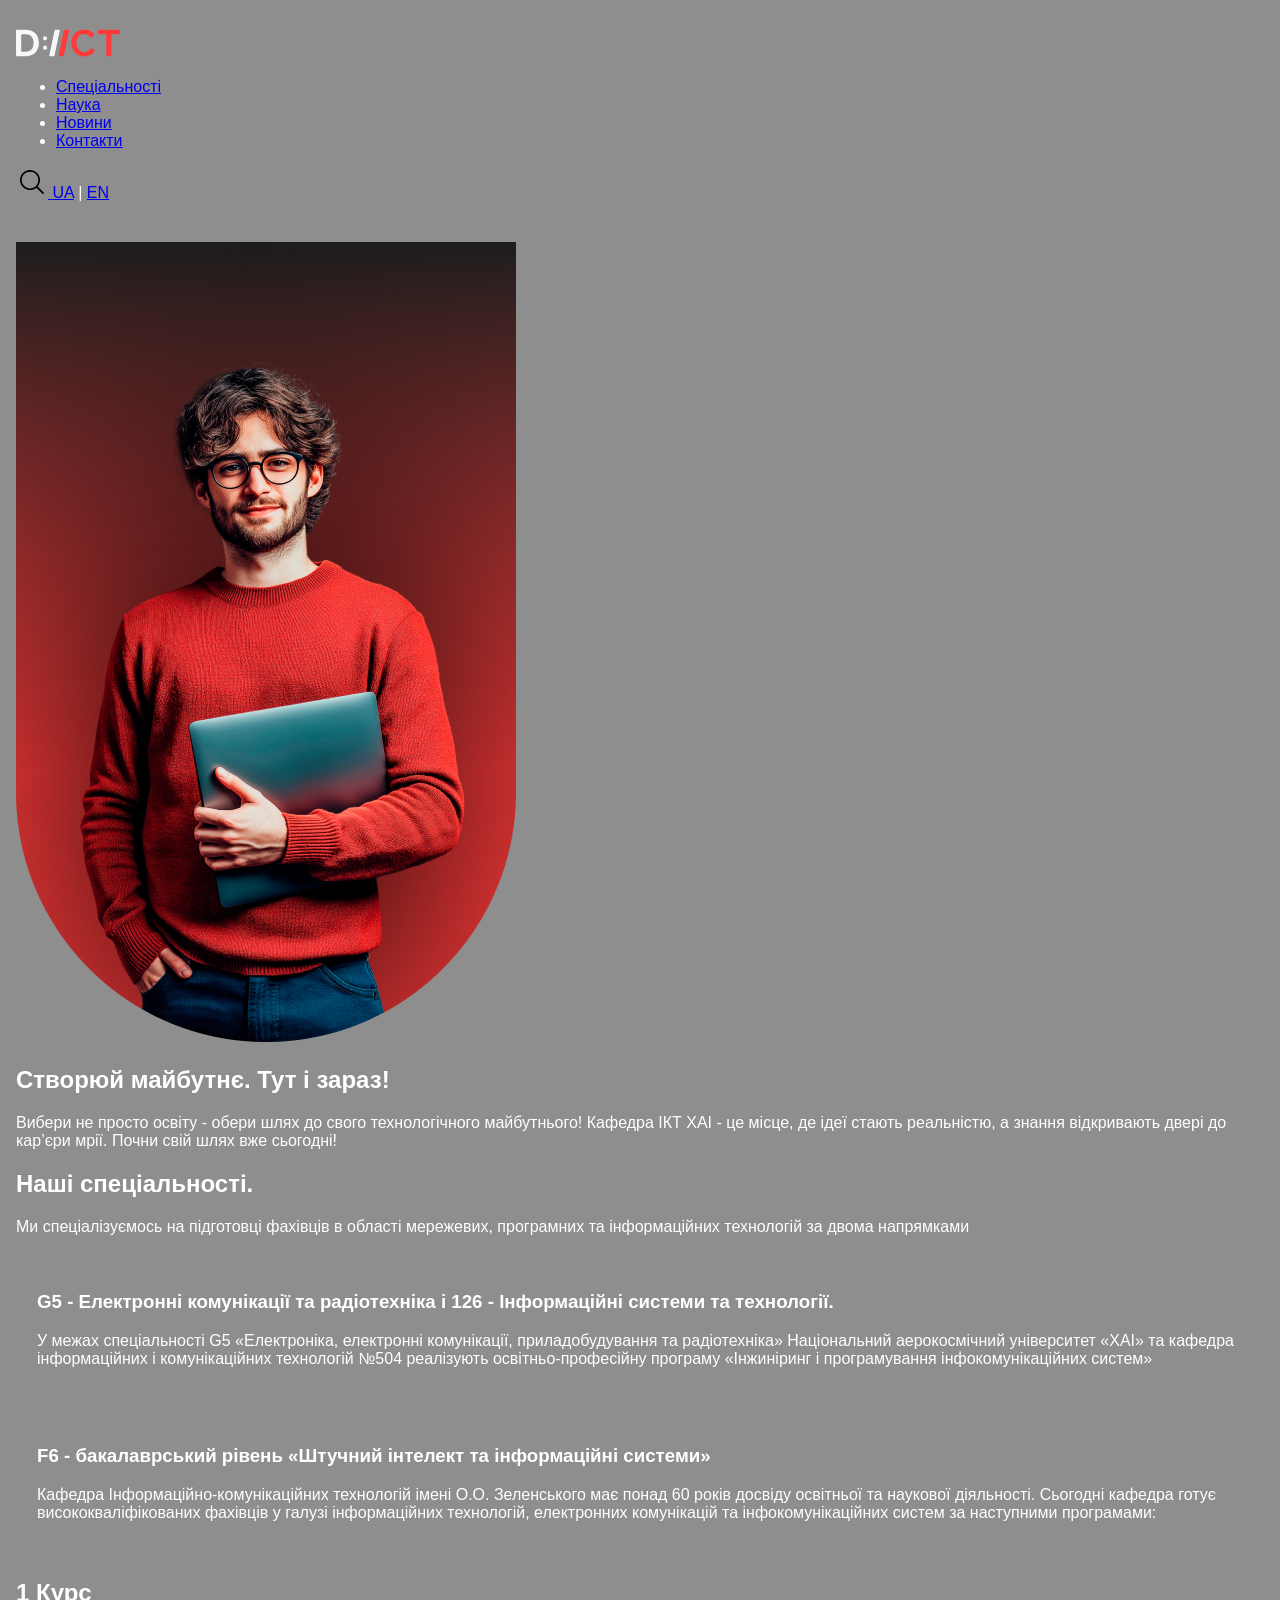
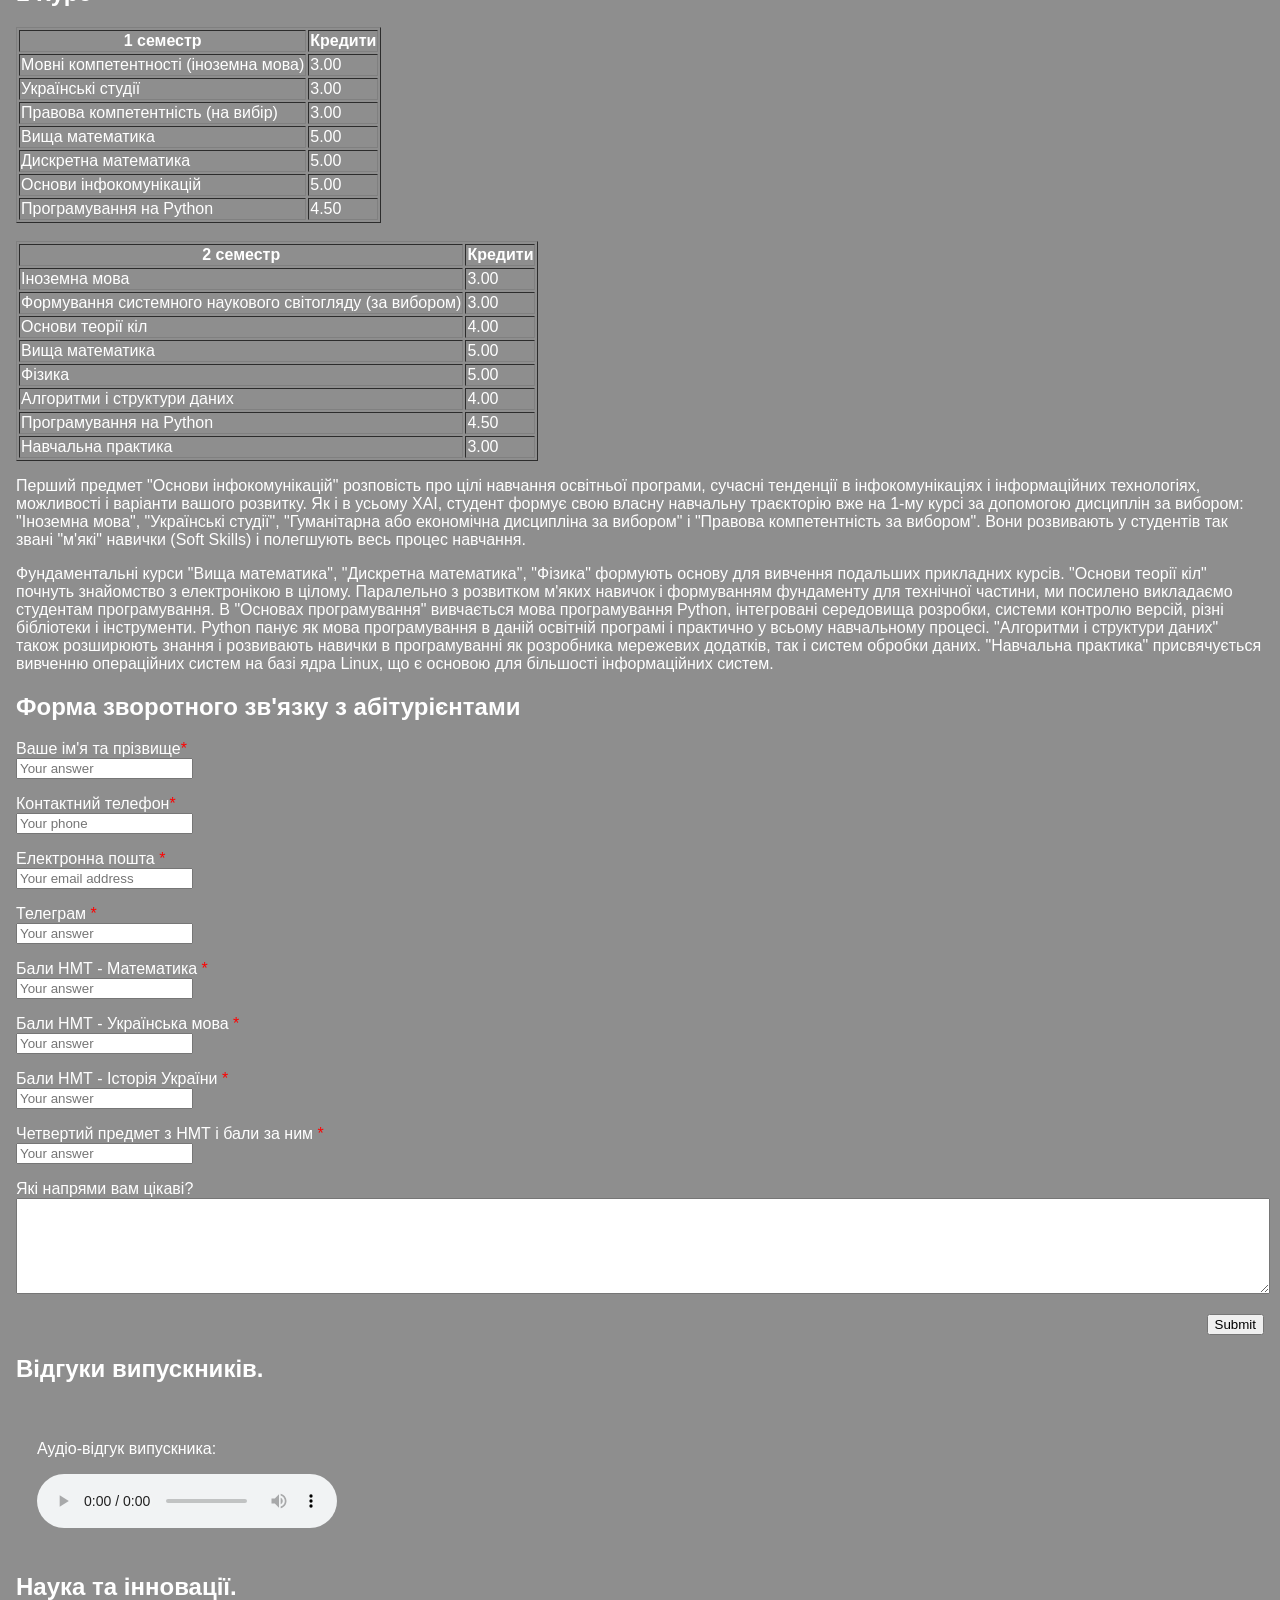
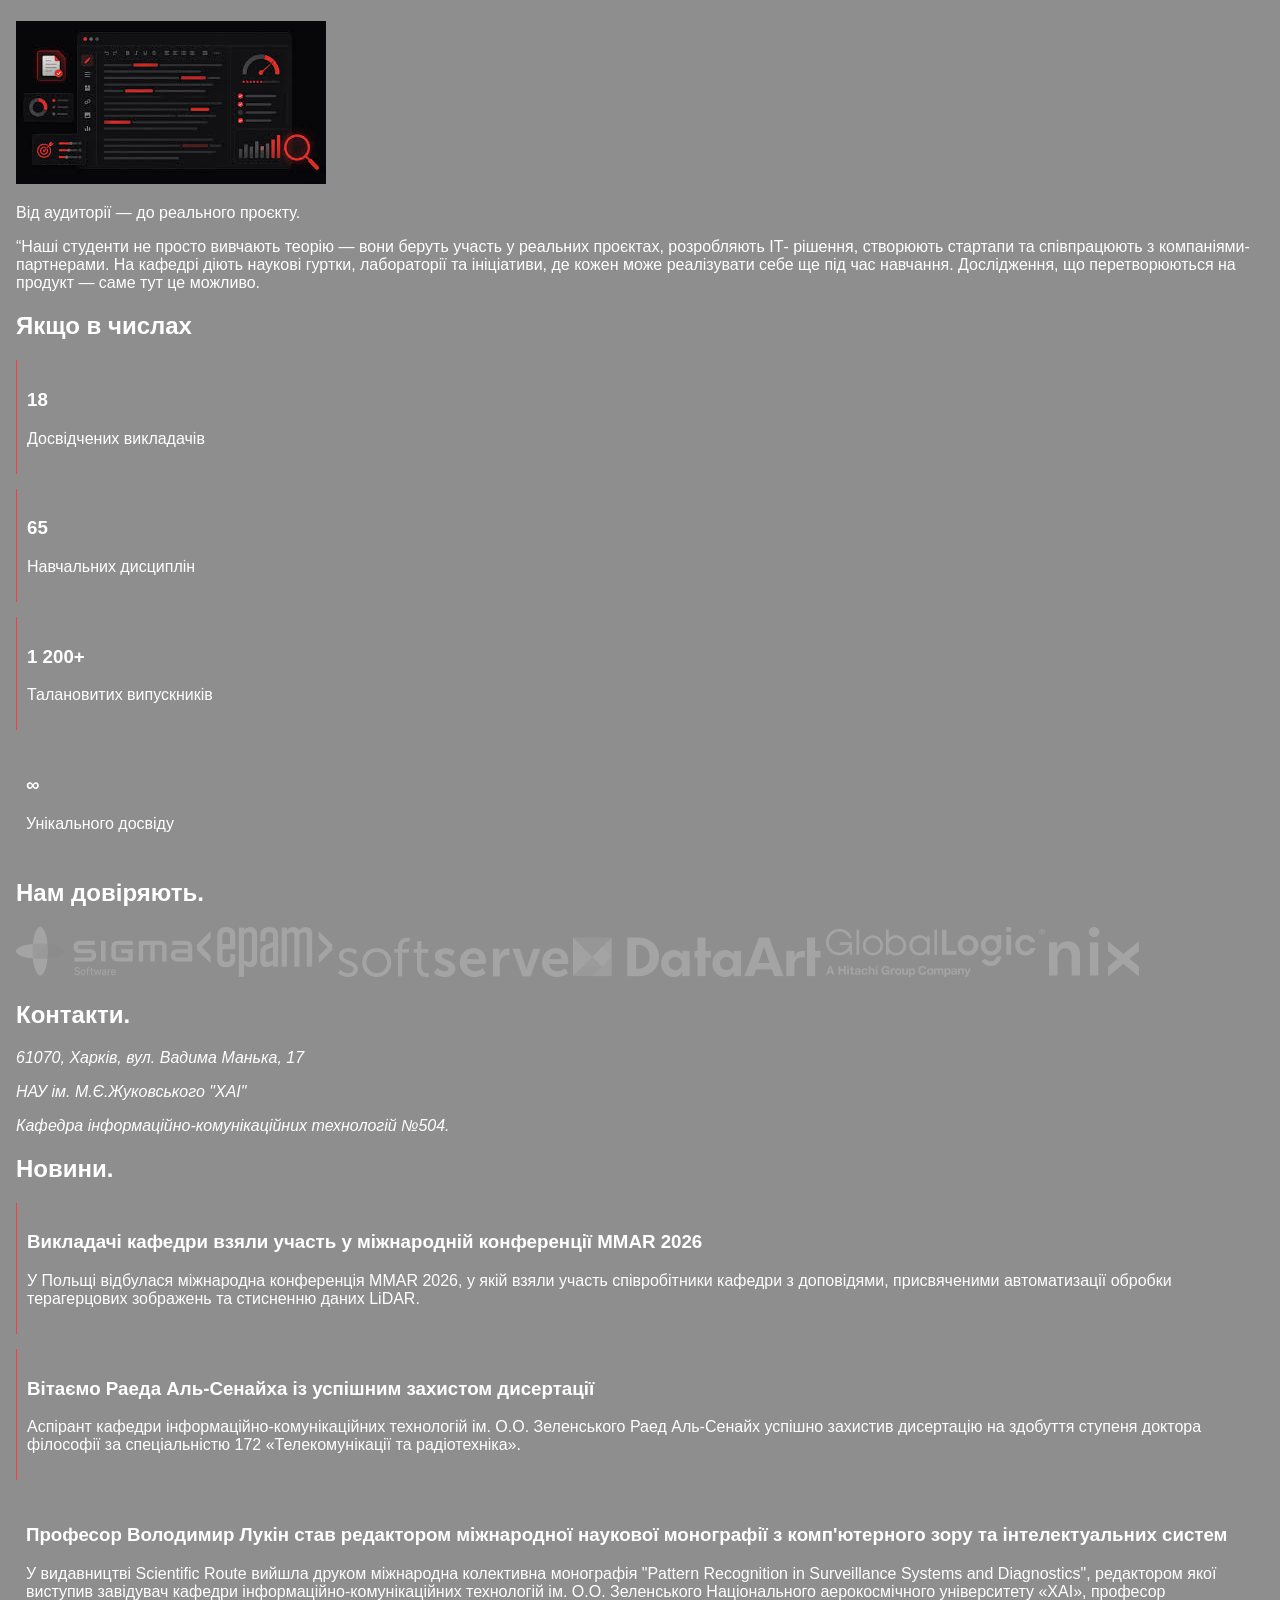
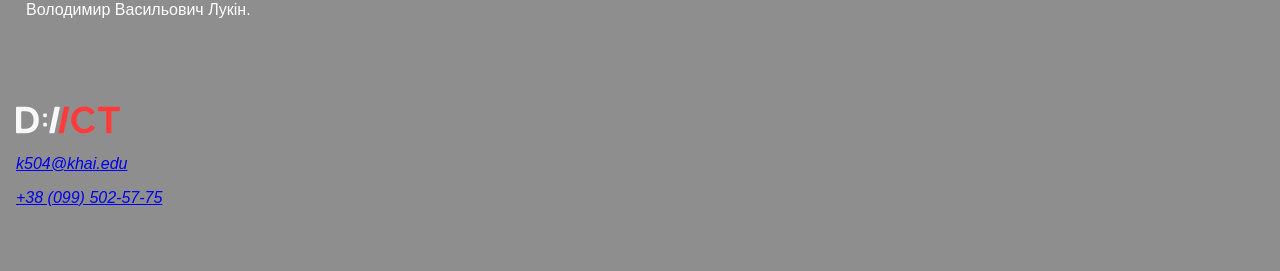
==== Project/index.html @ 95f37b29 "prac5" ====
<!doctype html>
<html lang="uk">
<head>
    <meta charset="UTF-8">
    <meta name="viewport"
          content="width=device-width, user-scalable=no, initial-scale=1.0, maximum-scale=1.0, minimum-scale=1.0">
    <meta http-equiv="X-UA-Compatible" content="ie=edge">
    <title>Homepage | Department of Information and Communication Technologies</title>
    <link rel="stylesheet" href="css/style.css">
</head>
<body>
<header>
    <a href="#">
        <img src="images/logo.svg" alt="Логотип кафедри">
    </a>
    <nav>
        <ul>
            <li><a href="#specialties">Спеціальності</a></li>
            <li><a href="#science">Наука</a></li>
            <li><a href="#news">Новини</a></li>
            <li><a href="#contact">Контакти</a></li>
        </ul>
    </nav>
    <a href="#">
        <img src="images/magnifier.svg" alt="Пошук" width="32">
    </a>
    <span>
        <a href="?lang=ua">UA</a> | <a href="?lang=en">EN</a>
    </span>
</header>
<main>
    <section id="Banner">
        <img src="images/Man.png" alt="Banner">
        <h1>Створюй майбутнє. Тут і зараз!</h1>
        <p>Вибери не просто освіту - обери шлях до свого технологічного майбутнього! Кафедра ІКТ ХАІ - це місце, де ідеї стають реальністю, а знання відкривають двері до кар’єри мрії. Почни свій шлях вже сьогодні!</p>
    </section>

    <section id="specialties">
        <h2>Наші спеціальності.</h2>
        <p>Ми спеціалізуємось на підготовці фахівців в області мережевих, програмних та інформаційних технологій за двома напрямками</p>
        <article>
            <div class="text_specialties">
                <h3>G5 - Електронні комунікації та радіотехніка і 126 - Інформаційні системи та технології.</h3>
                <p>У межах спеціальності G5 «Електроніка, електронні комунікації, приладобудування та радіотехніка» Національний аерокосмічний університет «ХАІ» та кафедра інформаційних і комунікаційних технологій №504 реалізують освітньо-професійну програму «Інжиніринг і програмування інфокомунікаційних систем»</p>
            </div>
        </article>
        <article>
            <div class="text_specialties">
                <h3>F6 - бакалаврський рівень  «Штучний інтелект та інформаційні системи»</h3>
                <p>Кафедра Інформаційно-комунікаційних технологій імені О.О. Зеленського має понад 60 років досвіду освітньої та наукової діяльності. Сьогодні кафедра готує висококваліфікованих фахівців у галузі інформаційних технологій, електронних комунікацій та інфокомунікаційних систем за наступними програмами:</p>
            </div>
        </article>
    </section>

    <section id="curriculum">
        <h2>1 Курс</h2>

        <table border="1">
            <thead>
            <tr>
                <th>1 семестр</th>
                <th>Кредити</th>
            </tr>
            </thead>
            <tbody>
            <tr>
                <td>Мовні компетентності (іноземна мова)</td>
                <td>3.00</td>
            </tr>
            <tr>
                <td>Українські студії</td>
                <td>3.00</td>
            </tr>
            <tr>
                <td>Правова компетентність (на вибір)</td>
                <td>3.00</td>
            </tr>
            <tr>
                <td>Вища математика</td>
                <td>5.00</td>
            </tr>
            <tr>
                <td>Дискретна математика</td>
                <td>5.00</td>
            </tr>
            <tr>
                <td>Основи інфокомунікацій</td>
                <td>5.00</td>
            </tr>
            <tr>
                <td>Програмування на Python</td>
                <td>4.50</td>
            </tr>
            </tbody>
        </table>

        <br>

        <table border="1">
            <thead>
            <tr>
                <th>2 семестр</th>
                <th>Кредити</th>
            </tr>
            </thead>
            <tbody>
            <tr>
                <td>Іноземна мова</td>
                <td>3.00</td>
            </tr>
            <tr>
                <td>Формування системного наукового світогляду (за вибором)</td>
                <td>3.00</td>
            </tr>
            <tr>
                <td>Основи теорії кіл</td>
                <td>4.00</td>
            </tr>
            <tr>
                <td>Вища математика</td>
                <td>5.00</td>
            </tr>
            <tr>
                <td>Фізика</td>
                <td>5.00</td>
            </tr>
            <tr>
                <td>Алгоритми і структури даних</td>
                <td>4.00</td>
            </tr>
            <tr>
                <td>Програмування на Python</td>
                <td>4.50</td>
            </tr>
            <tr>
                <td>Навчальна практика</td>
                <td>3.00</td>
            </tr>
            </tbody>
        </table>

        <article>
            <p>Перший предмет "Основи інфокомунікацій" розповість про цілі навчання освітньої програми, сучасні тенденції в інфокомунікаціях і інформаційних технологіях, можливості і варіанти вашого розвитку. Як і в усьому ХАІ, студент формує свою власну навчальну траєкторію вже на 1-му курсі за допомогою дисциплін за вибором: "Іноземна мова", "Українські студії", "Гуманітарна або економічна дисципліна за вибором" і "Правова компетентність за вибором". Вони розвивають у студентів так звані "м'які" навички (Soft Skills) і полегшують весь процес навчання.</p>
            <p>Фундаментальні курси "Вища математика", "Дискретна математика", "Фізика" формують основу для вивчення подальших прикладних курсів. "Основи теорії кіл" почнуть знайомство з електронікою в цілому. Паралельно з розвитком м'яких навичок і формуванням фундаменту для технічної частини, ми посилено викладаємо студентам програмування. В "Основах програмування" вивчається мова програмування Python, інтегровані середовища розробки, системи контролю версій, різні бібліотеки і інструменти. Python панує як мова програмування в даній освітній програмі і практично у всьому навчальному процесі. "Алгоритми і структури даних" також розширюють знання і розвивають навички в програмуванні як розробника мережевих додатків, так і систем обробки даних. "Навчальна практика" присвячується вивченню операційних систем на базі ядра Linux, що є основою для більшості інформаційних систем.</p>
        </article>
    </section>

    <section>
        <h2>Форма зворотного зв'язку з абітурієнтами</h2>
        <form action="#" method="post">
            <p>
                <label for="fullname">Ваше ім'я та прізвище<span style="color: red;">*</span><br></label>
                <input type="text" id="fullname" name="fullname" placeholder="Your answer" required>
            </p>
            <p>
                <label for="phone">Контактний телефон<span style="color: red;">*</span><br></label>
                <input type="tel" id="phone" name="phone" placeholder="Your phone" required>
            </p>
            <p>
                <label for="email">Електронна пошта <span style="color: red;">*</span></label><br>
                <input type="email" id="email" name="email" placeholder="Your email address" required>
            </p>

            <p>
                <label for="telegram">Телеграм <span style="color: red;">*</span></label><br>
                <input type="text" id="telegram" name="telegram" placeholder="Your answer" required>
            </p>

            <p>
                <label for="nmt-math">Бали НМТ - Математика <span style="color: red;">*</span></label><br>
                <input type="text" id="nmt-math" name="nmt_math" placeholder="Your answer" required>
            </p>

            <p>
                <label for="nmt-ua">Бали НМТ - Українська мова <span style="color: red;">*</span></label><br>
                <input type="text" id="nmt-ua" name="nmt_ua" placeholder="Your answer" required>
            </p>

            <p>
                <label for="nmt-history">Бали НМТ - Історія України <span style="color: red;">*</span></label><br>
                <input type="text" id="nmt-history" name="nmt_history" placeholder="Your answer" required>
            </p>

            <p>
                <label for="nmt-fourth">Четвертий предмет з НМТ і бали за ним <span style="color: red;">*</span></label><br>
                <input type="text" id="nmt-fourth" name="nmt_fourth" placeholder="Your answer" required>
            </p>

            <p>
                <label for="directions">Які напрями вам цікаві?</label><br>
                <textarea id="directions" name="directions" rows="6" style="width: 100%;"></textarea>
            </p>

            <p style="text-align: right;">
                <button type="submit">Submit</button>
            </p>
        </form>
    </section>

    <section id="reviews">
        <h2>Відгуки випускників.</h2>
        <article>
            <div class="text_reviews">
                <p>Аудіо-відгук випускника:</p>
                <audio controls>
                    <source src="audio/mpeg.m4a" type="audio/mpeg">
                    Ваш браузер не підтримує аудіоелемент.
                </audio>
            </div>
        </article>
    </section>

    <section id="science">
        <h2>Наука та інновації.</h2>
        <img src="images/images.png" alt="Science">
        <article>
            <div class="text_science">
                <p>Від аудиторії — до реального проєкту.</p>
                <p>“Наші студенти не просто вивчають теорію — вони беруть участь у реальних проєктах, розробляють ІТ- рішення, створюють стартапи та співпрацюють з компаніями- партнерами. На кафедрі діють наукові гуртки, лабораторії та ініціативи, де кожен може реалізувати себе ще під час навчання. Дослідження, що перетворюються на продукт — саме тут це можливо.</p>
            </div>
        </article>
    </section>

    <section id="numbers">
        <h2>Якщо в числах</h2>
        <article>
            <div class="text_numbers">
                <h3>18</h3>
                <p>Досвідчених викладачів</p>
            </div>
        </article>
        <article>
            <div class="text_numbers">
                <h3>65</h3>
                <p>Навчальних дисциплін</p>
            </div>
        </article>
        <article>
            <div class="text_numbers">
                <h3>1 200+</h3>
                <p>Талановитих випускників</p>
            </div>
        </article>
        <article>
            <div class="text_numbers">
                <h3>∞</h3>
                <p>Унікального досвіду</p>
            </div>
        </article>
    </section>

    <section>
        <h2>Нам довіряють.</h2>
        <img src="images/logohai1.png" alt="Logo" title="Logo Sigma">
        <img src="images/logohai2.png" alt="Logo" title="Logo Epam">
        <img src="images/logohai3.png" alt="Logo" title="Logo Softserve">
        <img src="images/logohai4.png" alt="Logo" title="Logo DataArt">
        <img src="images/logohai5.png" alt="Logo" title="Logo GlobalLogic">
        <img src="images/logohai6.png" alt="Logo" title="Logo Nix">
    </section>

    <section id="contact">
        <h2>Контакти.</h2>
        <address>
            <div class="text_contact">
                <p>61070, Харків, вул. Вадима Манька, 17</p>
                <p>НАУ ім. М.Є.Жуковського "ХАІ"</p>
                <p>Кафедра інформаційно-комунікаційних технологій №504.</p>
            </div>
        </address>
    </section>

    <section id="news">
        <h2>Новини.</h2>
        <article>
            <div class="text_news">
                <h3>Викладачі кафедри взяли участь у міжнародній конференції MMAR 2026</h3>
                <p>У Польщі відбулася міжнародна конференція MMAR 2026, у якій взяли участь співробітники кафедри з доповідями, присвяченими автоматизації обробки терагерцових зображень та стисненню даних LiDAR.</p>
            </div>
        </article>

        <article>
            <div class="text_news">
                <h3>Вітаємо Раеда Аль-Сенайха із успішним захистом дисертації</h3>
                <p>Аспірант кафедри інформаційно-комунікаційних технологій ім. О.О. Зеленського Раед Аль-Сенайх успішно захистив дисертацію на здобуття ступеня доктора філософії за спеціальністю 172 «Телекомунікації та радіотехніка».</p>
            </div>
        </article>

        <article>
            <div class="text_news">
                <h3>Професор Володимир Лукін став редактором міжнародної наукової монографії з комп'ютерного зору та інтелектуальних систем</h3>
                <p>У видавництві Scientific Route вийшла друком міжнародна колективна монографія "Pattern Recognition in Surveillance Systems and Diagnostics", редактором якої виступив завідувач кафедри інформаційно-комунікаційних технологій ім. О.О. Зеленського Національного аерокосмічного університету «ХАІ», професор Володимир Васильович Лукін.</p>
            </div>
        </article>
    </section>
</main>
<footer>
    <address>
        <a href="#">
            <img src="images/logo.svg" alt="Логотип кафедри">
        </a>
        <p><a href="mailto:k504@khai.edu">k504@khai.edu</a></p>
        <p><a href="tel:+380995025775">+38 (099) 502-57-75</a></p>
    </address>
</footer>
</body>
</html>
---- Project/css/style.css ----
body {
    font-family: Arial, sans-serif;
    background-color: #8E8E8E;
    color: #FFF;
    max-width: 80em;
    margin-right: auto;
    margin-left: auto;
    padding: 0 16px;
}

header {
    padding: 20px 0;
}

footer {
    padding: 40px 0;
}

section {
    margin-top: 20px;
    margin-bottom: 20px;
}

.text_specialties,
.text_reviews {
    border: 1px solid #8E8E8E;
    padding: 20px;
    border-radius: 20px;
}


.text_numbers {
    padding: 10px;
}

#numbers article:not(:last-child) {
    margin-bottom: 15px;
}

#numbers article:not(:last-child) .text_numbers {
    border-left: 1px solid #FF3A3A;
}


.text_news {
    padding: 10px;
}

#news article:not(:last-child) {
    margin-bottom: 15px;
}

#news article:not(:last-child) .text_news {
    border-left: 1px solid #FF3A3A;
}
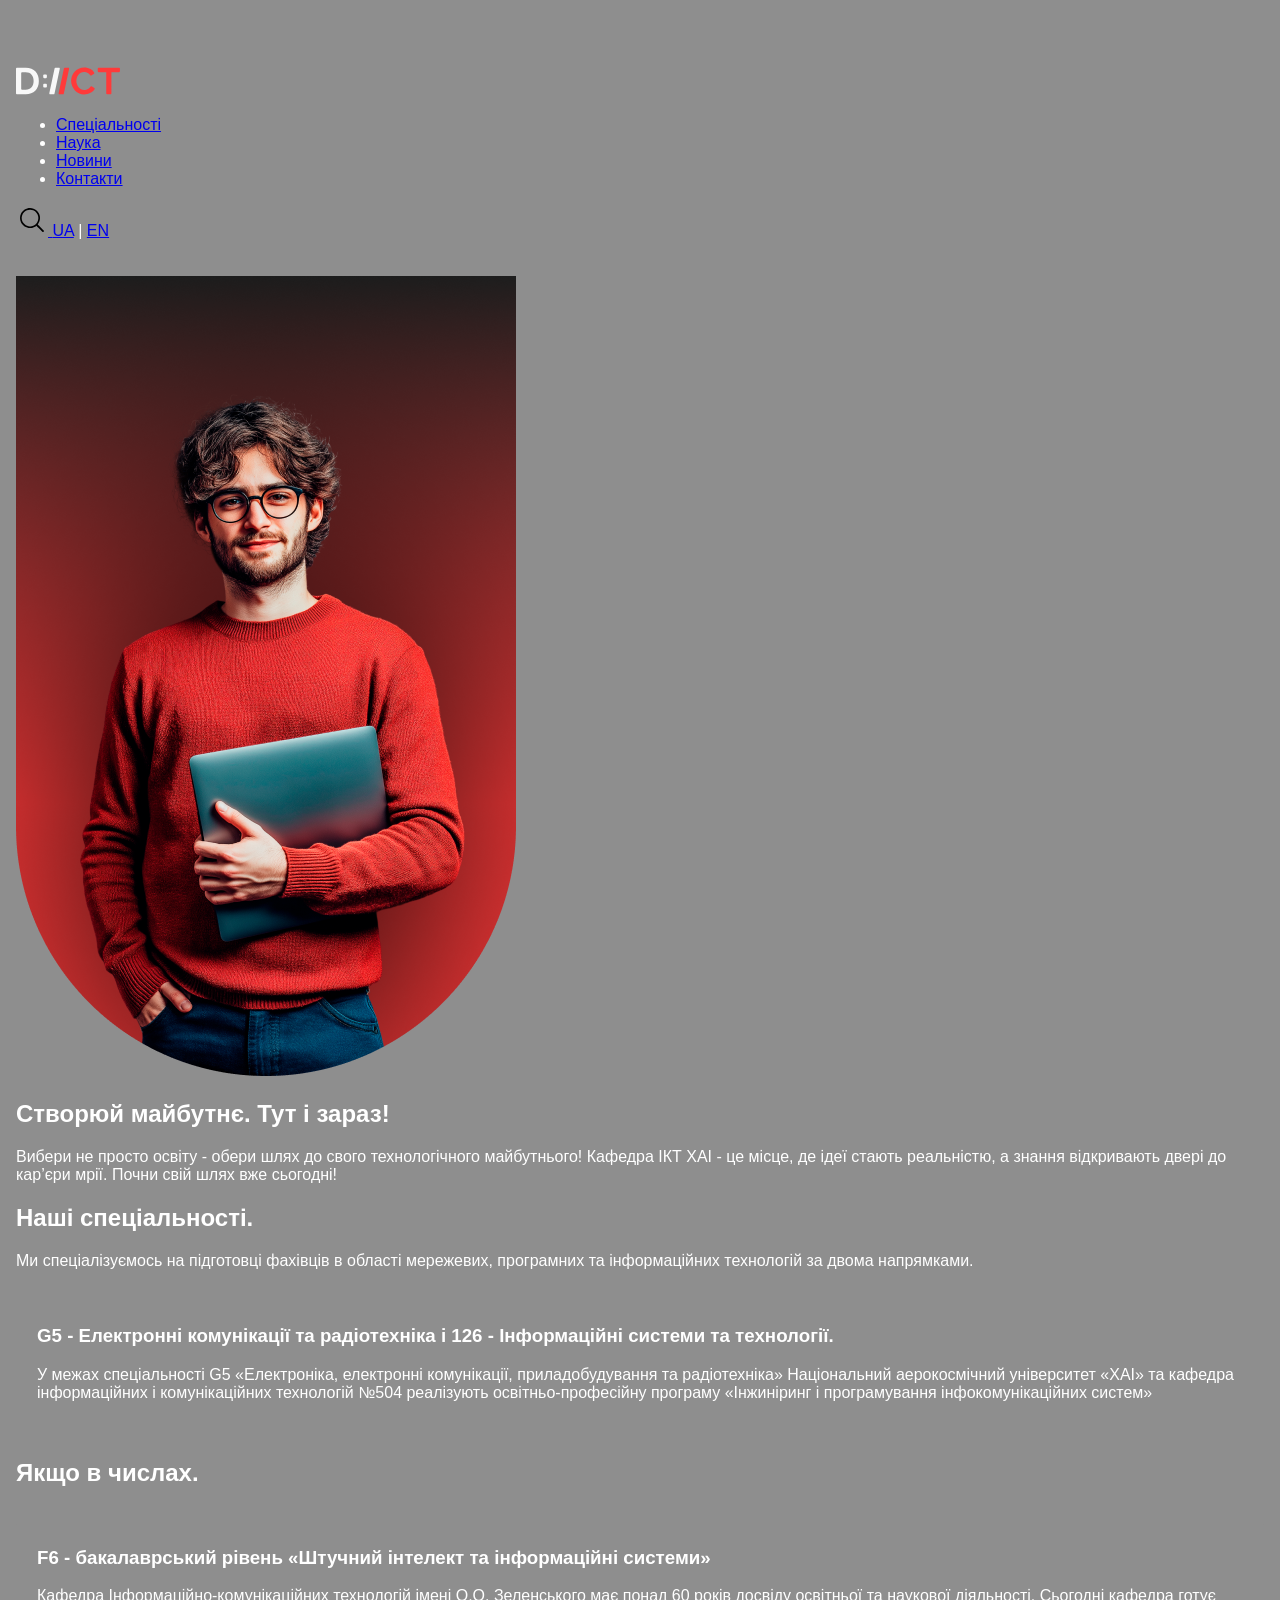
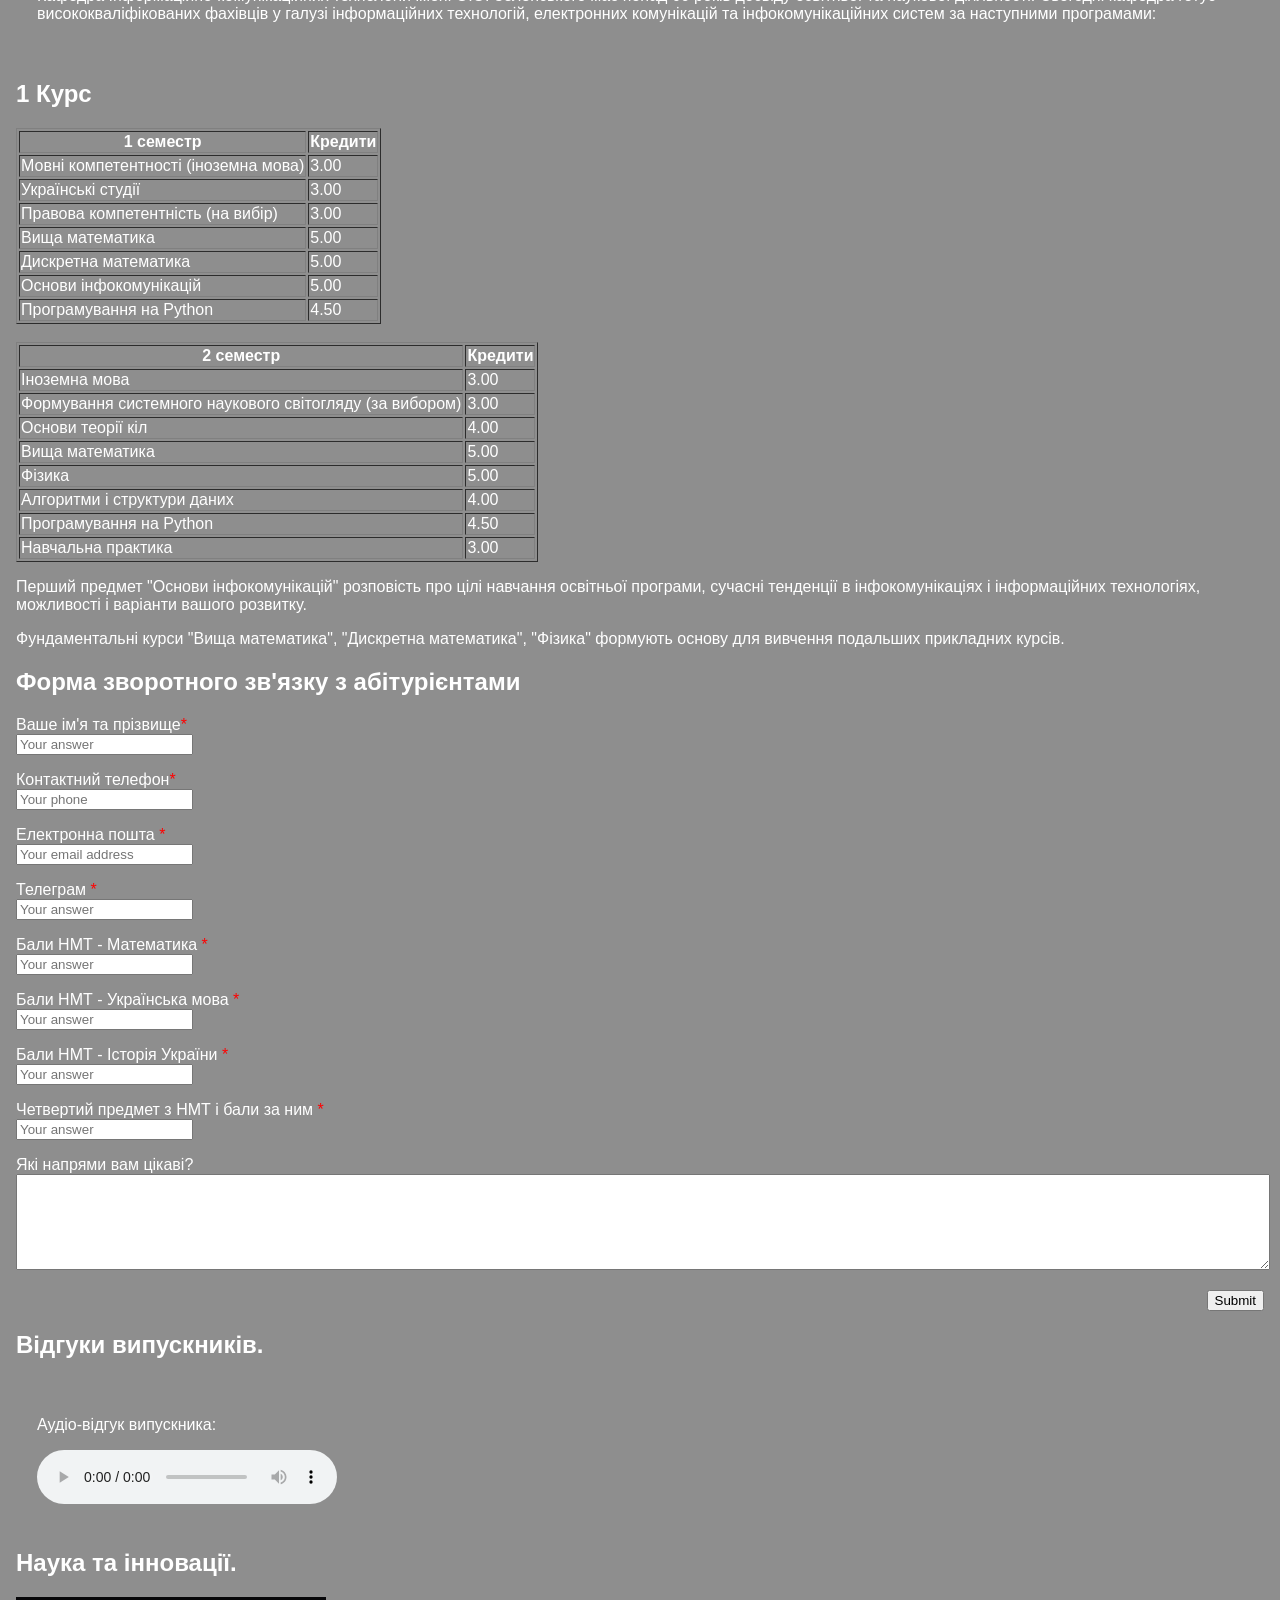
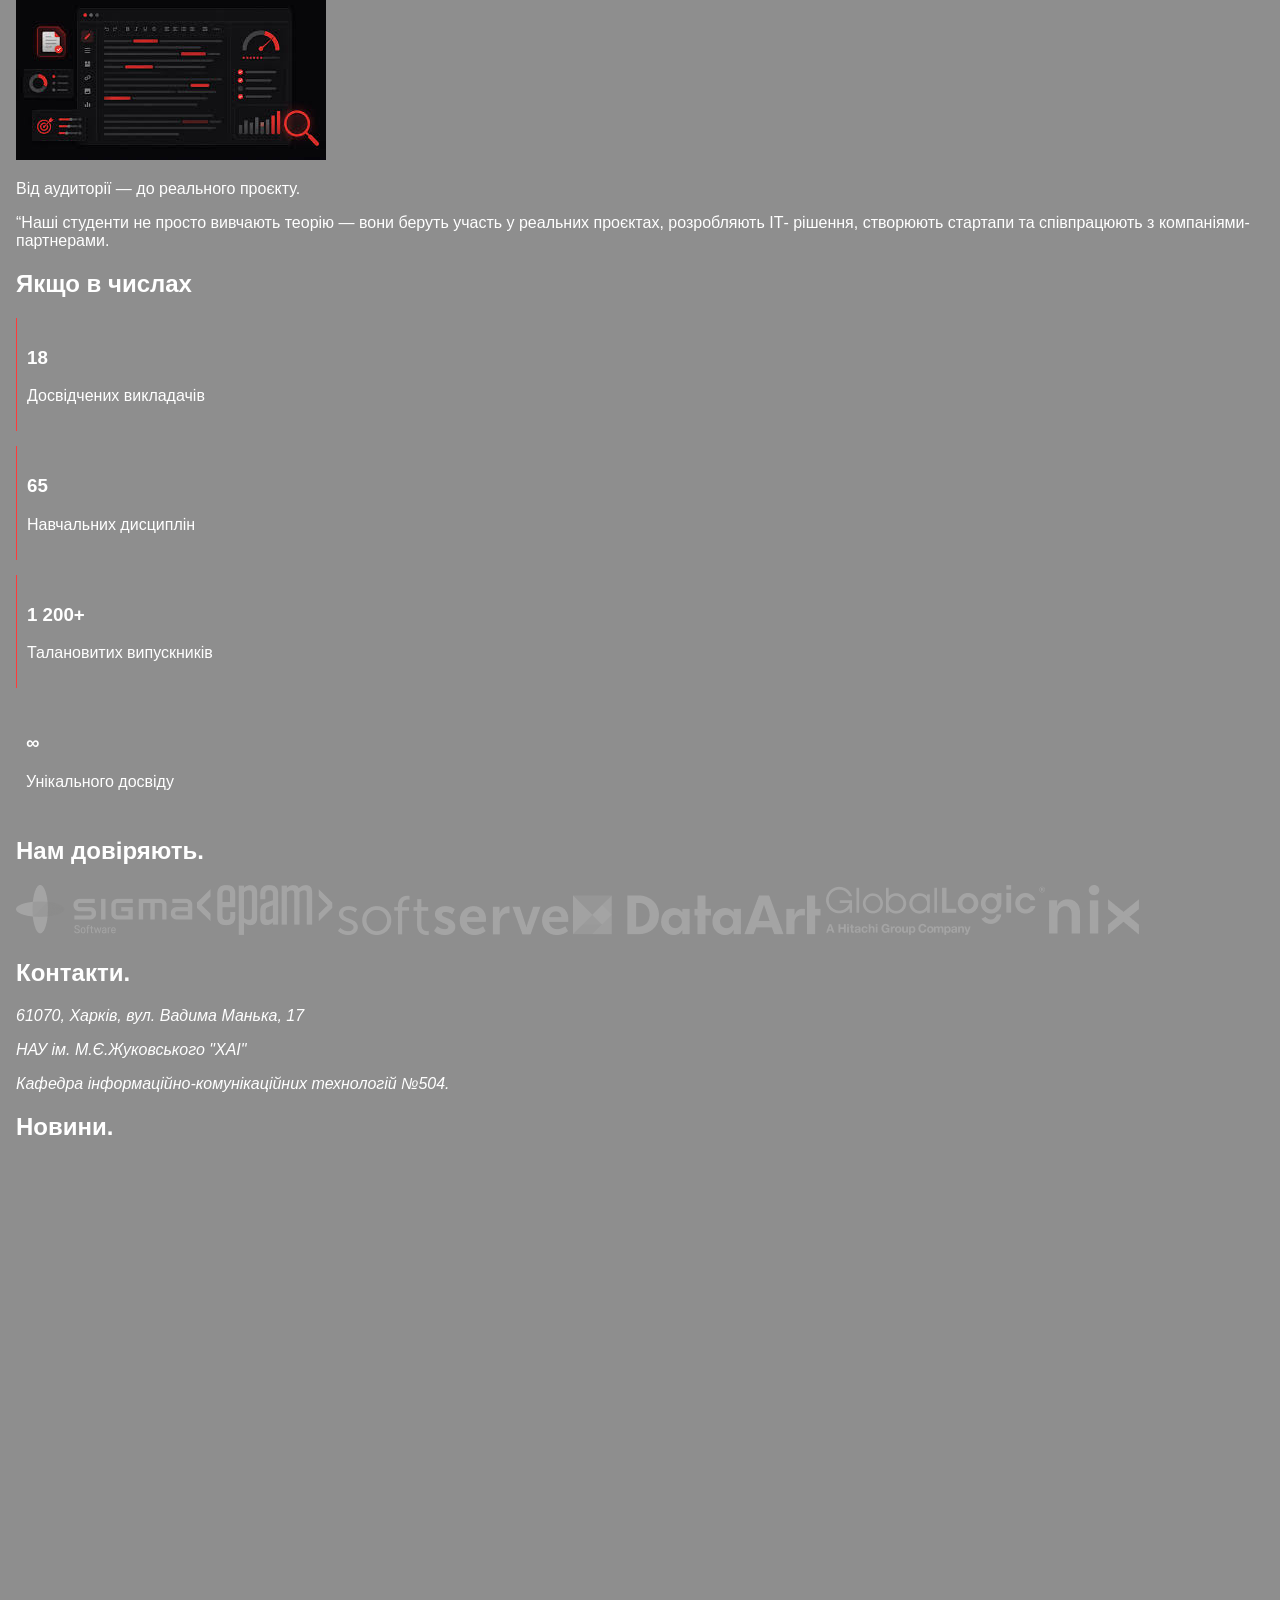
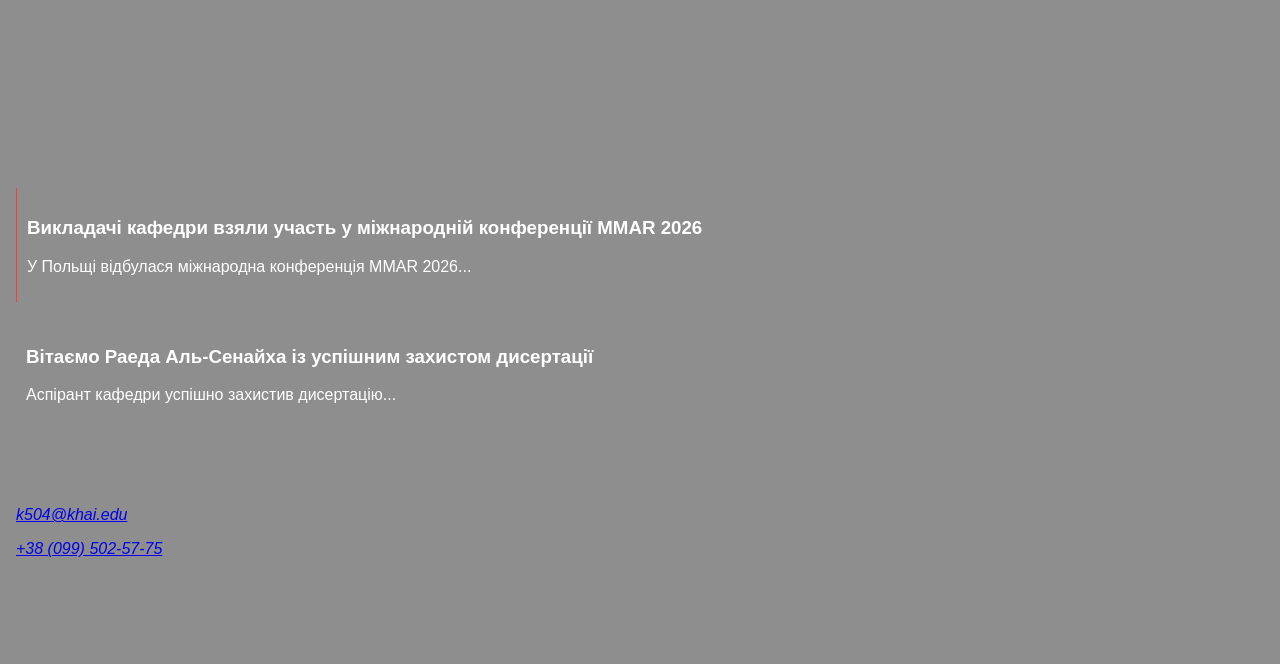
==== commit 9f2c203f: "prac6" ====
--- a/Project/index.html
+++ b/Project/index.html
@@ -6,9 +6,10 @@
           content="width=device-width, user-scalable=no, initial-scale=1.0, maximum-scale=1.0, minimum-scale=1.0">
     <meta http-equiv="X-UA-Compatible" content="ie=edge">
     <title>Homepage | Department of Information and Communication Technologies</title>
-    <link rel="stylesheet" href="css/style.css">
+    <link rel="stylesheet" href="css/main.css">
 </head>
 <body>
+
 <header>
     <a href="#">
         <img src="images/logo.svg" alt="Логотип кафедри">
@@ -28,6 +29,7 @@
         <a href="?lang=ua">UA</a> | <a href="?lang=en">EN</a>
     </span>
 </header>
+
 <main>
     <section id="Banner">
         <img src="images/Man.png" alt="Banner">
@@ -37,7 +39,7 @@
 
     <section id="specialties">
         <h2>Наші спеціальності.</h2>
-        <p>Ми спеціалізуємось на підготовці фахівців в області мережевих, програмних та інформаційних технологій за двома напрямками</p>
+        <p>Ми спеціалізуємось на підготовці фахівців в області мережевих, програмних та інформаційних технологій за двома напрямками.</p>
         <article>
             <div class="text_specialties">
                 <h3>G5 - Електронні комунікації та радіотехніка і 126 - Інформаційні системи та технології.</h3>
@@ -45,8 +47,9 @@
             </div>
         </article>
         <article>
+            <h2>Якщо в числах.</h2>
             <div class="text_specialties">
-                <h3>F6 - бакалаврський рівень  «Штучний інтелект та інформаційні системи»</h3>
+                <h3>F6 - бакалаврський рівень «Штучний інтелект та інформаційні системи»</h3>
                 <p>Кафедра Інформаційно-комунікаційних технологій імені О.О. Зеленського має понад 60 років досвіду освітньої та наукової діяльності. Сьогодні кафедра готує висококваліфікованих фахівців у галузі інформаційних технологій, електронних комунікацій та інфокомунікаційних систем за наступними програмами:</p>
             </div>
         </article>
@@ -140,8 +143,8 @@
         </table>
 
         <article>
-            <p>Перший предмет "Основи інфокомунікацій" розповість про цілі навчання освітньої програми, сучасні тенденції в інфокомунікаціях і інформаційних технологіях, можливості і варіанти вашого розвитку. Як і в усьому ХАІ, студент формує свою власну навчальну траєкторію вже на 1-му курсі за допомогою дисциплін за вибором: "Іноземна мова", "Українські студії", "Гуманітарна або економічна дисципліна за вибором" і "Правова компетентність за вибором". Вони розвивають у студентів так звані "м'які" навички (Soft Skills) і полегшують весь процес навчання.</p>
-            <p>Фундаментальні курси "Вища математика", "Дискретна математика", "Фізика" формують основу для вивчення подальших прикладних курсів. "Основи теорії кіл" почнуть знайомство з електронікою в цілому. Паралельно з розвитком м'яких навичок і формуванням фундаменту для технічної частини, ми посилено викладаємо студентам програмування. В "Основах програмування" вивчається мова програмування Python, інтегровані середовища розробки, системи контролю версій, різні бібліотеки і інструменти. Python панує як мова програмування в даній освітній програмі і практично у всьому навчальному процесі. "Алгоритми і структури даних" також розширюють знання і розвивають навички в програмуванні як розробника мережевих додатків, так і систем обробки даних. "Навчальна практика" присвячується вивченню операційних систем на базі ядра Linux, що є основою для більшості інформаційних систем.</p>
+            <p>Перший предмет "Основи інфокомунікацій" розповість про цілі навчання освітньої програми, сучасні тенденції в інфокомунікаціях і інформаційних технологіях, можливості і варіанти вашого розвитку.</p>
+            <p>Фундаментальні курси "Вища математика", "Дискретна математика", "Фізика" формують основу для вивчення подальших прикладних курсів.</p>
         </article>
     </section>
 
@@ -160,37 +163,30 @@
                 <label for="email">Електронна пошта <span style="color: red;">*</span></label><br>
                 <input type="email" id="email" name="email" placeholder="Your email address" required>
             </p>
-
             <p>
                 <label for="telegram">Телеграм <span style="color: red;">*</span></label><br>
                 <input type="text" id="telegram" name="telegram" placeholder="Your answer" required>
             </p>
-
             <p>
                 <label for="nmt-math">Бали НМТ - Математика <span style="color: red;">*</span></label><br>
                 <input type="text" id="nmt-math" name="nmt_math" placeholder="Your answer" required>
             </p>
-
             <p>
                 <label for="nmt-ua">Бали НМТ - Українська мова <span style="color: red;">*</span></label><br>
                 <input type="text" id="nmt-ua" name="nmt_ua" placeholder="Your answer" required>
             </p>
-
             <p>
                 <label for="nmt-history">Бали НМТ - Історія України <span style="color: red;">*</span></label><br>
                 <input type="text" id="nmt-history" name="nmt_history" placeholder="Your answer" required>
             </p>
-
             <p>
                 <label for="nmt-fourth">Четвертий предмет з НМТ і бали за ним <span style="color: red;">*</span></label><br>
                 <input type="text" id="nmt-fourth" name="nmt_fourth" placeholder="Your answer" required>
             </p>
-
             <p>
                 <label for="directions">Які напрями вам цікаві?</label><br>
                 <textarea id="directions" name="directions" rows="6" style="width: 100%;"></textarea>
             </p>
-
             <p style="text-align: right;">
                 <button type="submit">Submit</button>
             </p>
@@ -216,7 +212,7 @@
         <article>
             <div class="text_science">
                 <p>Від аудиторії — до реального проєкту.</p>
-                <p>“Наші студенти не просто вивчають теорію — вони беруть участь у реальних проєктах, розробляють ІТ- рішення, створюють стартапи та співпрацюють з компаніями- партнерами. На кафедрі діють наукові гуртки, лабораторії та ініціативи, де кожен може реалізувати себе ще під час навчання. Дослідження, що перетворюються на продукт — саме тут це можливо.</p>
+                <p>“Наші студенти не просто вивчають теорію — вони беруть участь у реальних проєктах, розробляють ІТ- рішення, створюють стартапи та співпрацюють з компаніями- партнерами.</p>
             </div>
         </article>
     </section>
@@ -272,33 +268,27 @@
 
     <section id="news">
         <h2>Новини.</h2>
+        <video autoplay loop muted width="100%">
+            <source src="video/news-preview.mp4" type="video/mp4">
+            Ваш браузер не підтримує відеоелемент.
+        </video>
         <article>
             <div class="text_news">
                 <h3>Викладачі кафедри взяли участь у міжнародній конференції MMAR 2026</h3>
-                <p>У Польщі відбулася міжнародна конференція MMAR 2026, у якій взяли участь співробітники кафедри з доповідями, присвяченими автоматизації обробки терагерцових зображень та стисненню даних LiDAR.</p>
-            </div>
-        </article>
-
+                <p>У Польщі відбулася міжнародна конференція MMAR 2026...</p>
+            </div>
+        </article>
         <article>
             <div class="text_news">
                 <h3>Вітаємо Раеда Аль-Сенайха із успішним захистом дисертації</h3>
-                <p>Аспірант кафедри інформаційно-комунікаційних технологій ім. О.О. Зеленського Раед Аль-Сенайх успішно захистив дисертацію на здобуття ступеня доктора філософії за спеціальністю 172 «Телекомунікації та радіотехніка».</p>
-            </div>
-        </article>
-
-        <article>
-            <div class="text_news">
-                <h3>Професор Володимир Лукін став редактором міжнародної наукової монографії з комп'ютерного зору та інтелектуальних систем</h3>
-                <p>У видавництві Scientific Route вийшла друком міжнародна колективна монографія "Pattern Recognition in Surveillance Systems and Diagnostics", редактором якої виступив завідувач кафедри інформаційно-комунікаційних технологій ім. О.О. Зеленського Національного аерокосмічного університету «ХАІ», професор Володимир Васильович Лукін.</p>
+                <p>Аспірант кафедри успішно захистив дисертацію...</p>
             </div>
         </article>
     </section>
 </main>
+
 <footer>
     <address>
-        <a href="#">
-            <img src="images/logo.svg" alt="Логотип кафедри">
-        </a>
         <p><a href="mailto:k504@khai.edu">k504@khai.edu</a></p>
         <p><a href="tel:+380995025775">+38 (099) 502-57-75</a></p>
     </address>
--- a/Project/css/main.css
+++ b/Project/css/main.css
@@ -0,0 +1,57 @@
+body {
+  font-family: Arial, sans-serif;
+  background-color: #8E8E8E;
+  color: #FFF;
+  max-width: 80em;
+  margin: 50px auto;
+  padding: 0 16px;
+}
+
+section {
+  margin-top: 20px;
+  margin-bottom: 20px;
+}
+
+header {
+  padding: 16px 0;
+}
+
+footer {
+  padding: 40px 0;
+}
+
+.text_reviews {
+  border: 1px solid #8E8E8E;
+  padding: 20px;
+  border-radius: 20px;
+}
+
+.text_specialties {
+  border: 1px solid #8E8E8E;
+  padding: 20px;
+  border-radius: 20px;
+}
+
+#numbers article:not(:last-child) {
+  margin-bottom: 15px;
+}
+#numbers article:not(:last-child) .text_numbers {
+  border-left: 1px solid #FF3A3A;
+}
+
+.text_numbers {
+  padding: 10px;
+}
+
+#news article:not(:last-child) {
+  margin-bottom: 15px;
+}
+#news article:not(:last-child) .text_news {
+  border-left: 1px solid #FF3A3A;
+}
+
+.text_news {
+  padding: 10px;
+}
+
+/*# sourceMappingURL=style.css.map */
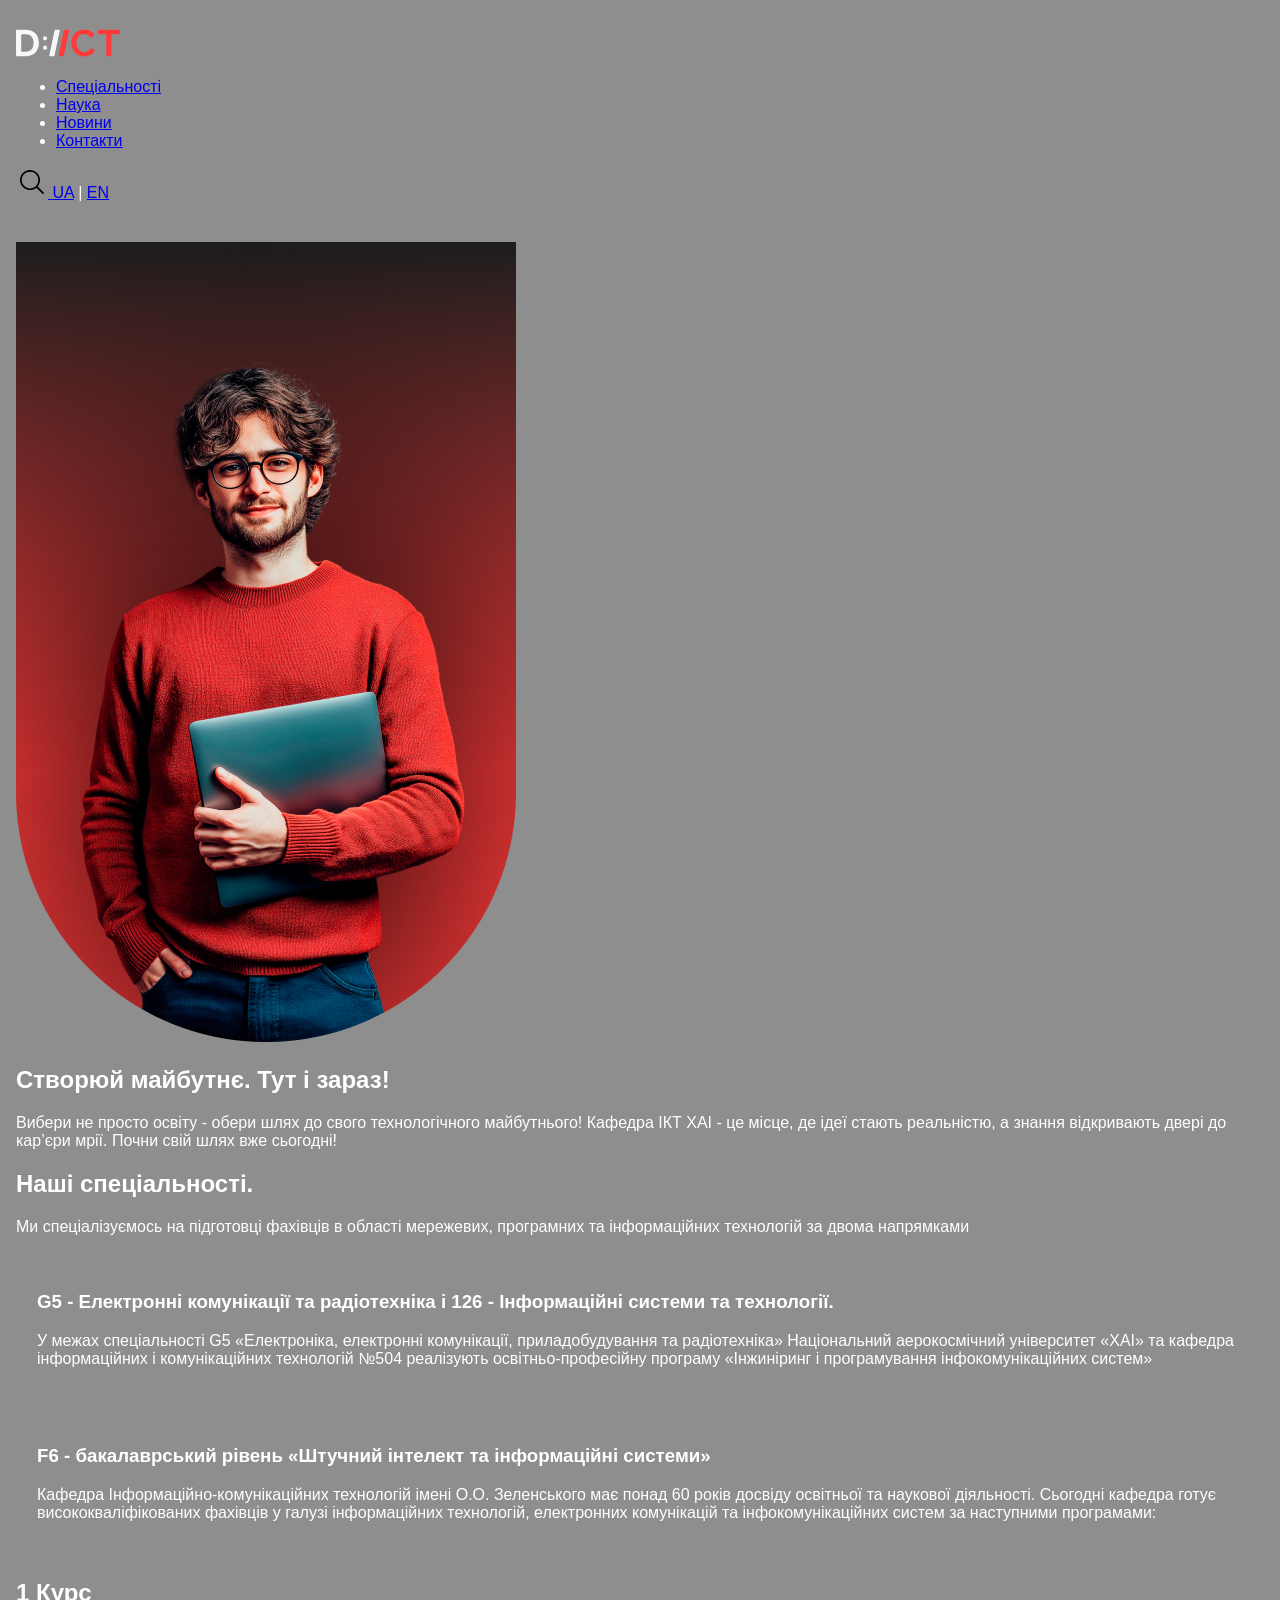
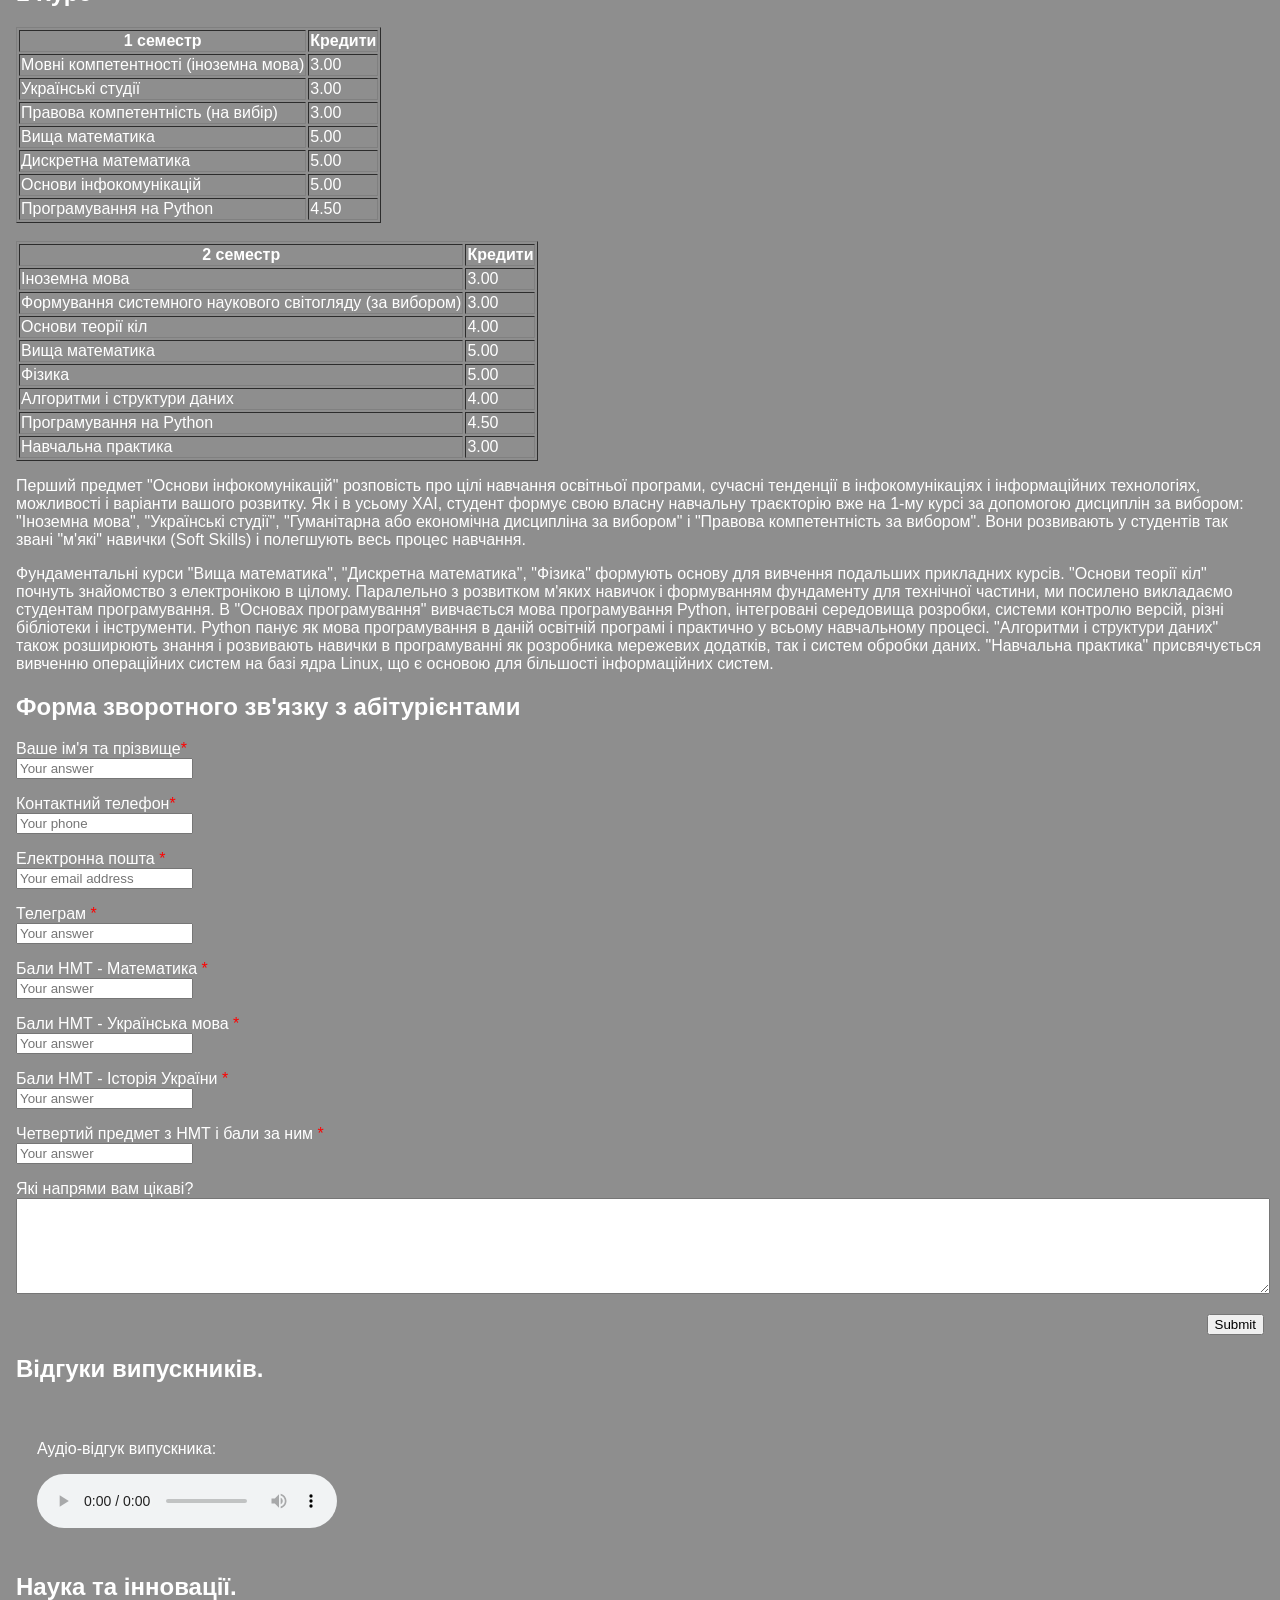
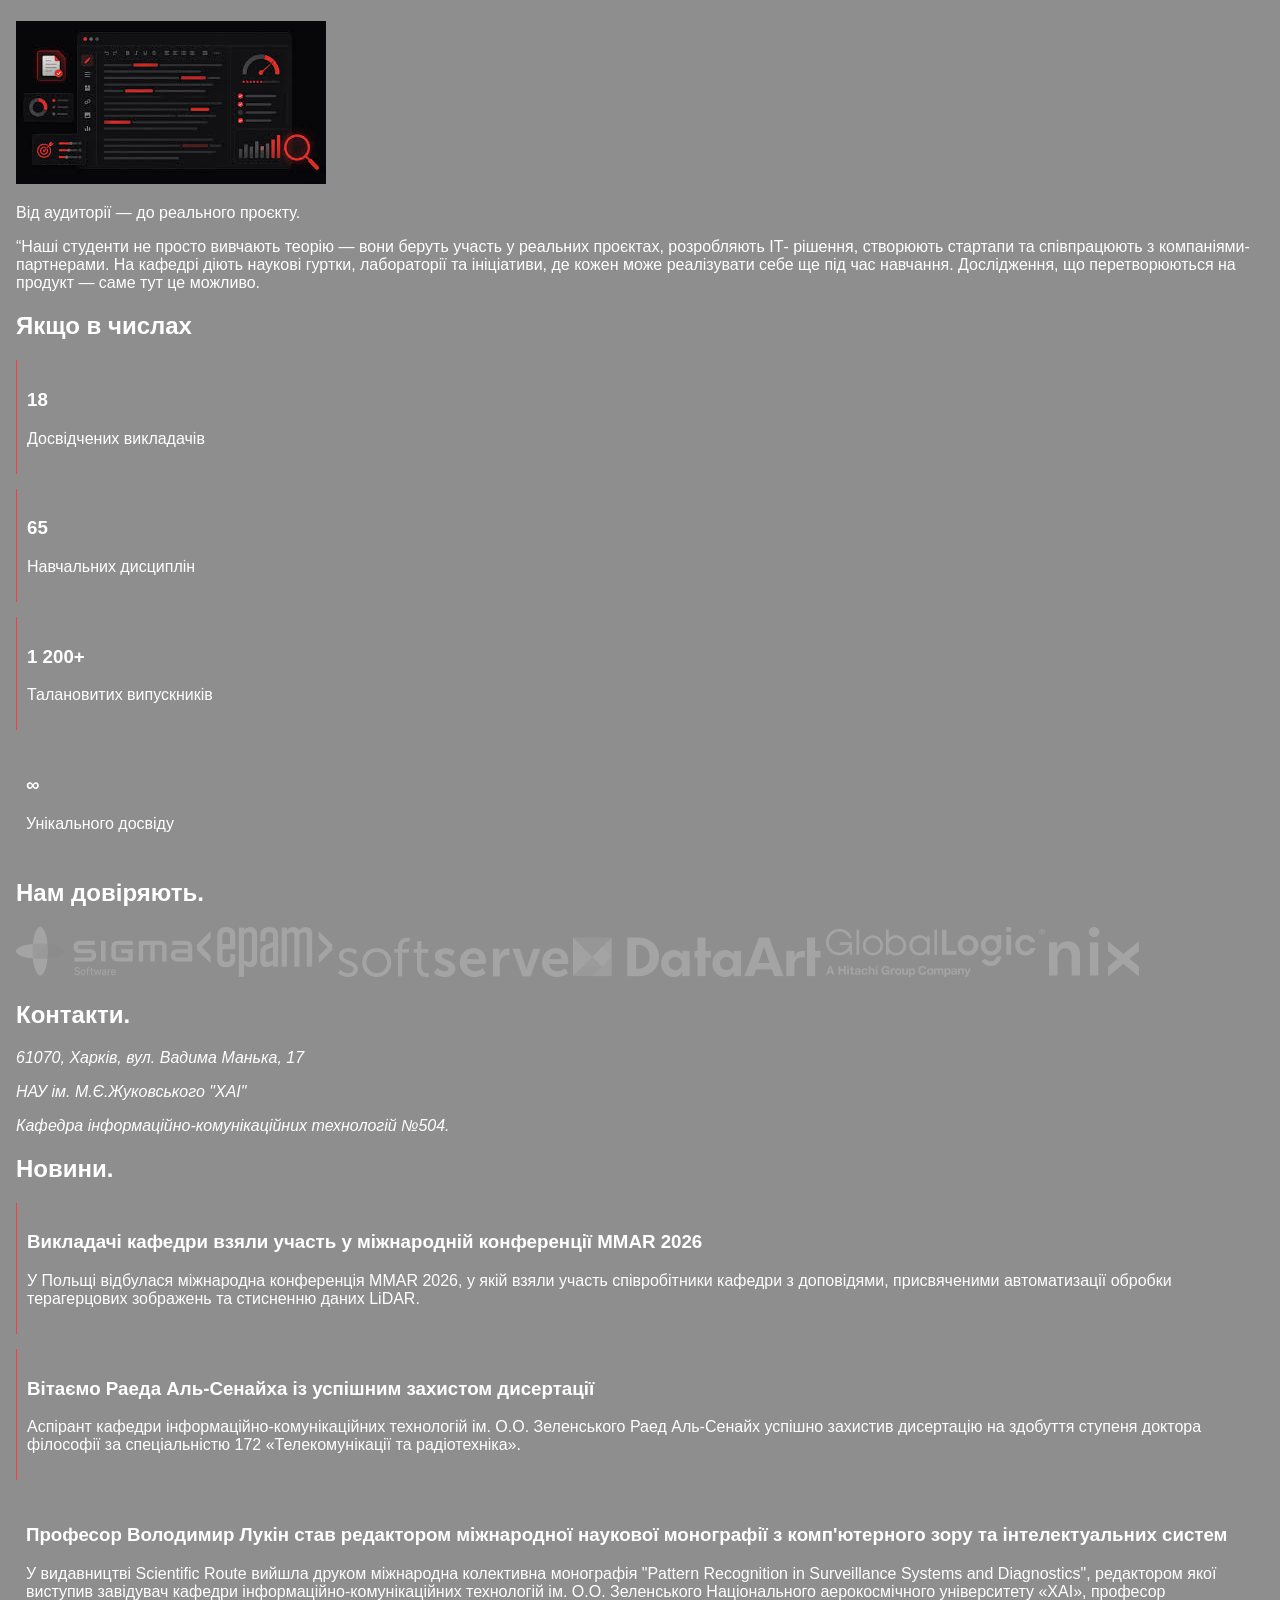
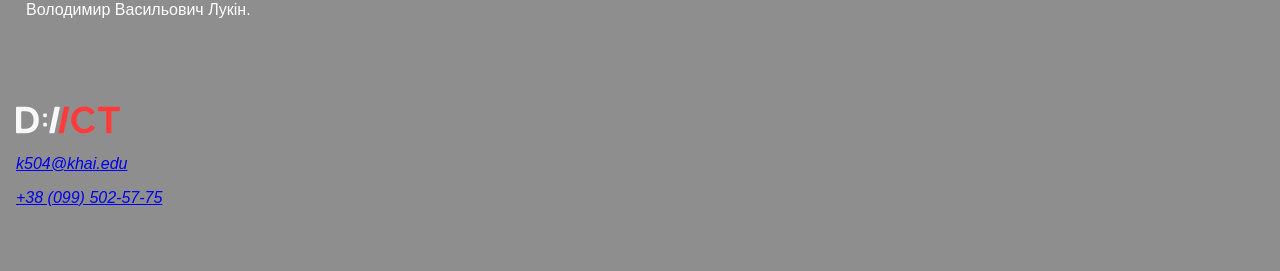
==== commit aa760a87: "Merge pull request #4 from ypliubarskyi-rgb/feature/pr5 prac5" ====
--- a/Project/index.html
+++ b/Project/index.html
@@ -6,10 +6,9 @@
           content="width=device-width, user-scalable=no, initial-scale=1.0, maximum-scale=1.0, minimum-scale=1.0">
     <meta http-equiv="X-UA-Compatible" content="ie=edge">
     <title>Homepage | Department of Information and Communication Technologies</title>
-    <link rel="stylesheet" href="css/main.css">
+    <link rel="stylesheet" href="css/style.css">
 </head>
 <body>
-
 <header>
     <a href="#">
         <img src="images/logo.svg" alt="Логотип кафедри">
@@ -29,7 +28,6 @@
         <a href="?lang=ua">UA</a> | <a href="?lang=en">EN</a>
     </span>
 </header>
-
 <main>
     <section id="Banner">
         <img src="images/Man.png" alt="Banner">
@@ -39,7 +37,7 @@
 
     <section id="specialties">
         <h2>Наші спеціальності.</h2>
-        <p>Ми спеціалізуємось на підготовці фахівців в області мережевих, програмних та інформаційних технологій за двома напрямками.</p>
+        <p>Ми спеціалізуємось на підготовці фахівців в області мережевих, програмних та інформаційних технологій за двома напрямками</p>
         <article>
             <div class="text_specialties">
                 <h3>G5 - Електронні комунікації та радіотехніка і 126 - Інформаційні системи та технології.</h3>
@@ -47,9 +45,8 @@
             </div>
         </article>
         <article>
-            <h2>Якщо в числах.</h2>
             <div class="text_specialties">
-                <h3>F6 - бакалаврський рівень «Штучний інтелект та інформаційні системи»</h3>
+                <h3>F6 - бакалаврський рівень  «Штучний інтелект та інформаційні системи»</h3>
                 <p>Кафедра Інформаційно-комунікаційних технологій імені О.О. Зеленського має понад 60 років досвіду освітньої та наукової діяльності. Сьогодні кафедра готує висококваліфікованих фахівців у галузі інформаційних технологій, електронних комунікацій та інфокомунікаційних систем за наступними програмами:</p>
             </div>
         </article>
@@ -143,8 +140,8 @@
         </table>
 
         <article>
-            <p>Перший предмет "Основи інфокомунікацій" розповість про цілі навчання освітньої програми, сучасні тенденції в інфокомунікаціях і інформаційних технологіях, можливості і варіанти вашого розвитку.</p>
-            <p>Фундаментальні курси "Вища математика", "Дискретна математика", "Фізика" формують основу для вивчення подальших прикладних курсів.</p>
+            <p>Перший предмет "Основи інфокомунікацій" розповість про цілі навчання освітньої програми, сучасні тенденції в інфокомунікаціях і інформаційних технологіях, можливості і варіанти вашого розвитку. Як і в усьому ХАІ, студент формує свою власну навчальну траєкторію вже на 1-му курсі за допомогою дисциплін за вибором: "Іноземна мова", "Українські студії", "Гуманітарна або економічна дисципліна за вибором" і "Правова компетентність за вибором". Вони розвивають у студентів так звані "м'які" навички (Soft Skills) і полегшують весь процес навчання.</p>
+            <p>Фундаментальні курси "Вища математика", "Дискретна математика", "Фізика" формують основу для вивчення подальших прикладних курсів. "Основи теорії кіл" почнуть знайомство з електронікою в цілому. Паралельно з розвитком м'яких навичок і формуванням фундаменту для технічної частини, ми посилено викладаємо студентам програмування. В "Основах програмування" вивчається мова програмування Python, інтегровані середовища розробки, системи контролю версій, різні бібліотеки і інструменти. Python панує як мова програмування в даній освітній програмі і практично у всьому навчальному процесі. "Алгоритми і структури даних" також розширюють знання і розвивають навички в програмуванні як розробника мережевих додатків, так і систем обробки даних. "Навчальна практика" присвячується вивченню операційних систем на базі ядра Linux, що є основою для більшості інформаційних систем.</p>
         </article>
     </section>
 
@@ -163,30 +160,37 @@
                 <label for="email">Електронна пошта <span style="color: red;">*</span></label><br>
                 <input type="email" id="email" name="email" placeholder="Your email address" required>
             </p>
+
             <p>
                 <label for="telegram">Телеграм <span style="color: red;">*</span></label><br>
                 <input type="text" id="telegram" name="telegram" placeholder="Your answer" required>
             </p>
+
             <p>
                 <label for="nmt-math">Бали НМТ - Математика <span style="color: red;">*</span></label><br>
                 <input type="text" id="nmt-math" name="nmt_math" placeholder="Your answer" required>
             </p>
+
             <p>
                 <label for="nmt-ua">Бали НМТ - Українська мова <span style="color: red;">*</span></label><br>
                 <input type="text" id="nmt-ua" name="nmt_ua" placeholder="Your answer" required>
             </p>
+
             <p>
                 <label for="nmt-history">Бали НМТ - Історія України <span style="color: red;">*</span></label><br>
                 <input type="text" id="nmt-history" name="nmt_history" placeholder="Your answer" required>
             </p>
+
             <p>
                 <label for="nmt-fourth">Четвертий предмет з НМТ і бали за ним <span style="color: red;">*</span></label><br>
                 <input type="text" id="nmt-fourth" name="nmt_fourth" placeholder="Your answer" required>
             </p>
+
             <p>
                 <label for="directions">Які напрями вам цікаві?</label><br>
                 <textarea id="directions" name="directions" rows="6" style="width: 100%;"></textarea>
             </p>
+
             <p style="text-align: right;">
                 <button type="submit">Submit</button>
             </p>
@@ -212,7 +216,7 @@
         <article>
             <div class="text_science">
                 <p>Від аудиторії — до реального проєкту.</p>
-                <p>“Наші студенти не просто вивчають теорію — вони беруть участь у реальних проєктах, розробляють ІТ- рішення, створюють стартапи та співпрацюють з компаніями- партнерами.</p>
+                <p>“Наші студенти не просто вивчають теорію — вони беруть участь у реальних проєктах, розробляють ІТ- рішення, створюють стартапи та співпрацюють з компаніями- партнерами. На кафедрі діють наукові гуртки, лабораторії та ініціативи, де кожен може реалізувати себе ще під час навчання. Дослідження, що перетворюються на продукт — саме тут це можливо.</p>
             </div>
         </article>
     </section>
@@ -268,27 +272,33 @@
 
     <section id="news">
         <h2>Новини.</h2>
-        <video autoplay loop muted width="100%">
-            <source src="video/news-preview.mp4" type="video/mp4">
-            Ваш браузер не підтримує відеоелемент.
-        </video>
         <article>
             <div class="text_news">
                 <h3>Викладачі кафедри взяли участь у міжнародній конференції MMAR 2026</h3>
-                <p>У Польщі відбулася міжнародна конференція MMAR 2026...</p>
-            </div>
-        </article>
+                <p>У Польщі відбулася міжнародна конференція MMAR 2026, у якій взяли участь співробітники кафедри з доповідями, присвяченими автоматизації обробки терагерцових зображень та стисненню даних LiDAR.</p>
+            </div>
+        </article>
+
         <article>
             <div class="text_news">
                 <h3>Вітаємо Раеда Аль-Сенайха із успішним захистом дисертації</h3>
-                <p>Аспірант кафедри успішно захистив дисертацію...</p>
+                <p>Аспірант кафедри інформаційно-комунікаційних технологій ім. О.О. Зеленського Раед Аль-Сенайх успішно захистив дисертацію на здобуття ступеня доктора філософії за спеціальністю 172 «Телекомунікації та радіотехніка».</p>
+            </div>
+        </article>
+
+        <article>
+            <div class="text_news">
+                <h3>Професор Володимир Лукін став редактором міжнародної наукової монографії з комп'ютерного зору та інтелектуальних систем</h3>
+                <p>У видавництві Scientific Route вийшла друком міжнародна колективна монографія "Pattern Recognition in Surveillance Systems and Diagnostics", редактором якої виступив завідувач кафедри інформаційно-комунікаційних технологій ім. О.О. Зеленського Національного аерокосмічного університету «ХАІ», професор Володимир Васильович Лукін.</p>
             </div>
         </article>
     </section>
 </main>
-
 <footer>
     <address>
+        <a href="#">
+            <img src="images/logo.svg" alt="Логотип кафедри">
+        </a>
         <p><a href="mailto:k504@khai.edu">k504@khai.edu</a></p>
         <p><a href="tel:+380995025775">+38 (099) 502-57-75</a></p>
     </address>
--- a/Project/css/style.css
+++ b/Project/css/style.css
@@ -0,0 +1,56 @@
+
+body {
+    font-family: Arial, sans-serif;
+    background-color: #8E8E8E;
+    color: #FFF;
+    max-width: 80em;
+    margin-right: auto;
+    margin-left: auto;
+    padding: 0 16px;
+}
+
+header {
+    padding: 20px 0;
+}
+
+footer {
+    padding: 40px 0;
+}
+
+section {
+    margin-top: 20px;
+    margin-bottom: 20px;
+}
+
+.text_specialties,
+.text_reviews {
+    border: 1px solid #8E8E8E;
+    padding: 20px;
+    border-radius: 20px;
+}
+
+
+.text_numbers {
+    padding: 10px;
+}
+
+#numbers article:not(:last-child) {
+    margin-bottom: 15px;
+}
+
+#numbers article:not(:last-child) .text_numbers {
+    border-left: 1px solid #FF3A3A;
+}
+
+
+.text_news {
+    padding: 10px;
+}
+
+#news article:not(:last-child) {
+    margin-bottom: 15px;
+}
+
+#news article:not(:last-child) .text_news {
+    border-left: 1px solid #FF3A3A;
+}
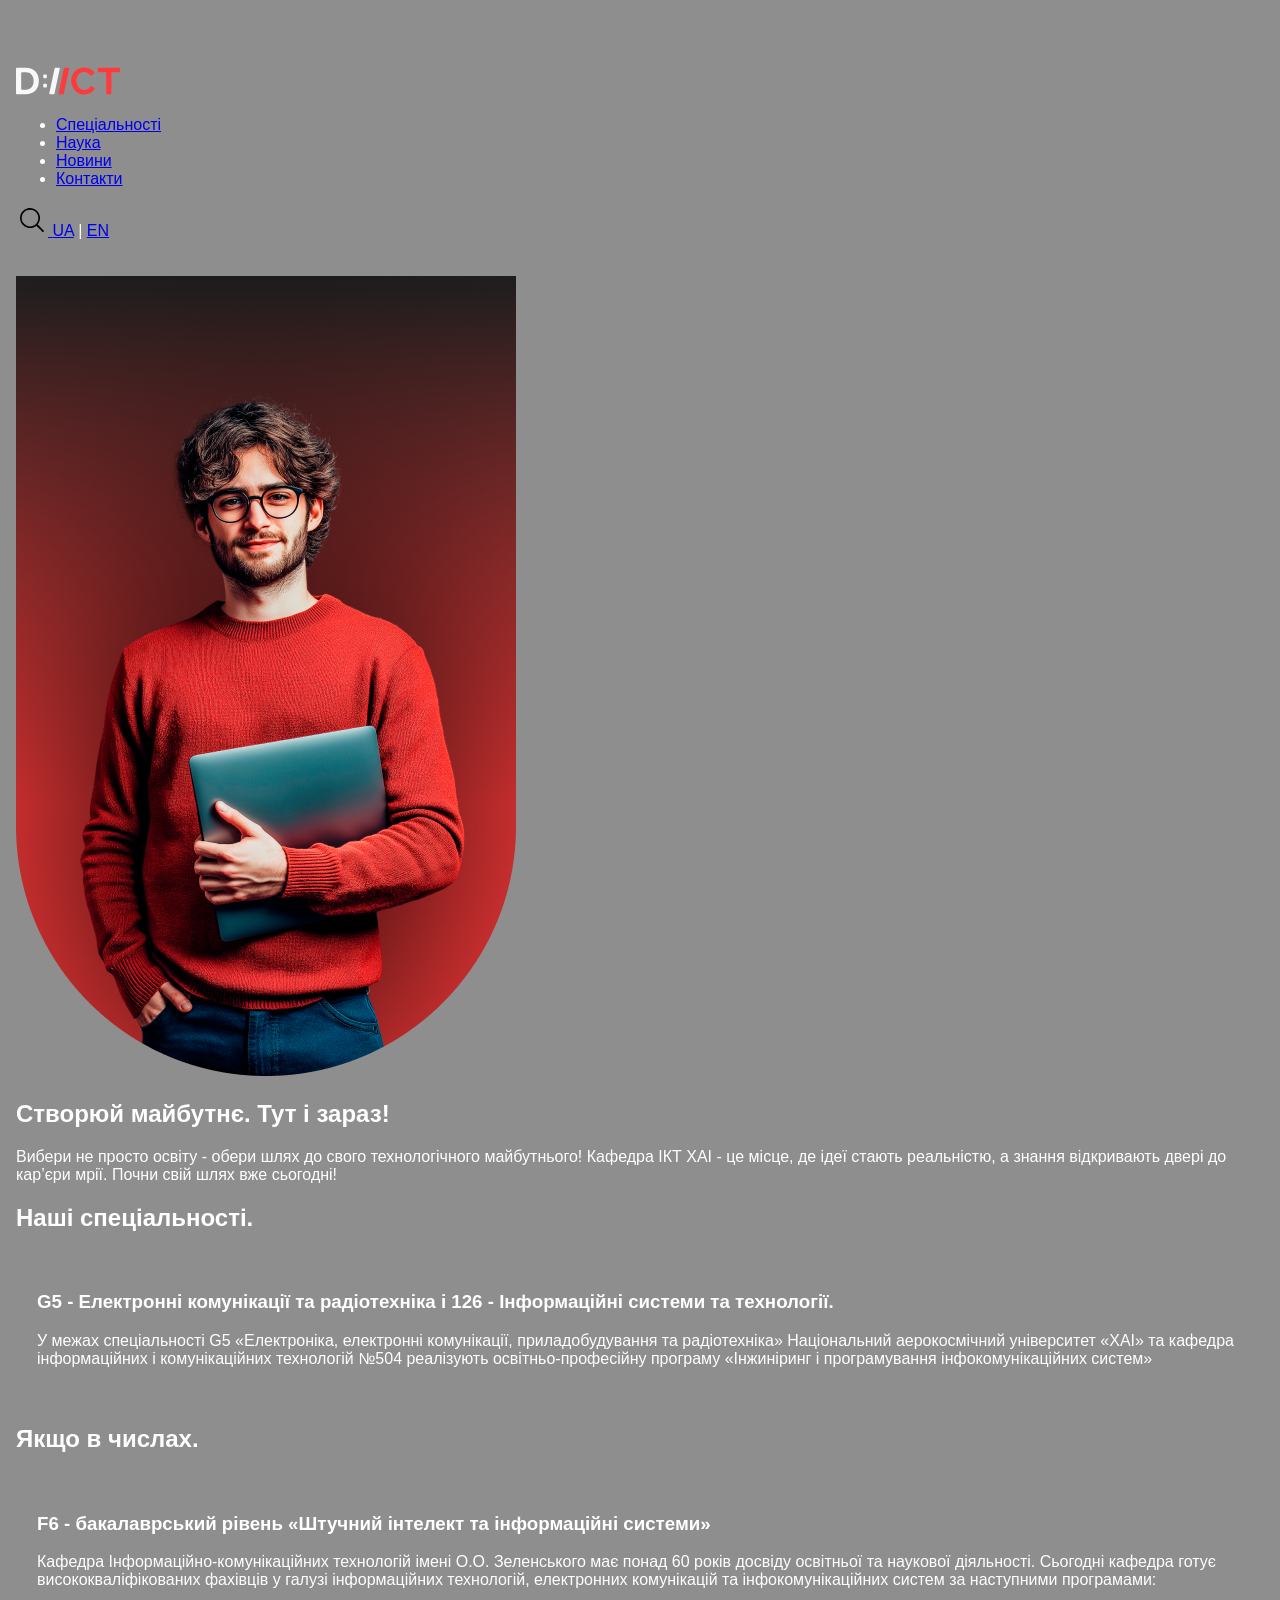
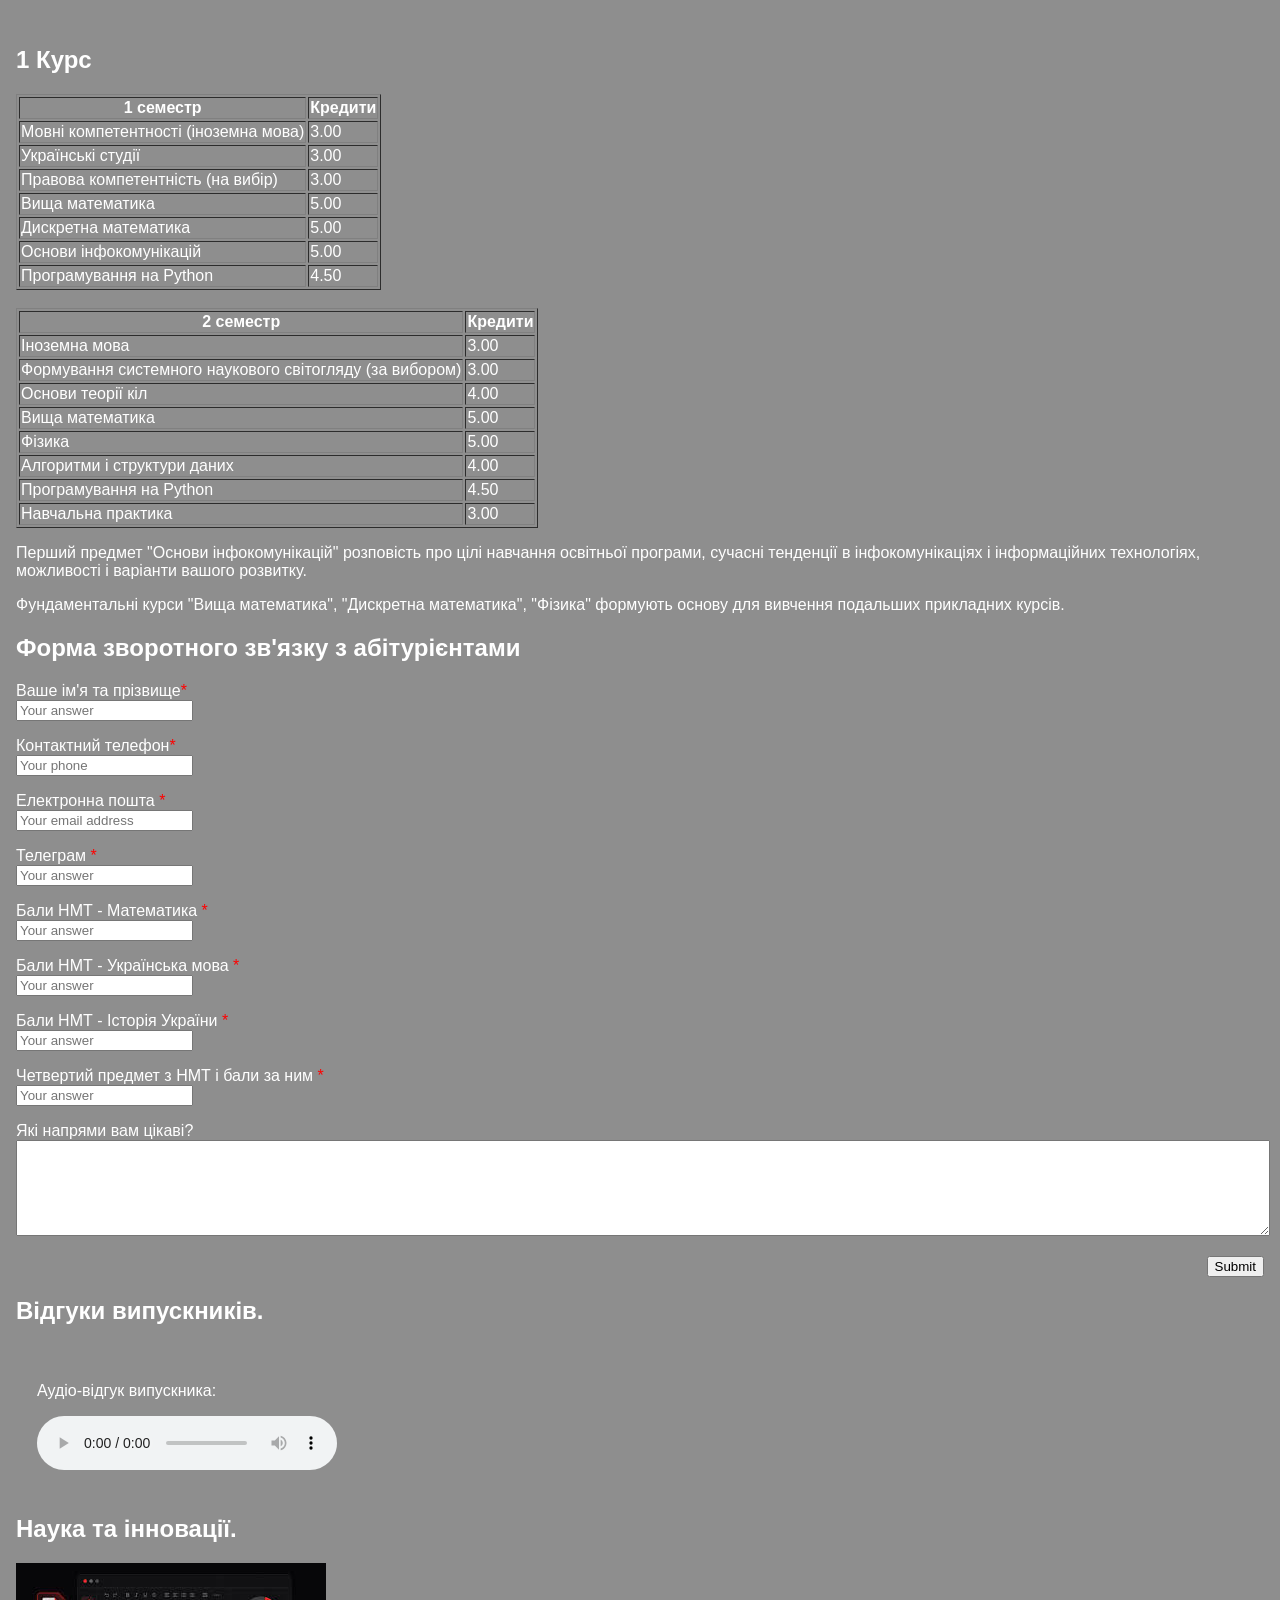
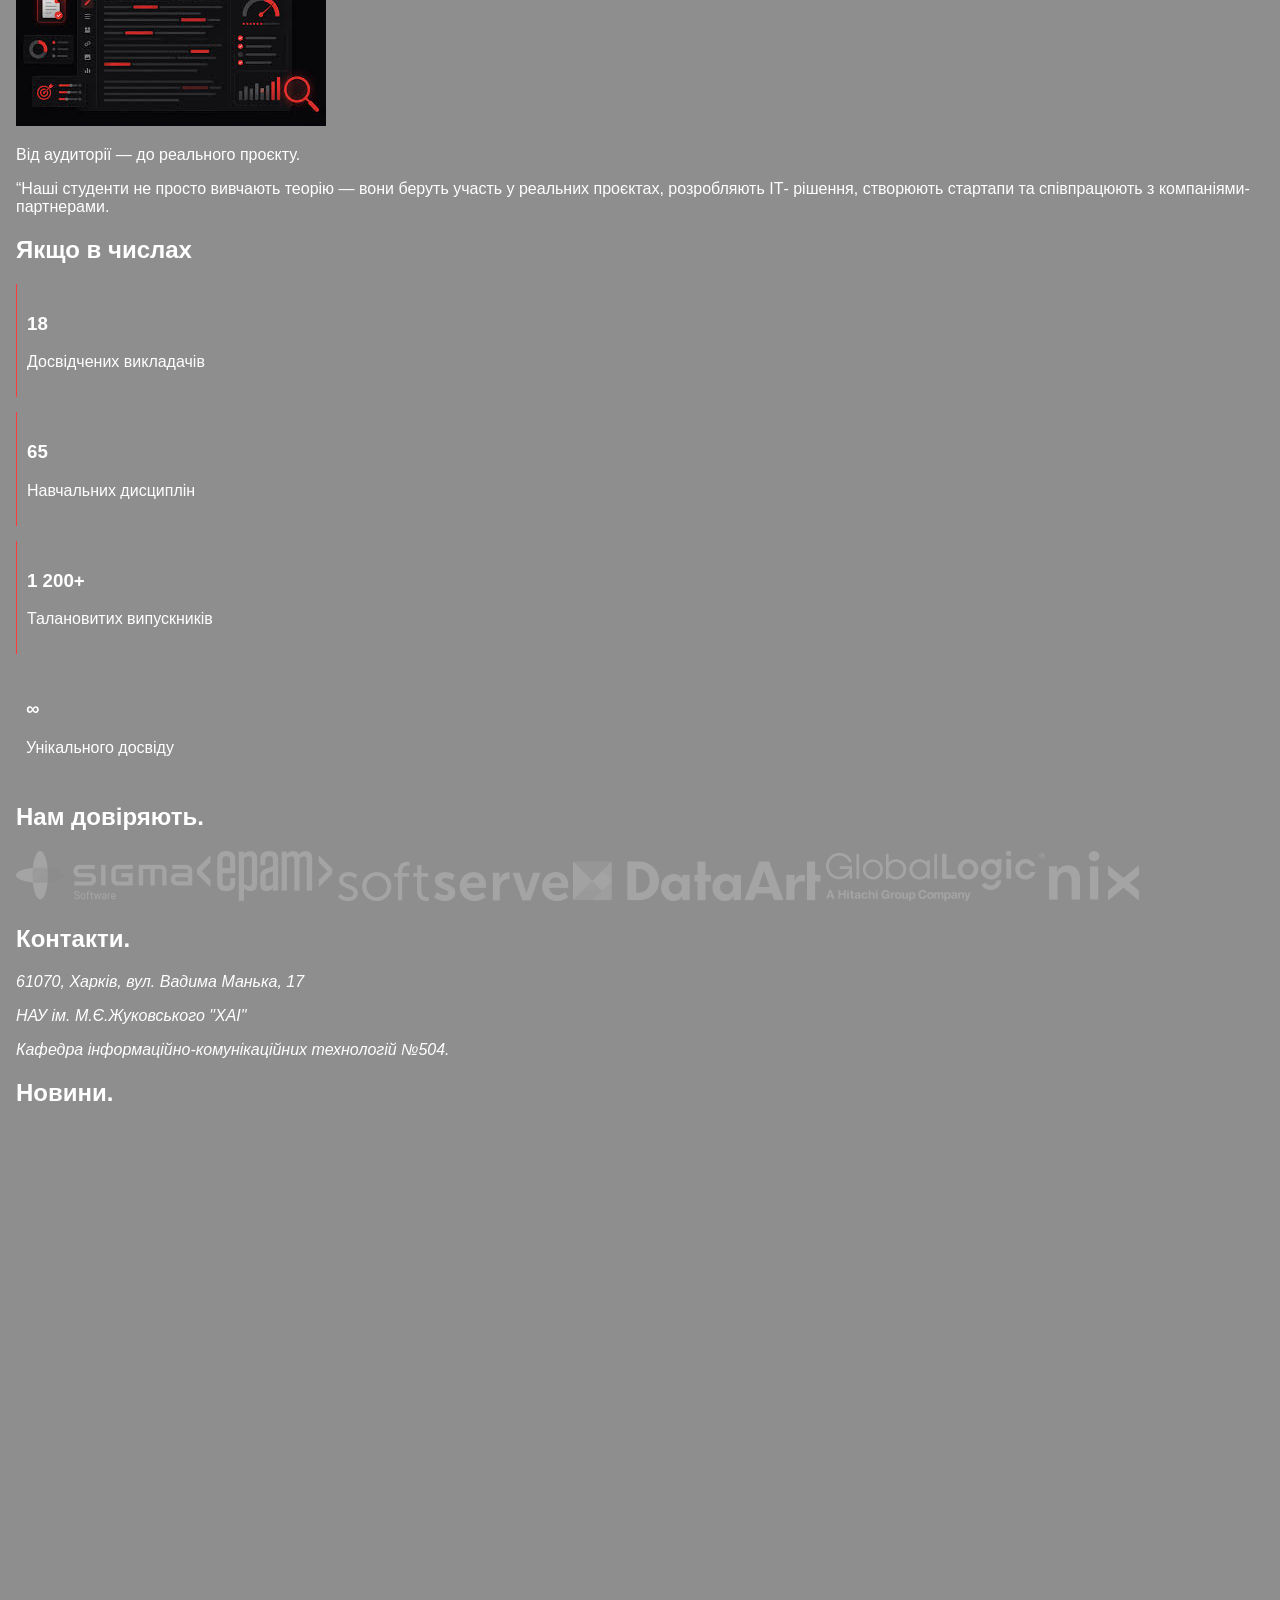
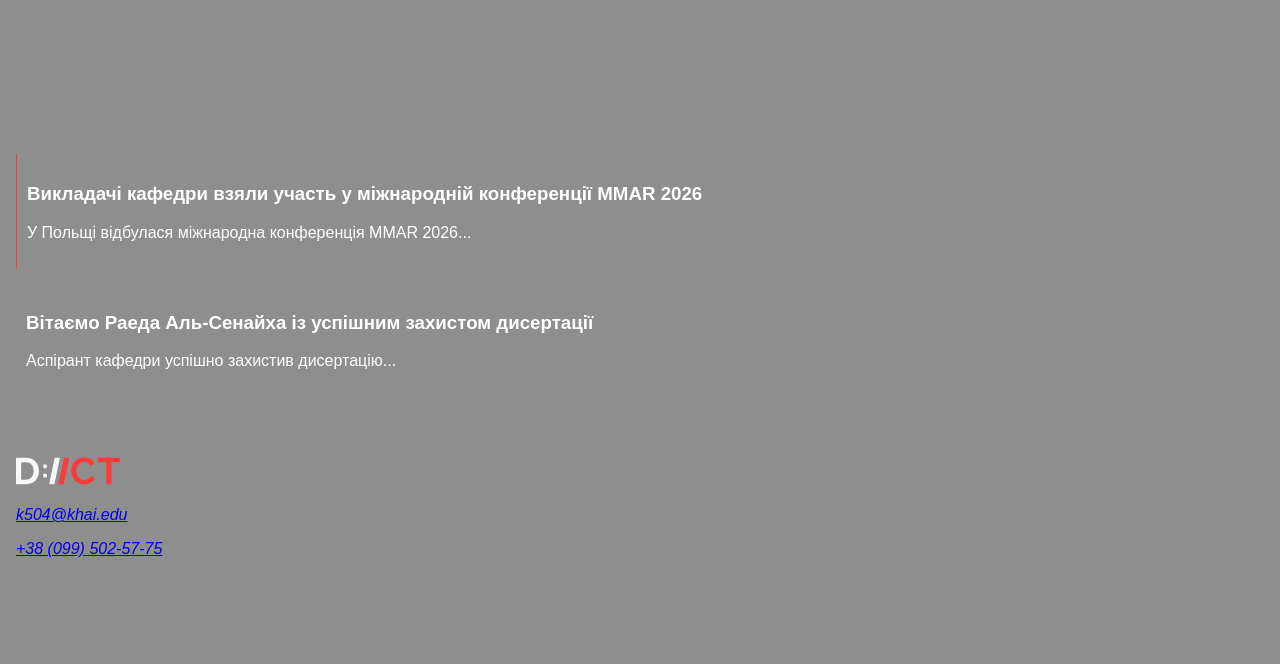
==== commit a95d4d44: "Merge branch 'dev' into feature/pr6" ====
--- a/Project/index.html
+++ b/Project/index.html
@@ -6,9 +6,12 @@
           content="width=device-width, user-scalable=no, initial-scale=1.0, maximum-scale=1.0, minimum-scale=1.0">
     <meta http-equiv="X-UA-Compatible" content="ie=edge">
     <title>Homepage | Department of Information and Communication Technologies</title>
-    <link rel="stylesheet" href="css/style.css">
+
+    <link rel="stylesheet" href="css/main.css">
+  
 </head>
 <body>
+
 <header>
     <a href="#">
         <img src="images/logo.svg" alt="Логотип кафедри">
@@ -28,6 +31,7 @@
         <a href="?lang=ua">UA</a> | <a href="?lang=en">EN</a>
     </span>
 </header>
+
 <main>
     <section id="Banner">
         <img src="images/Man.png" alt="Banner">
@@ -37,7 +41,6 @@
 
     <section id="specialties">
         <h2>Наші спеціальності.</h2>
-        <p>Ми спеціалізуємось на підготовці фахівців в області мережевих, програмних та інформаційних технологій за двома напрямками</p>
         <article>
             <div class="text_specialties">
                 <h3>G5 - Електронні комунікації та радіотехніка і 126 - Інформаційні системи та технології.</h3>
@@ -45,6 +48,7 @@
             </div>
         </article>
         <article>
+            <h2>Якщо в числах.</h2>
             <div class="text_specialties">
                 <h3>F6 - бакалаврський рівень  «Штучний інтелект та інформаційні системи»</h3>
                 <p>Кафедра Інформаційно-комунікаційних технологій імені О.О. Зеленського має понад 60 років досвіду освітньої та наукової діяльності. Сьогодні кафедра готує висококваліфікованих фахівців у галузі інформаційних технологій, електронних комунікацій та інфокомунікаційних систем за наступними програмами:</p>
@@ -140,8 +144,8 @@
         </table>
 
         <article>
-            <p>Перший предмет "Основи інфокомунікацій" розповість про цілі навчання освітньої програми, сучасні тенденції в інфокомунікаціях і інформаційних технологіях, можливості і варіанти вашого розвитку. Як і в усьому ХАІ, студент формує свою власну навчальну траєкторію вже на 1-му курсі за допомогою дисциплін за вибором: "Іноземна мова", "Українські студії", "Гуманітарна або економічна дисципліна за вибором" і "Правова компетентність за вибором". Вони розвивають у студентів так звані "м'які" навички (Soft Skills) і полегшують весь процес навчання.</p>
-            <p>Фундаментальні курси "Вища математика", "Дискретна математика", "Фізика" формують основу для вивчення подальших прикладних курсів. "Основи теорії кіл" почнуть знайомство з електронікою в цілому. Паралельно з розвитком м'яких навичок і формуванням фундаменту для технічної частини, ми посилено викладаємо студентам програмування. В "Основах програмування" вивчається мова програмування Python, інтегровані середовища розробки, системи контролю версій, різні бібліотеки і інструменти. Python панує як мова програмування в даній освітній програмі і практично у всьому навчальному процесі. "Алгоритми і структури даних" також розширюють знання і розвивають навички в програмуванні як розробника мережевих додатків, так і систем обробки даних. "Навчальна практика" присвячується вивченню операційних систем на базі ядра Linux, що є основою для більшості інформаційних систем.</p>
+            <p>Перший предмет "Основи інфокомунікацій" розповість про цілі навчання освітньої програми, сучасні тенденції в інфокомунікаціях і інформаційних технологіях, можливості і варіанти вашого розвитку.</p>
+            <p>Фундаментальні курси "Вища математика", "Дискретна математика", "Фізика" формують основу для вивчення подальших прикладних курсів.</p>
         </article>
     </section>
 
@@ -160,37 +164,30 @@
                 <label for="email">Електронна пошта <span style="color: red;">*</span></label><br>
                 <input type="email" id="email" name="email" placeholder="Your email address" required>
             </p>
-
             <p>
                 <label for="telegram">Телеграм <span style="color: red;">*</span></label><br>
                 <input type="text" id="telegram" name="telegram" placeholder="Your answer" required>
             </p>
-
             <p>
                 <label for="nmt-math">Бали НМТ - Математика <span style="color: red;">*</span></label><br>
                 <input type="text" id="nmt-math" name="nmt_math" placeholder="Your answer" required>
             </p>
-
             <p>
                 <label for="nmt-ua">Бали НМТ - Українська мова <span style="color: red;">*</span></label><br>
                 <input type="text" id="nmt-ua" name="nmt_ua" placeholder="Your answer" required>
             </p>
-
             <p>
                 <label for="nmt-history">Бали НМТ - Історія України <span style="color: red;">*</span></label><br>
                 <input type="text" id="nmt-history" name="nmt_history" placeholder="Your answer" required>
             </p>
-
             <p>
                 <label for="nmt-fourth">Четвертий предмет з НМТ і бали за ним <span style="color: red;">*</span></label><br>
                 <input type="text" id="nmt-fourth" name="nmt_fourth" placeholder="Your answer" required>
             </p>
-
             <p>
                 <label for="directions">Які напрями вам цікаві?</label><br>
                 <textarea id="directions" name="directions" rows="6" style="width: 100%;"></textarea>
             </p>
-
             <p style="text-align: right;">
                 <button type="submit">Submit</button>
             </p>
@@ -216,7 +213,7 @@
         <article>
             <div class="text_science">
                 <p>Від аудиторії — до реального проєкту.</p>
-                <p>“Наші студенти не просто вивчають теорію — вони беруть участь у реальних проєктах, розробляють ІТ- рішення, створюють стартапи та співпрацюють з компаніями- партнерами. На кафедрі діють наукові гуртки, лабораторії та ініціативи, де кожен може реалізувати себе ще під час навчання. Дослідження, що перетворюються на продукт — саме тут це можливо.</p>
+                <p>“Наші студенти не просто вивчають теорію — вони беруть участь у реальних проєктах, розробляють ІТ- рішення, створюють стартапи та співпрацюють з компаніями- партнерами.</p>
             </div>
         </article>
     </section>
@@ -272,28 +269,25 @@
 
     <section id="news">
         <h2>Новини.</h2>
+        <video autoplay loop muted width="100%">
+            <source src="video/news-preview.mp4" type="video/mp4">
+            Ваш браузер не підтримує відеоелемент.
+        </video>
         <article>
             <div class="text_news">
                 <h3>Викладачі кафедри взяли участь у міжнародній конференції MMAR 2026</h3>
-                <p>У Польщі відбулася міжнародна конференція MMAR 2026, у якій взяли участь співробітники кафедри з доповідями, присвяченими автоматизації обробки терагерцових зображень та стисненню даних LiDAR.</p>
-            </div>
-        </article>
-
+                <p>У Польщі відбулася міжнародна конференція MMAR 2026...</p>
+            </div>
+        </article>
         <article>
             <div class="text_news">
                 <h3>Вітаємо Раеда Аль-Сенайха із успішним захистом дисертації</h3>
-                <p>Аспірант кафедри інформаційно-комунікаційних технологій ім. О.О. Зеленського Раед Аль-Сенайх успішно захистив дисертацію на здобуття ступеня доктора філософії за спеціальністю 172 «Телекомунікації та радіотехніка».</p>
-            </div>
-        </article>
-
-        <article>
-            <div class="text_news">
-                <h3>Професор Володимир Лукін став редактором міжнародної наукової монографії з комп'ютерного зору та інтелектуальних систем</h3>
-                <p>У видавництві Scientific Route вийшла друком міжнародна колективна монографія "Pattern Recognition in Surveillance Systems and Diagnostics", редактором якої виступив завідувач кафедри інформаційно-комунікаційних технологій ім. О.О. Зеленського Національного аерокосмічного університету «ХАІ», професор Володимир Васильович Лукін.</p>
+                <p>Аспірант кафедри успішно захистив дисертацію...</p>
             </div>
         </article>
     </section>
 </main>
+
 <footer>
     <address>
         <a href="#">
--- a/Project/css/main.css
+++ b/Project/css/main.css
@@ -0,0 +1,57 @@
+body {
+  font-family: Arial, sans-serif;
+  background-color: #8E8E8E;
+  color: #FFF;
+  max-width: 80em;
+  margin: 50px auto;
+  padding: 0 16px;
+}
+
+section {
+  margin-top: 20px;
+  margin-bottom: 20px;
+}
+
+header {
+  padding: 16px 0;
+}
+
+footer {
+  padding: 40px 0;
+}
+
+.text_reviews {
+  border: 1px solid #8E8E8E;
+  padding: 20px;
+  border-radius: 20px;
+}
+
+.text_specialties {
+  border: 1px solid #8E8E8E;
+  padding: 20px;
+  border-radius: 20px;
+}
+
+#numbers article:not(:last-child) {
+  margin-bottom: 15px;
+}
+#numbers article:not(:last-child) .text_numbers {
+  border-left: 1px solid #FF3A3A;
+}
+
+.text_numbers {
+  padding: 10px;
+}
+
+#news article:not(:last-child) {
+  margin-bottom: 15px;
+}
+#news article:not(:last-child) .text_news {
+  border-left: 1px solid #FF3A3A;
+}
+
+.text_news {
+  padding: 10px;
+}
+
+/*# sourceMappingURL=style.css.map */
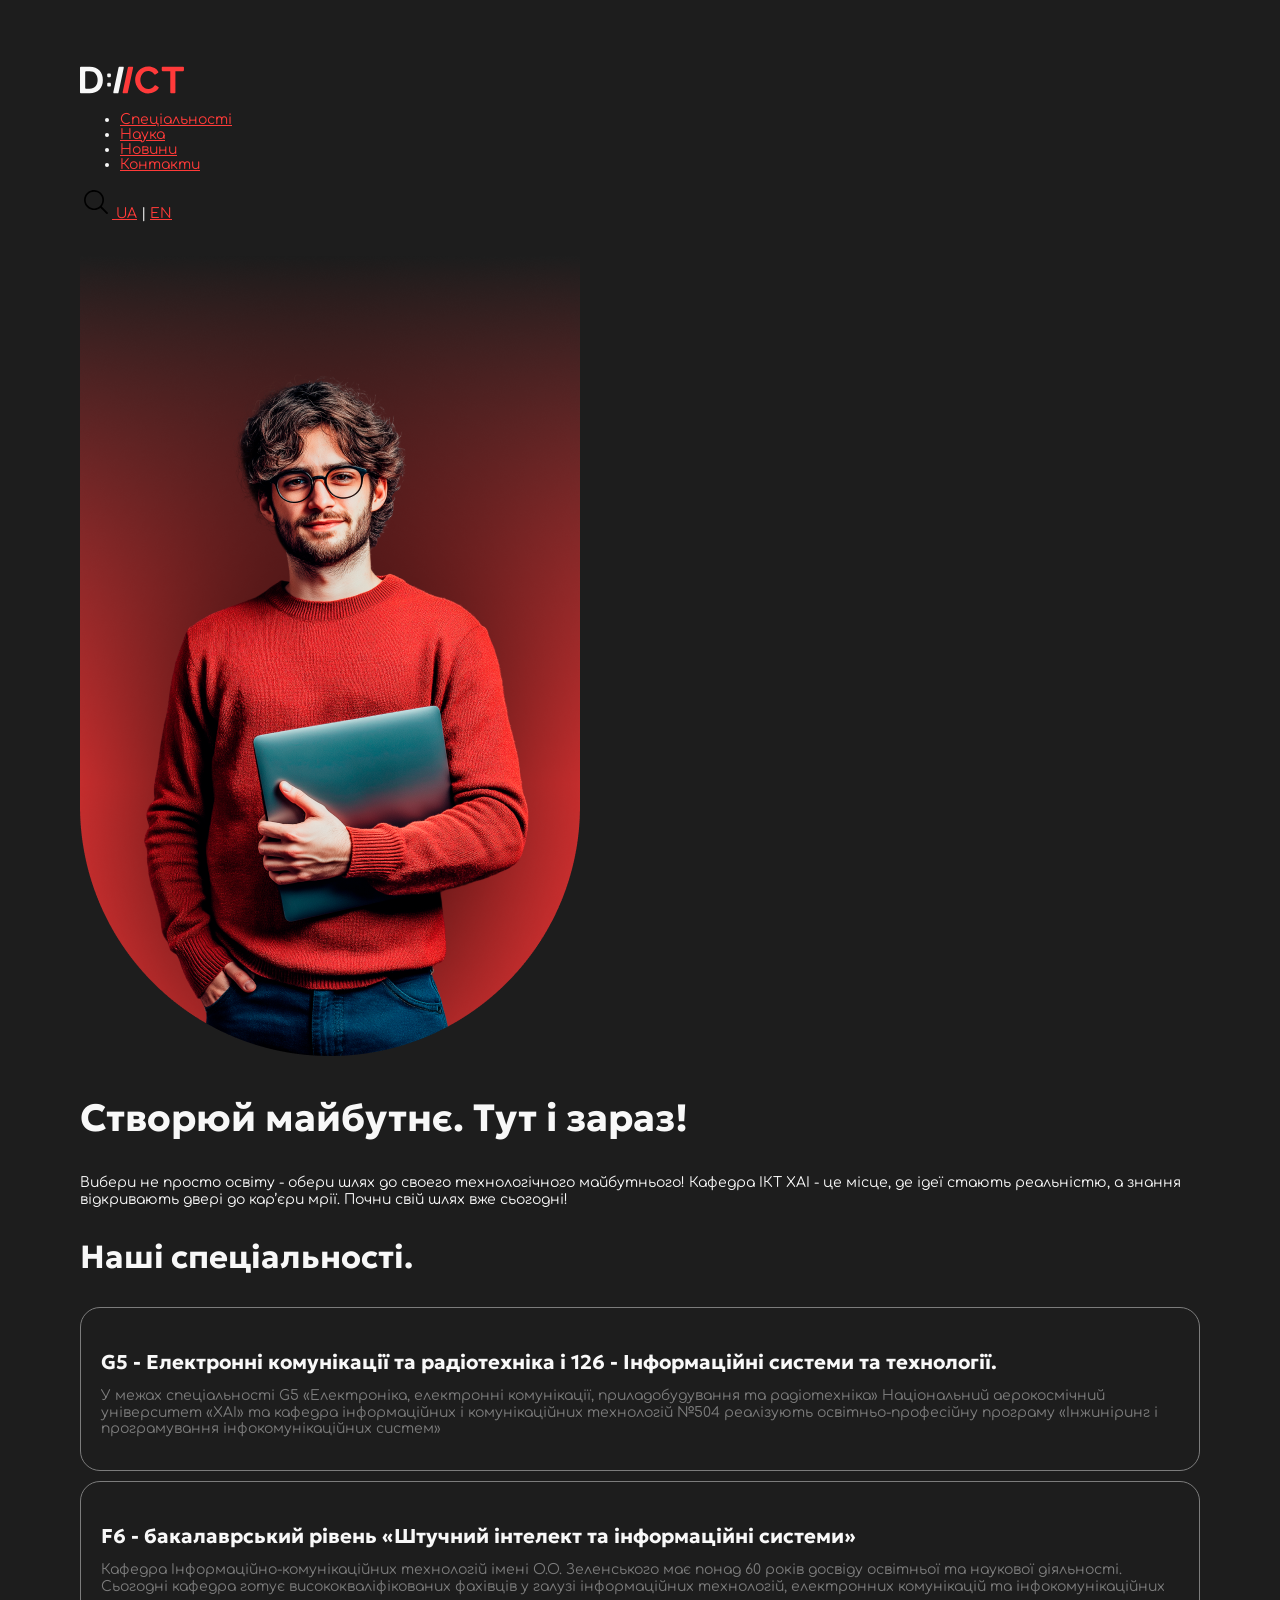
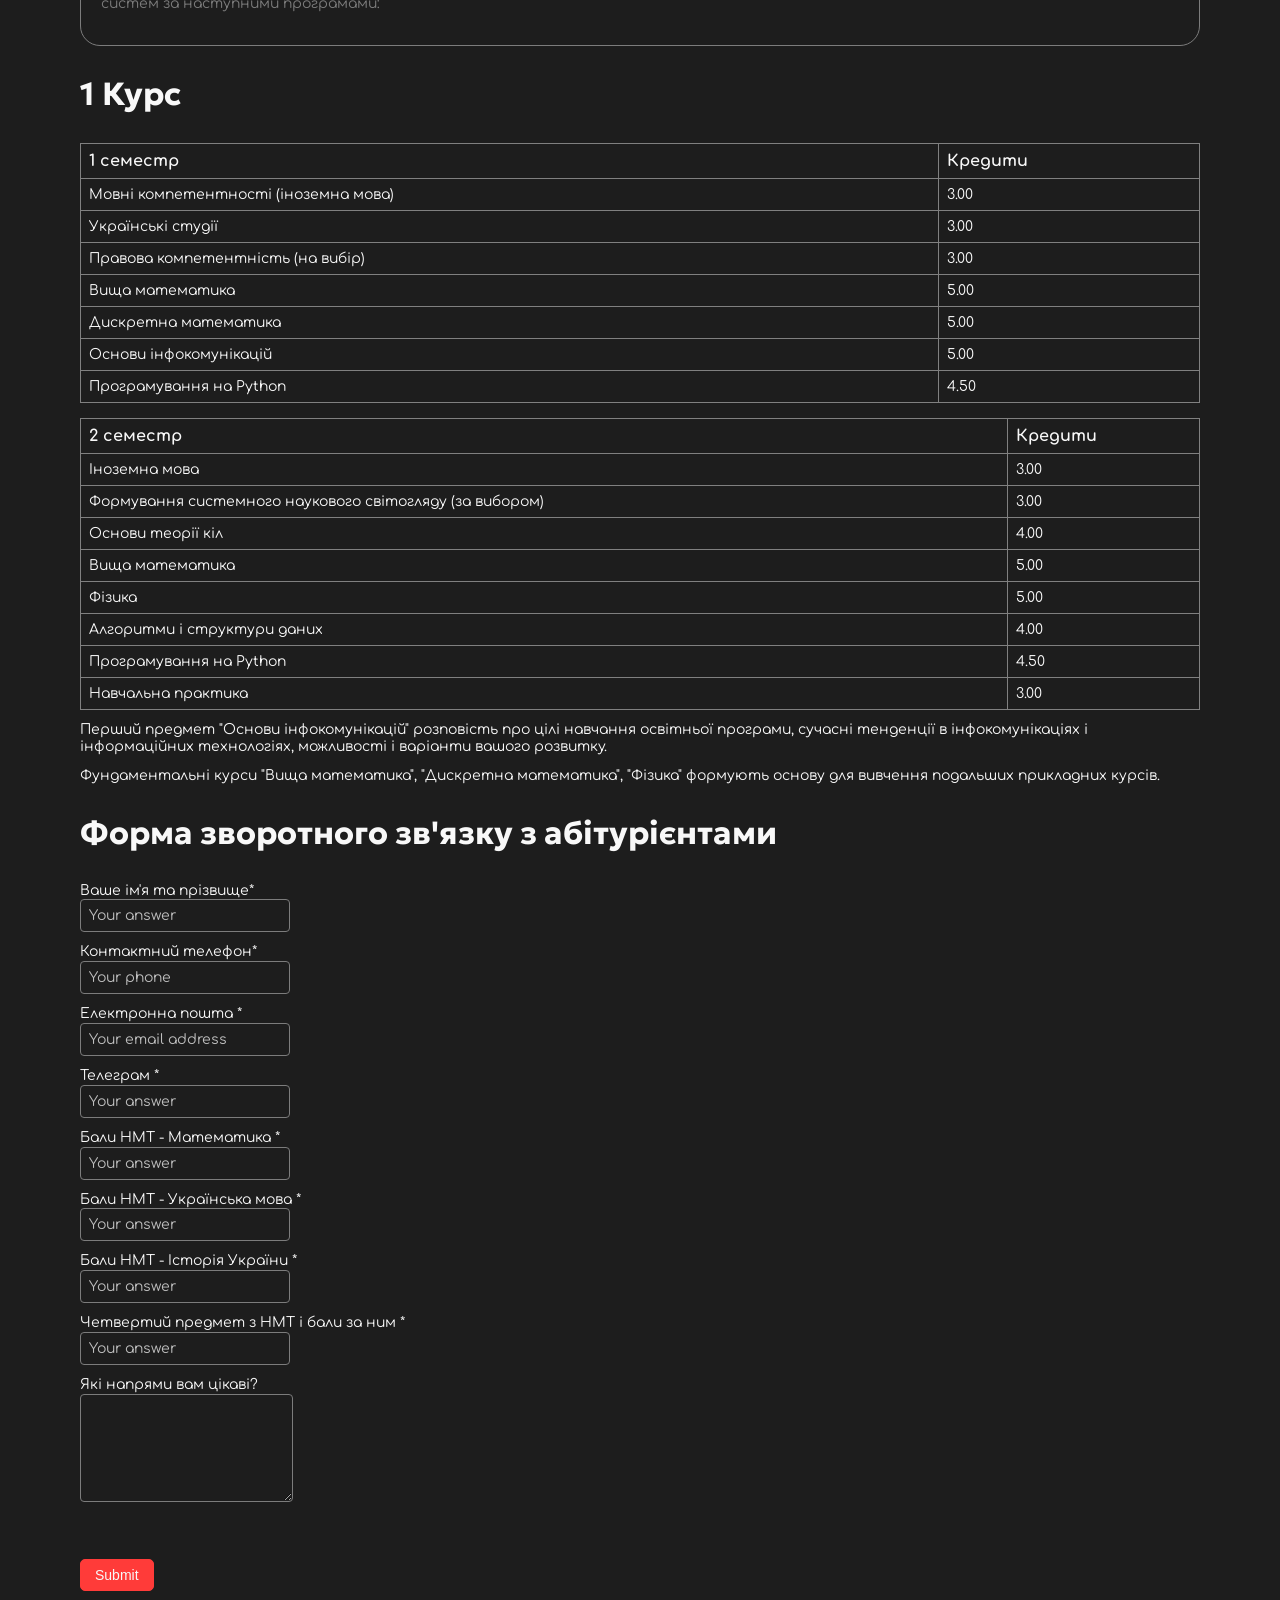
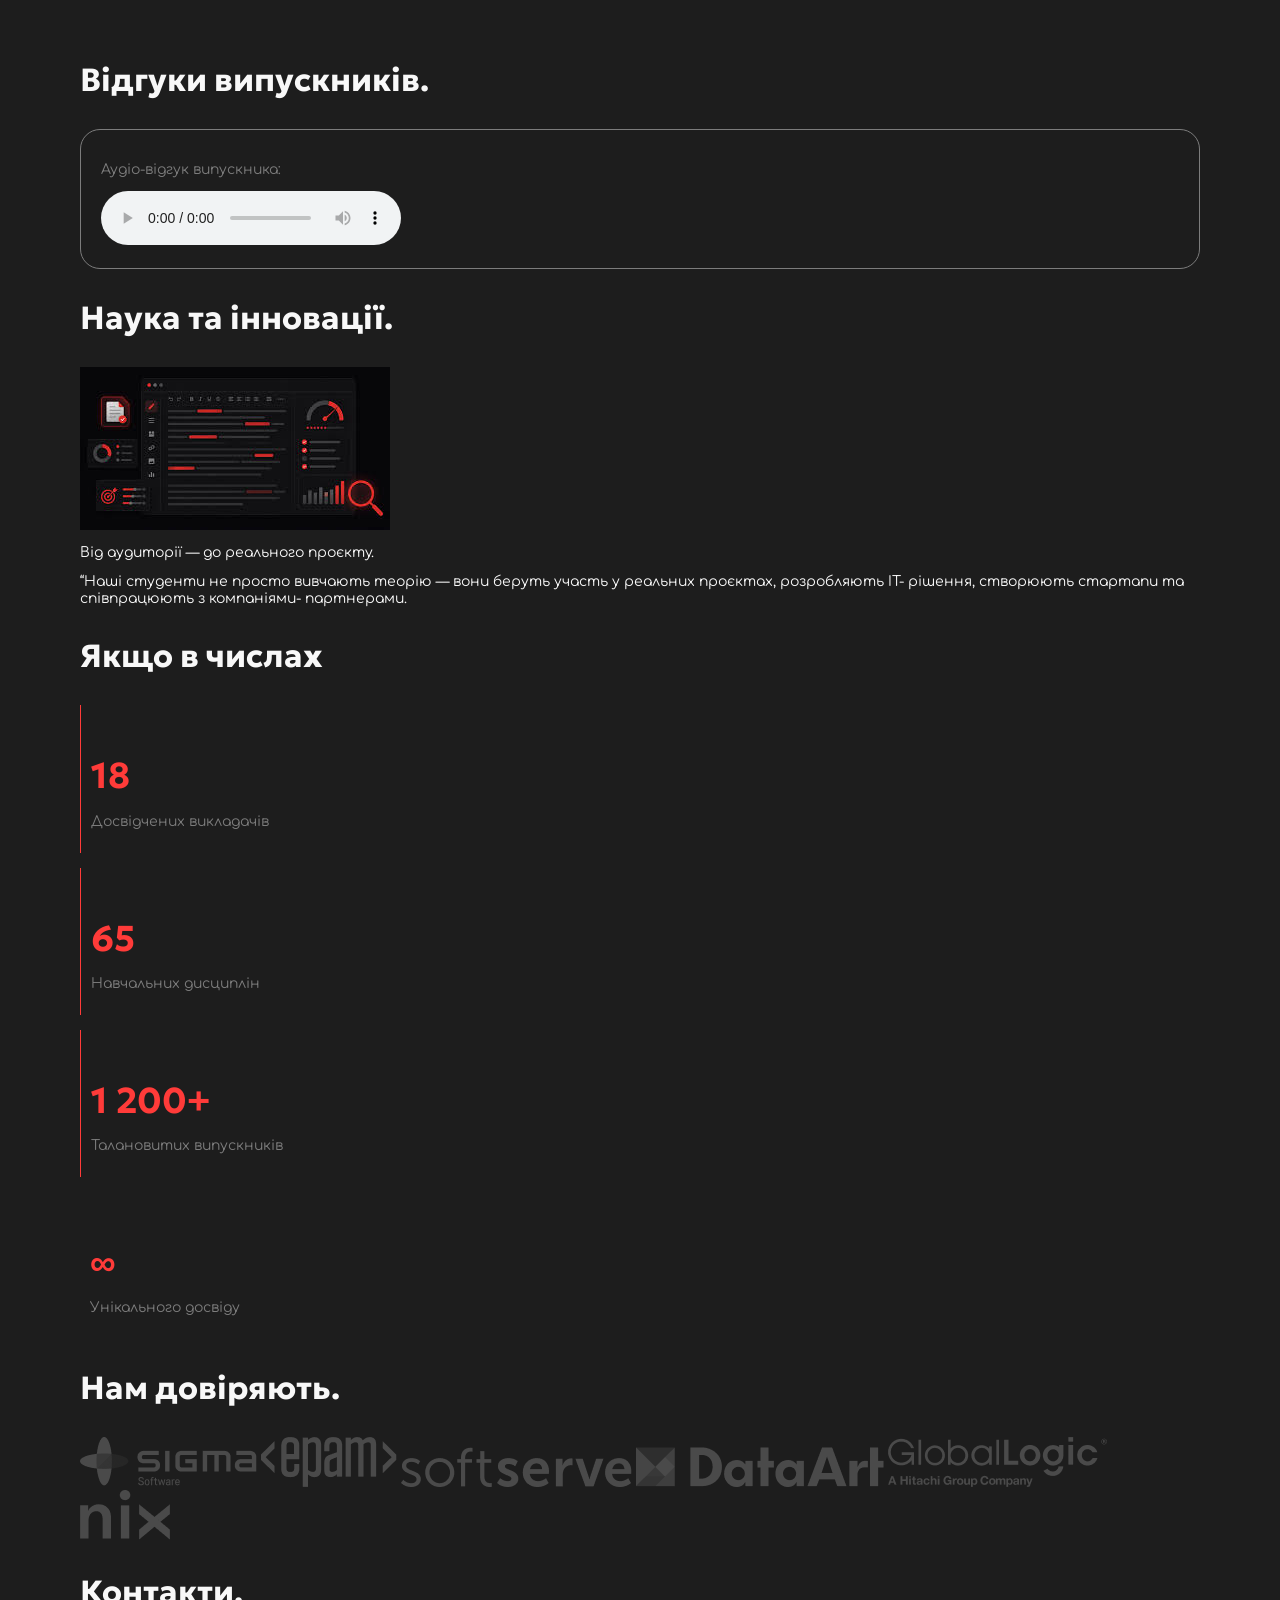
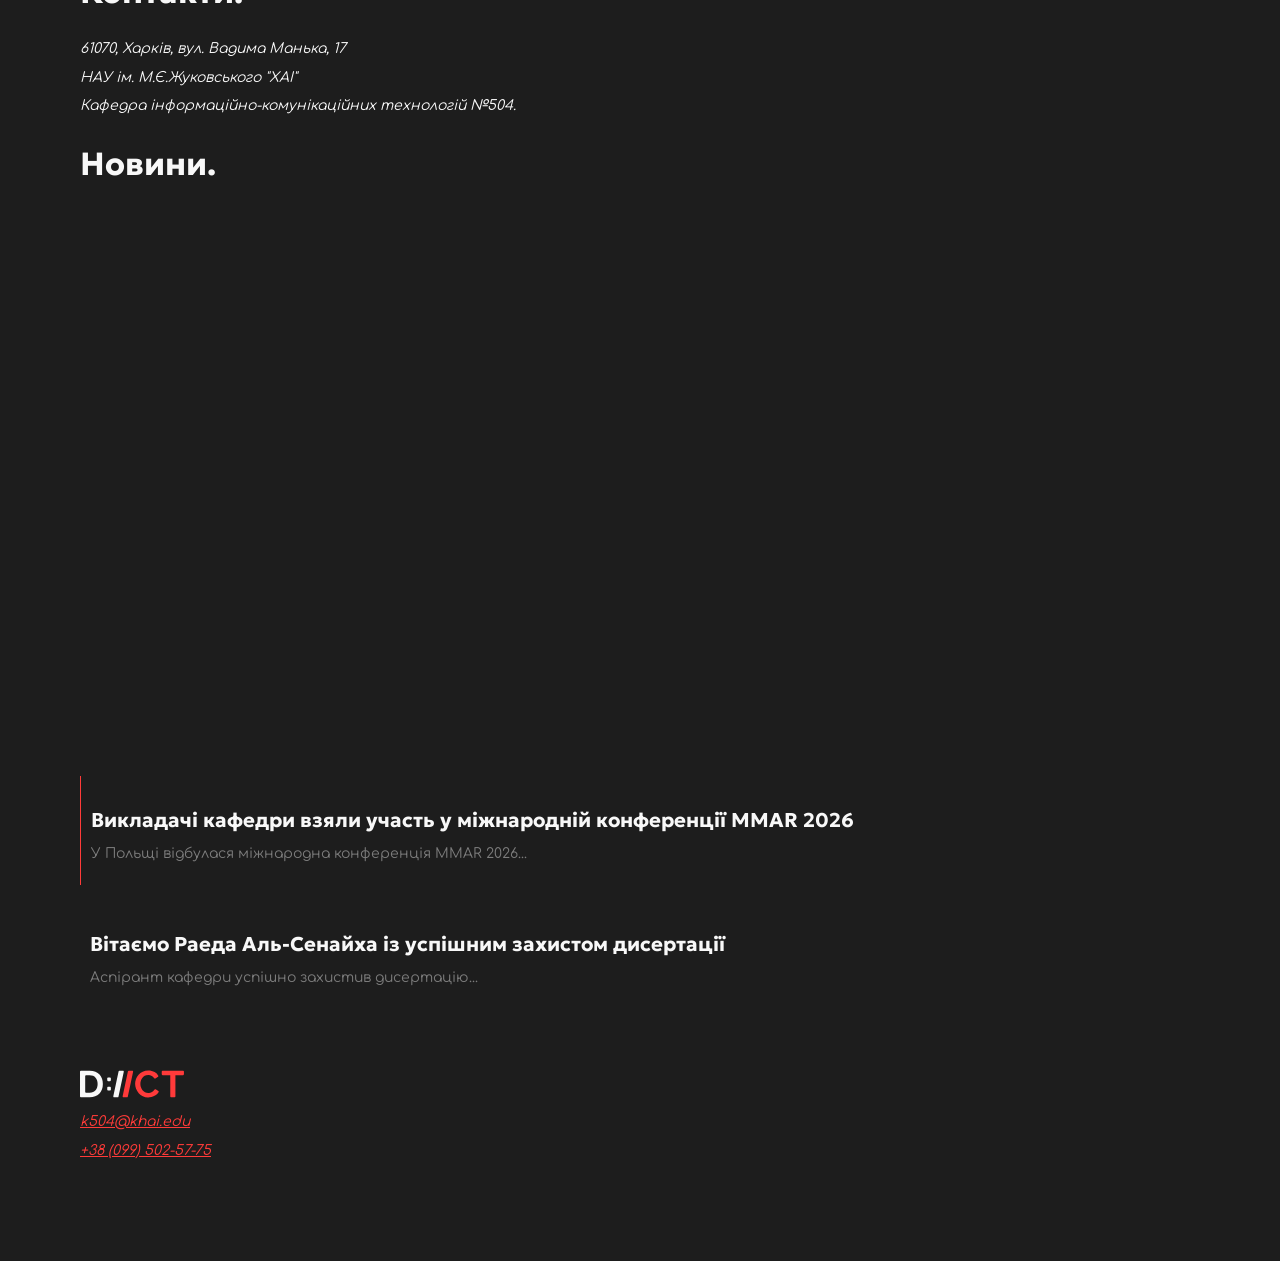
==== commit 101f2cdf: "prac7" ====
--- a/Project/index.html
+++ b/Project/index.html
@@ -1,5 +1,5 @@
 <!doctype html>
-<html lang="uk">
+<html lang="uk" data-theme="dark">
 <head>
     <meta charset="UTF-8">
     <meta name="viewport"
@@ -8,7 +8,6 @@
     <title>Homepage | Department of Information and Communication Technologies</title>
 
     <link rel="stylesheet" href="css/main.css">
-  
 </head>
 <body>
 
@@ -36,7 +35,7 @@
     <section id="Banner">
         <img src="images/Man.png" alt="Banner">
         <h1>Створюй майбутнє. Тут і зараз!</h1>
-        <p>Вибери не просто освіту - обери шлях до свого технологічного майбутнього! Кафедра ІКТ ХАІ - це місце, де ідеї стають реальністю, а знання відкривають двері до кар’єри мрії. Почни свій шлях вже сьогодні!</p>
+        <p>Вибери не просто освіту - обери шлях до своего технологічного майбутнього! Кафедра ІКТ ХАІ - це місце, де ідеї стають реальністю, а знання відкривають двері до кар’єри мрії. Почни свій шлях вже сьогодні!</p>
     </section>
 
     <section id="specialties">
@@ -48,9 +47,8 @@
             </div>
         </article>
         <article>
-            <h2>Якщо в числах.</h2>
             <div class="text_specialties">
-                <h3>F6 - бакалаврський рівень  «Штучний інтелект та інформаційні системи»</h3>
+                <h3>F6 - бакалаврський рівень «Штучний інтелект та інформаційні системи»</h3>
                 <p>Кафедра Інформаційно-комунікаційних технологій імені О.О. Зеленського має понад 60 років досвіду освітньої та наукової діяльності. Сьогодні кафедра готує висококваліфікованих фахівців у галузі інформаційних технологій, електронних комунікацій та інфокомунікаційних систем за наступними програмами:</p>
             </div>
         </article>
@@ -153,44 +151,44 @@
         <h2>Форма зворотного зв'язку з абітурієнтами</h2>
         <form action="#" method="post">
             <p>
-                <label for="fullname">Ваше ім'я та прізвище<span style="color: red;">*</span><br></label>
+                <label for="fullname">Ваше ім'я та прізвище<span>*</span><br></label>
                 <input type="text" id="fullname" name="fullname" placeholder="Your answer" required>
             </p>
             <p>
-                <label for="phone">Контактний телефон<span style="color: red;">*</span><br></label>
+                <label for="phone">Контактний телефон<span>*</span><br></label>
                 <input type="tel" id="phone" name="phone" placeholder="Your phone" required>
             </p>
             <p>
-                <label for="email">Електронна пошта <span style="color: red;">*</span></label><br>
+                <label for="email">Електронна пошта <span>*</span></label><br>
                 <input type="email" id="email" name="email" placeholder="Your email address" required>
             </p>
             <p>
-                <label for="telegram">Телеграм <span style="color: red;">*</span></label><br>
+                <label for="telegram">Телеграм <span>*</span></label><br>
                 <input type="text" id="telegram" name="telegram" placeholder="Your answer" required>
             </p>
             <p>
-                <label for="nmt-math">Бали НМТ - Математика <span style="color: red;">*</span></label><br>
+                <label for="nmt-math">Бали НМТ - Математика <span>*</span></label><br>
                 <input type="text" id="nmt-math" name="nmt_math" placeholder="Your answer" required>
             </p>
             <p>
-                <label for="nmt-ua">Бали НМТ - Українська мова <span style="color: red;">*</span></label><br>
+                <label for="nmt-ua">Бали НМТ - Українська мова <span>*</span></label><br>
                 <input type="text" id="nmt-ua" name="nmt_ua" placeholder="Your answer" required>
             </p>
             <p>
-                <label for="nmt-history">Бали НМТ - Історія України <span style="color: red;">*</span></label><br>
+                <label for="nmt-history">Бали НМТ - Історія України <span>*</span></label><br>
                 <input type="text" id="nmt-history" name="nmt_history" placeholder="Your answer" required>
             </p>
             <p>
-                <label for="nmt-fourth">Четвертий предмет з НМТ і бали за ним <span style="color: red;">*</span></label><br>
+                <label for="nmt-fourth">Четвертий предмет з НМТ і бали за ним <span>*</span></label><br>
                 <input type="text" id="nmt-fourth" name="nmt_fourth" placeholder="Your answer" required>
             </p>
             <p>
                 <label for="directions">Які напрями вам цікаві?</label><br>
-                <textarea id="directions" name="directions" rows="6" style="width: 100%;"></textarea>
-            </p>
-            <p style="text-align: right;">
-                <button type="submit">Submit</button>
-            </p>
+                <textarea id="directions" name="directions" rows="6"></textarea>
+            </p>
+            <button type="submit" class="button">
+                <p>Submit</p>
+            </button>
         </form>
     </section>
 
--- a/Project/css/main.css
+++ b/Project/css/main.css
@@ -1,10 +1,99 @@
+@import url("https://fonts.googleapis.com/css2?family=Comfortaa:wght@300..700&family=Geologica:wght@100..900&display=swap");
+:root {
+  --primary-color: #1d1d1d;
+  --primary-text-color: #f8f8f8;
+  --red-color: #ff3b39;
+  --red-hover-color: #ff1a18;
+  --grey-color: #7c7c7c;
+  --silver-color: #bfbfbf;
+}
+
+[data-theme=light] {
+  --primary-color: #f8f8f8;
+  --primary-text-color: #1d1d1d;
+  --red-color: #ff3b39;
+  --red-hover-color: #ff1a18;
+  --grey-color: #7c7c7c;
+  --silver-color: #bfbfbf;
+}
+
 body {
-  font-family: Arial, sans-serif;
-  background-color: #8E8E8E;
-  color: #FFF;
+  font-size: 14px;
+  font-family: "Comfortaa", sans-serif;
+  color: var(--primary-text-color);
+}
+
+h1, h2, h3, h4, h5, h6,
+.h1, .h2, .h3, .h4, .h5, .h6 {
+  line-height: 1.4;
+  font-weight: 700;
+  font-family: "Geologica", sans-serif;
+}
+
+h1, .h1 {
+  font-size: 38px;
+}
+
+h2, .h2 {
+  font-size: 32px;
+}
+
+h3, .h3 {
+  font-size: 28px;
+}
+
+h4, .h4 {
+  font-size: 24px;
+}
+
+h5, .h5 {
+  font-size: 18px;
+}
+
+h6, .h6 {
+  font-size: 16px;
+}
+
+.p, p {
+  font-size: 14px;
+  line-height: 1.2;
+  margin: 12px 0;
+}
+
+.small, small {
+  font-size: 12px;
+  line-height: 1.2;
+}
+
+.scc_large-text,
+.large {
+  font-size: 16px;
+  line-height: 1.4;
+}
+
+a {
+  color: var(--red-color);
+  font-weight: 400;
+  text-decoration: underline;
+}
+a:active, a:hover, a:focus {
+  text-decoration: none;
+}
+
+strong {
+  font-weight: 700;
+}
+
+em {
+  font-style: italic;
+}
+
+body {
+  background: var(--primary-color);
+  color: var(--primary-text-color);
   max-width: 80em;
   margin: 50px auto;
-  padding: 0 16px;
+  padding: 0 15px;
 }
 
 section {
@@ -20,38 +109,146 @@
   padding: 40px 0;
 }
 
-.text_reviews {
-  border: 1px solid #8E8E8E;
+a {
+  color: var(--red-color);
+}
+
+.button {
+  background: var(--red-color);
+  color: var(--primary-text-color);
+  width: fit-content;
+  padding: 7px 14px;
+  border-radius: 5px;
+  margin: 40px 0;
+  border: 1px solid var(--red-color);
+}
+.button p {
+  margin: 0;
+}
+.button:hover {
+  background: var(--red-hover-color);
+  border-color: var(--red-hover-color);
+}
+.button:focus {
+  background: var(--primary-color);
+}
+
+input, textarea {
+  font-family: inherit;
+  font-size: 14px;
+  color: var(--primary-text-color);
+  background: transparent;
+  border: 1px solid var(--grey-color);
+  border-radius: 4px;
+  padding: 8px;
+  box-sizing: border-box;
+}
+input::placeholder, textarea::placeholder {
+  color: var(--silver-color);
+}
+
+table {
+  border-collapse: collapse;
+  width: 100%;
+}
+table th {
+  font-size: 16px;
+  font-weight: 700;
+  text-align: left;
+  padding: 8px;
+}
+table td {
+  font-size: 14px;
+  padding: 8px;
+}
+
+header {
+  padding: 15px 0;
+}
+
+footer {
+  padding: 40px 0;
+}
+
+.text_specialties h3 {
+  font-family: "Geologica", sans-serif;
+  font-size: 20px;
+  margin-bottom: 12px;
+}
+.text_specialties p {
+  font-family: "Comfortaa", sans-serif;
+  font-size: 14px;
+  color: var(--grey-color);
+}
+
+.text_specialties {
+  border: 1px solid var(--grey-color);
   padding: 20px;
   border-radius: 20px;
 }
 
-.text_specialties {
-  border: 1px solid #8E8E8E;
+#specialties article {
+  margin-bottom: 10px;
+}
+#specialties article:last-child {
+  margin-bottom: 0;
+}
+
+.text_numbers h3 {
+  font-family: "Geologica", sans-serif;
+  font-size: 36px;
+  color: var(--red-color);
+  margin-bottom: 4px;
+}
+.text_numbers p {
+  font-family: "Comfortaa", sans-serif;
+  font-size: 14px;
+  color: var(--grey-color);
+}
+
+#numbers article:not(:last-child) {
+  margin-bottom: 15px;
+}
+#numbers article:not(:last-child) .text_numbers {
+  border-left: 1px solid var(--red-color);
+}
+
+.text_numbers {
+  padding: 10px;
+}
+
+.text_reviews p {
+  font-family: "Comfortaa", sans-serif;
+  font-size: 14px;
+  color: var(--grey-color);
+}
+
+.text_reviews {
+  border: 1px solid var(--grey-color);
   padding: 20px;
   border-radius: 20px;
 }
 
-#numbers article:not(:last-child) {
-  margin-bottom: 15px;
-}
-#numbers article:not(:last-child) .text_numbers {
-  border-left: 1px solid #FF3A3A;
-}
-
-.text_numbers {
-  padding: 10px;
+.text_news h3 {
+  font-family: "Geologica", sans-serif;
+  font-size: 20px;
+  margin-bottom: 8px;
+}
+.text_news p {
+  font-family: "Comfortaa", sans-serif;
+  font-size: 14px;
+  color: var(--grey-color);
 }
 
 #news article:not(:last-child) {
   margin-bottom: 15px;
 }
 #news article:not(:last-child) .text_news {
-  border-left: 1px solid #FF3A3A;
+  border-left: 1px solid var(--red-color);
 }
 
 .text_news {
   padding: 10px;
 }
 
-/*# sourceMappingURL=style.css.map */
+/*# sourceMappingURL=main.css.map */
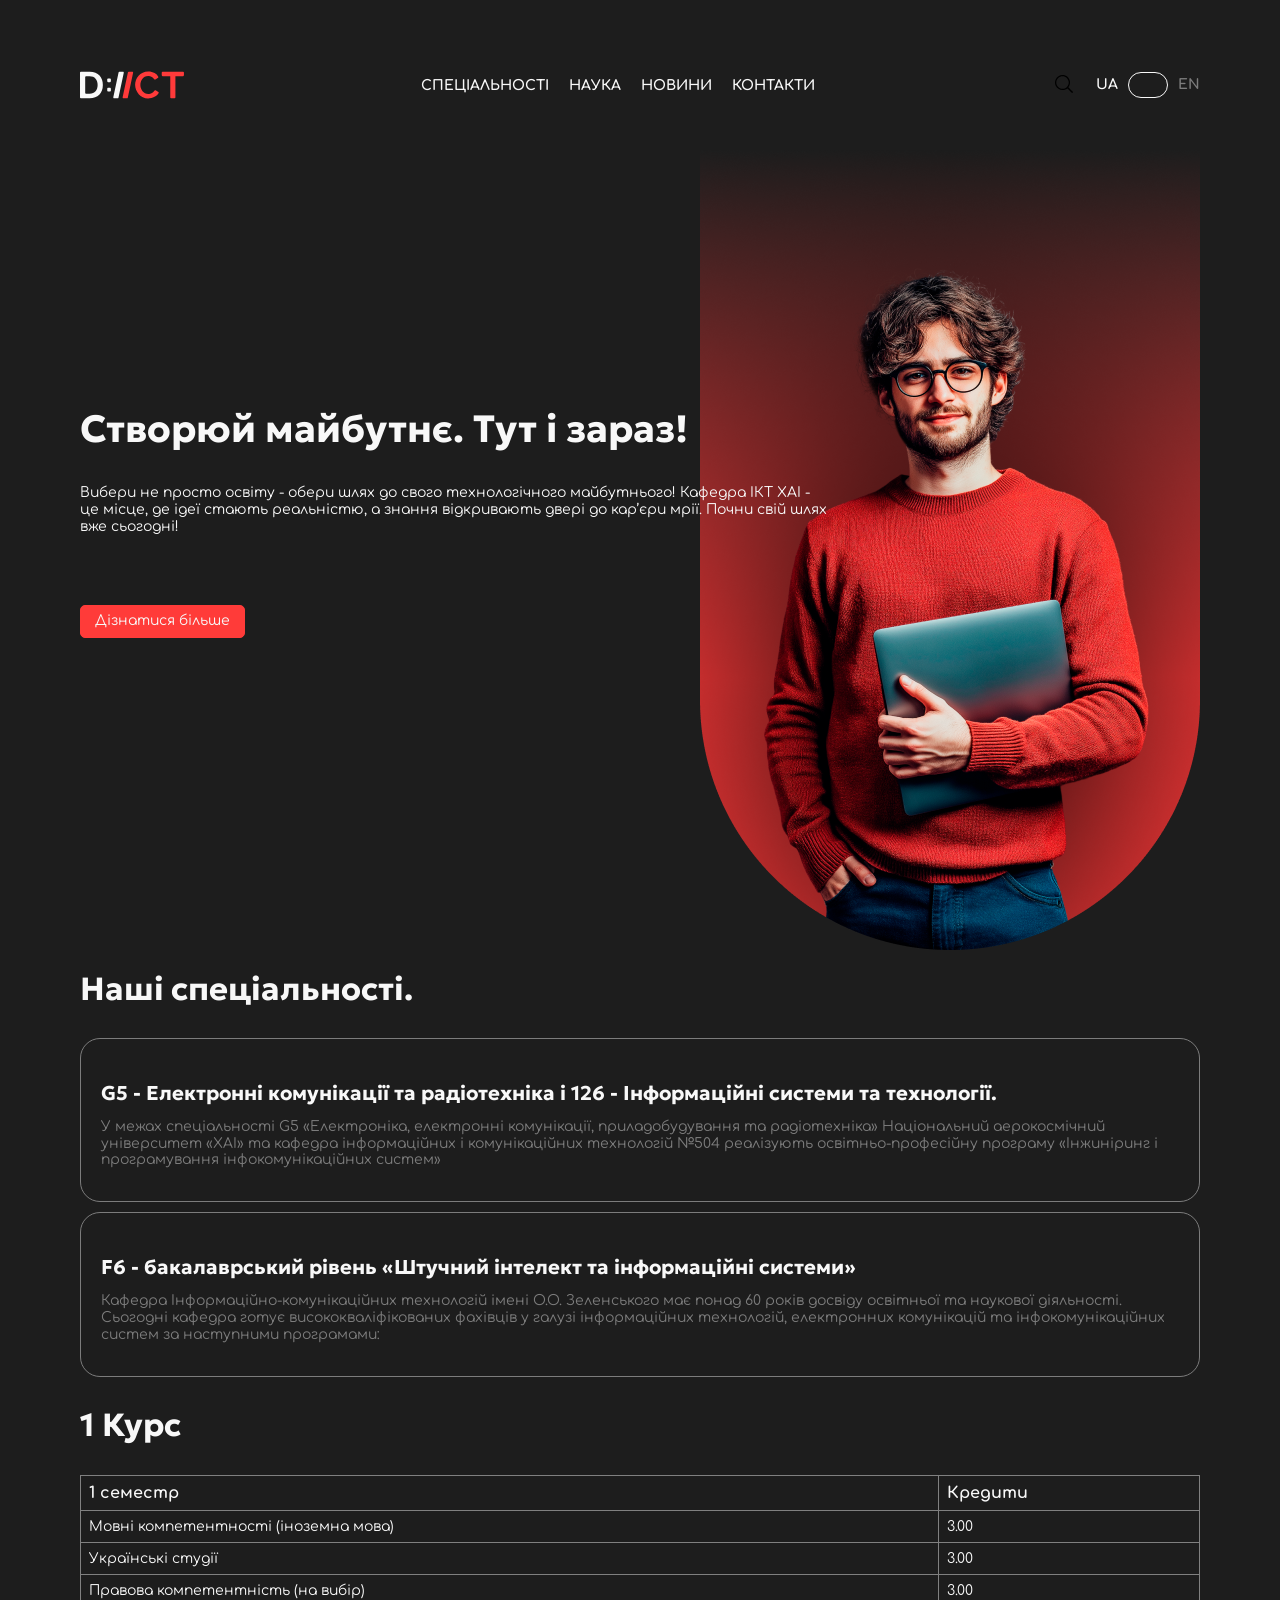
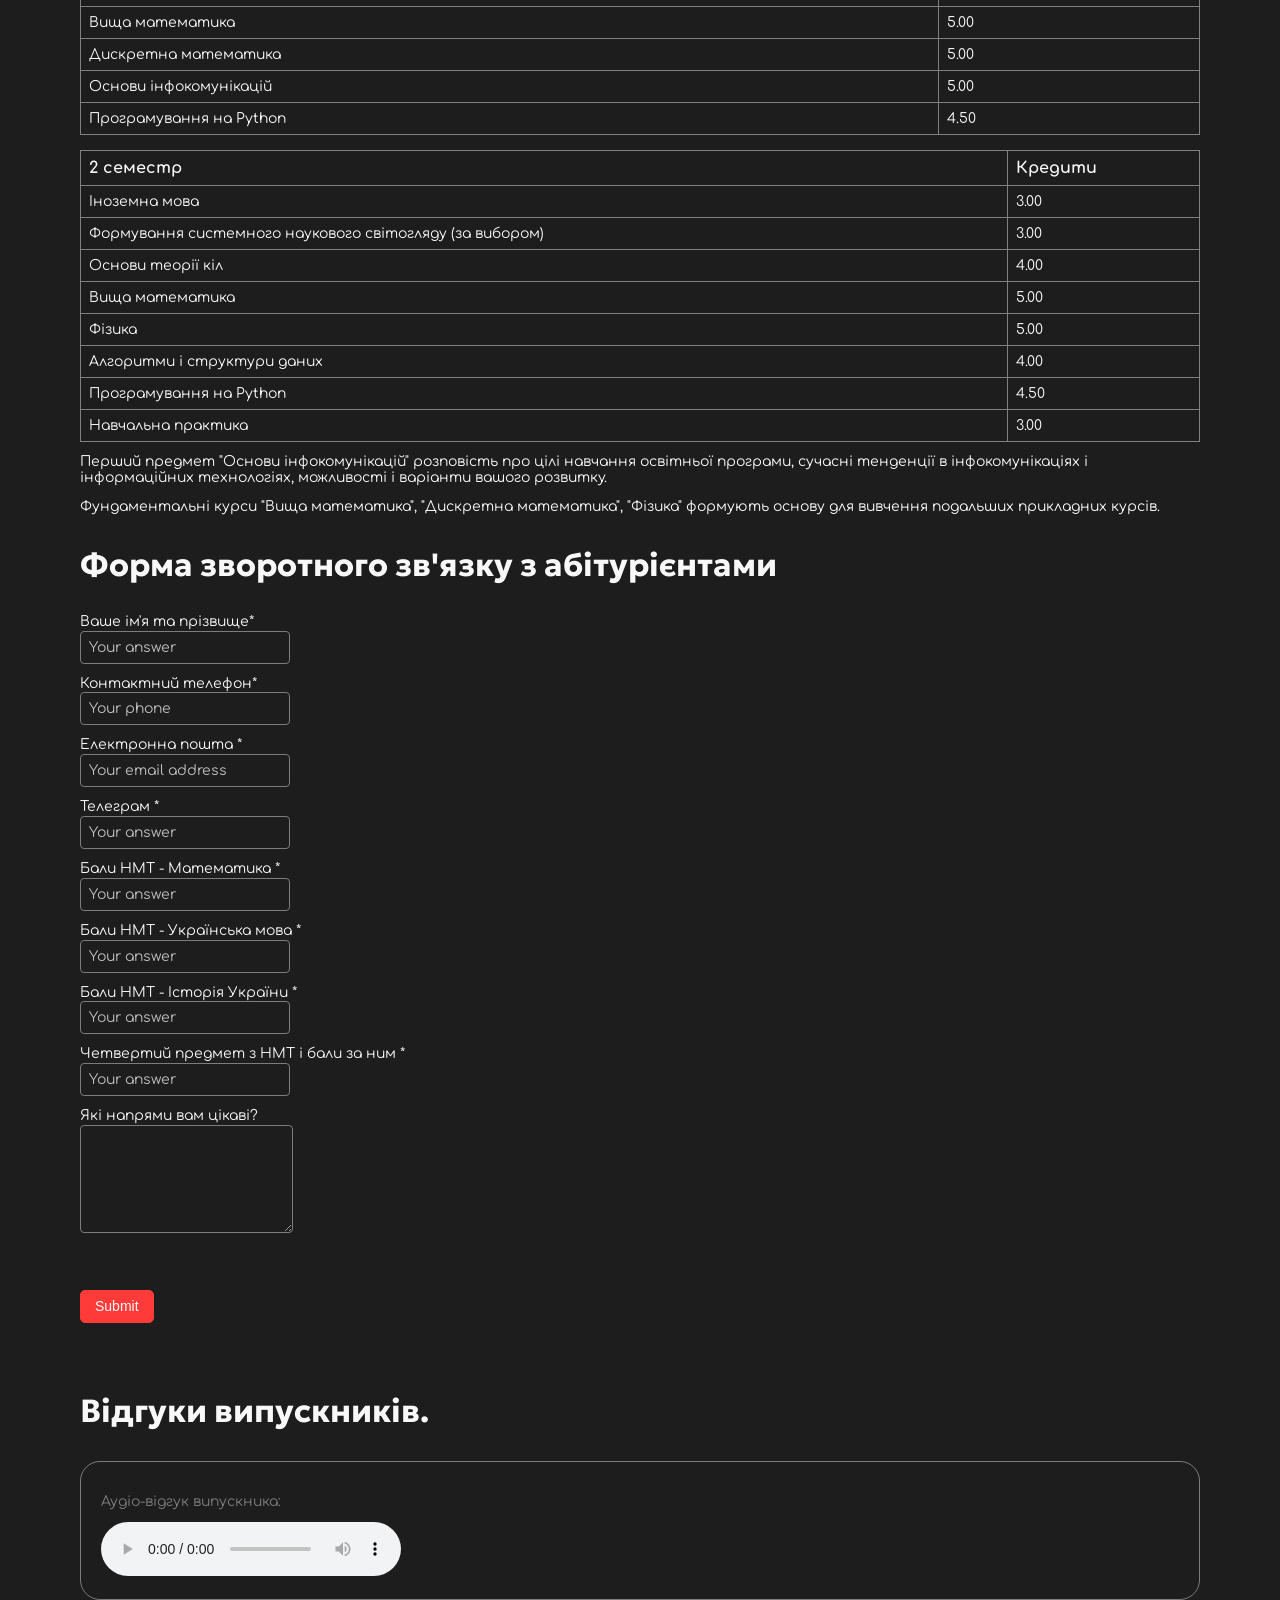
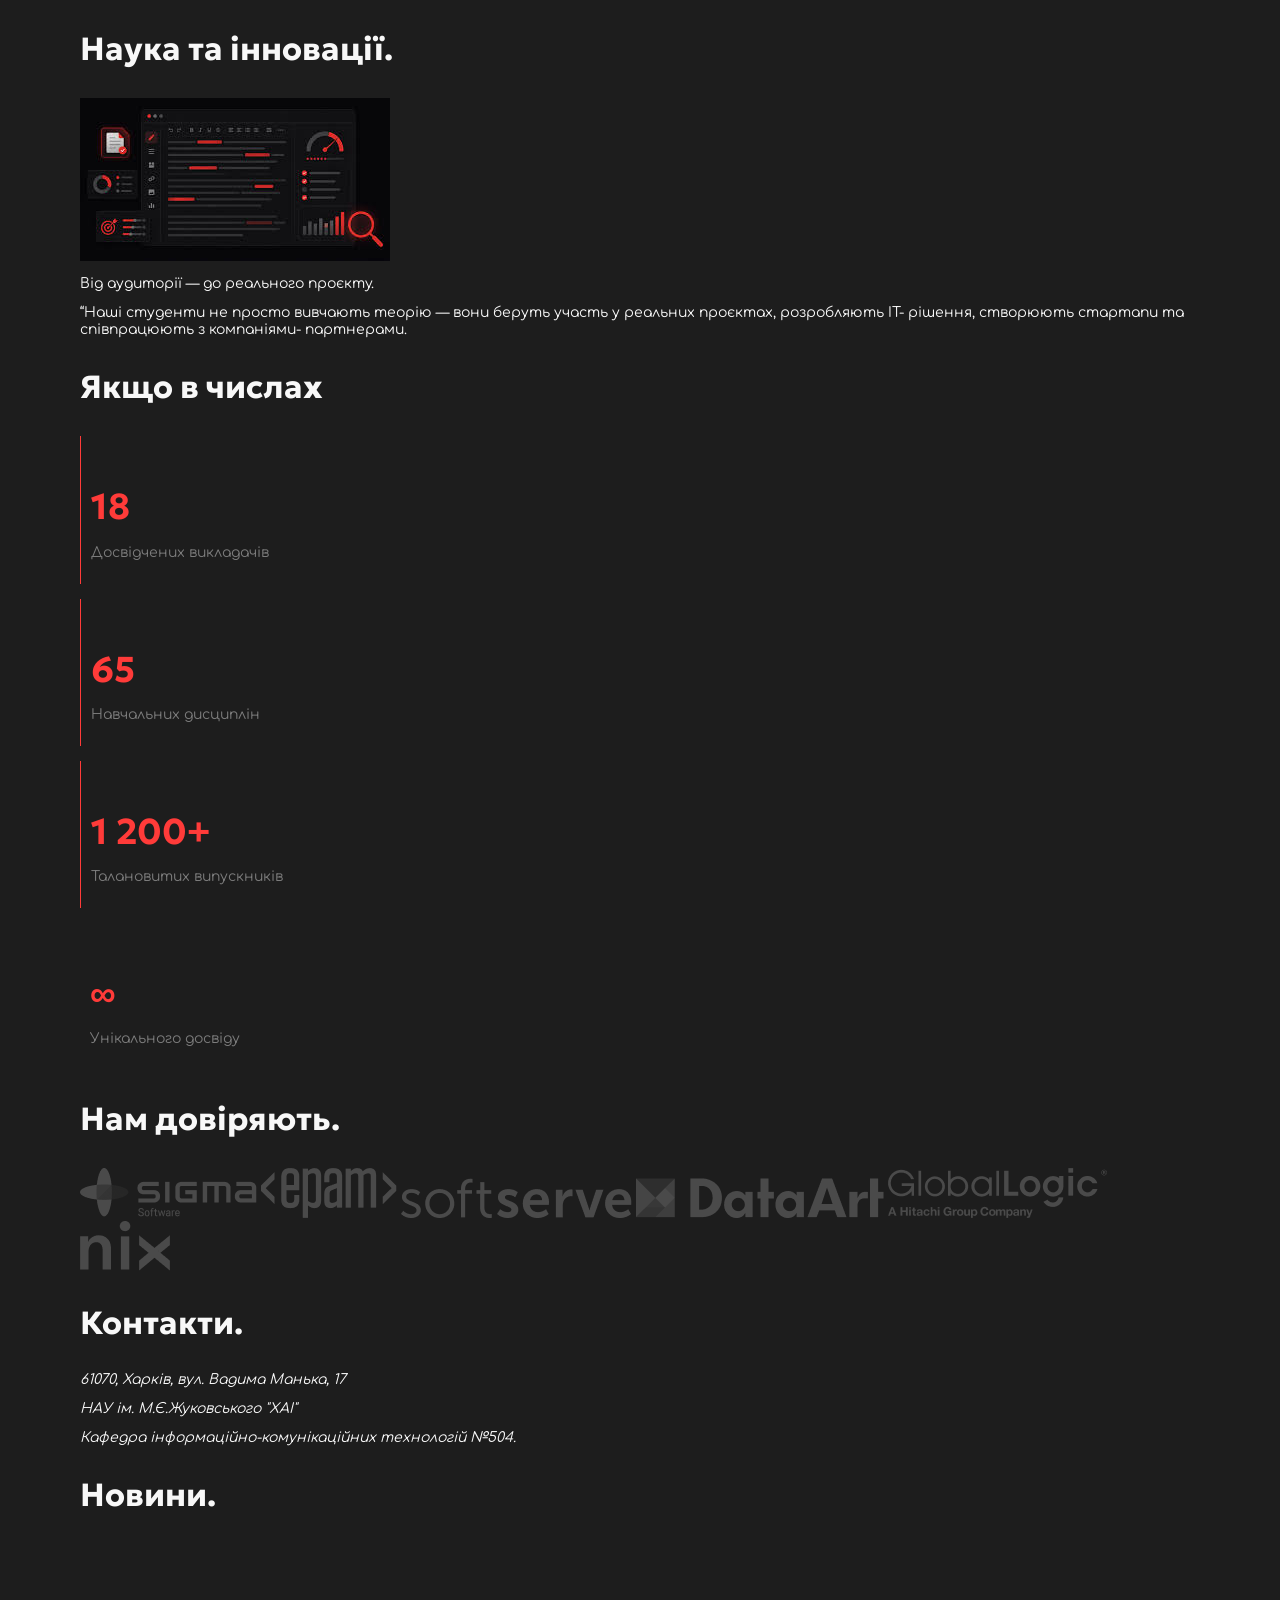
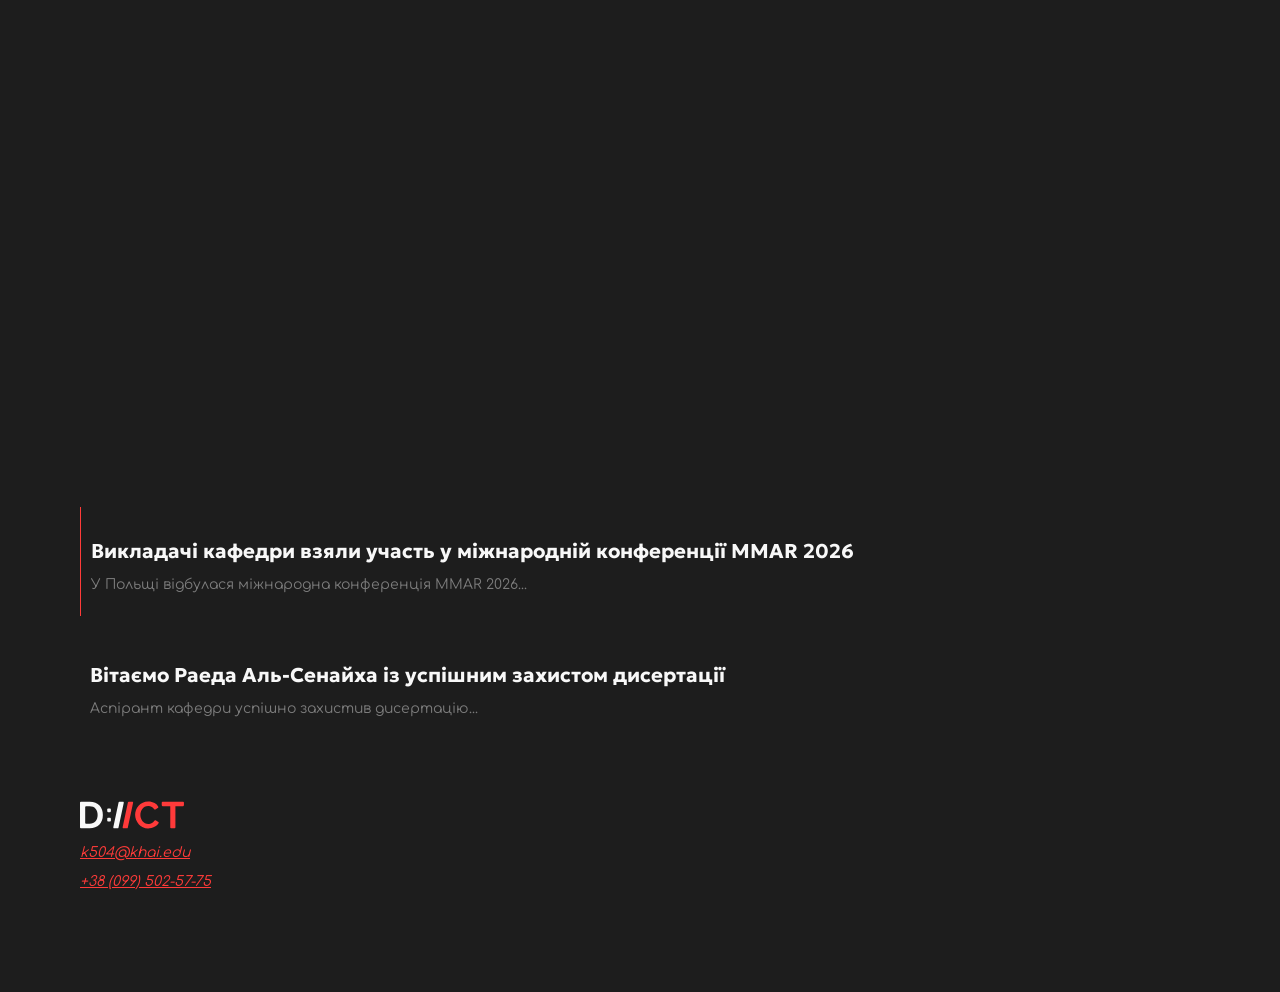
==== commit f23d1c45: "prac8" ====
--- a/Project/index.html
+++ b/Project/index.html
@@ -12,30 +12,49 @@
 <body>
 
 <header>
-    <a href="#">
-        <img src="images/logo.svg" alt="Логотип кафедри">
-    </a>
+    <div class="logo">
+        <a href="#">
+            <img src="images/logo.svg" alt="Логотип кафедри">
+        </a>
+    </div>
+
     <nav>
-        <ul>
-            <li><a href="#specialties">Спеціальності</a></li>
-            <li><a href="#science">Наука</a></li>
-            <li><a href="#news">Новини</a></li>
-            <li><a href="#contact">Контакти</a></li>
+        <ul class="main-menu">
+            <li><a href="#specialties" class="menu-link">Спеціальності</a></li>
+            <li><a href="#science" class="menu-link">Наука</a></li>
+            <li><a href="#news" class="menu-link">Новини</a></li>
+            <li><a href="#contact" class="menu-link">Контакти</a></li>
         </ul>
     </nav>
-    <a href="#">
-        <img src="images/magnifier.svg" alt="Пошук" width="32">
-    </a>
-    <span>
-        <a href="?lang=ua">UA</a> | <a href="?lang=en">EN</a>
-    </span>
+
+    <div class="search">
+        <a href="#">
+            <img src="images/magnifier.svg" alt="Пошук" width="24">
+        </a>
+    </div>
+
+    <div class="lang">
+        <ul class="lang-wrapper">
+            <li class="ua"><a href="?lang=ua" class="is-active">UA</a></li>
+            <li class="en"><a href="?lang=en">EN</a></li>
+        </ul>
+    </div>
 </header>
 
 <main>
-    <section id="Banner">
-        <img src="images/Man.png" alt="Banner">
-        <h1>Створюй майбутнє. Тут і зараз!</h1>
-        <p>Вибери не просто освіту - обери шлях до своего технологічного майбутнього! Кафедра ІКТ ХАІ - це місце, де ідеї стають реальністю, а знання відкривають двері до кар’єри мрії. Почни свій шлях вже сьогодні!</p>
+    <section id="banner">
+        <div class="content-wrapper">
+            <h1>Створюй майбутнє. Тут і зараз!</h1>
+            <div class="description">
+                <p>Вибери не просто освіту - обери шлях до свого технологічного майбутнього! Кафедра ІКТ ХАІ - це місце, де ідеї стають реальністю, а знання відкривають двері до кар’єри мрії. Почни свій шлях вже сьогодні!</p>
+            </div>
+            <a href="#specialties" class="button">
+                <p>Дізнатися більше</p>
+            </a>
+        </div>
+        <div class="image-wrapper">
+            <img src="images/Man.png" alt="Banner">
+        </div>
     </section>
 
     <section id="specialties">
--- a/Project/css/main.css
+++ b/Project/css/main.css
@@ -163,7 +163,124 @@
 }
 
 header {
-  padding: 15px 0;
+  display: flex;
+  flex-direction: row;
+  flex-wrap: wrap;
+  gap: 20px;
+  align-items: center;
+  padding: 20px 0;
+}
+header .logo {
+  width: 104px;
+}
+header .logo img {
+  display: block;
+  max-width: 100%;
+}
+header nav {
+  width: calc(100% - 292px);
+}
+header nav .main-menu {
+  margin: 0;
+  padding: 0;
+  list-style: none;
+  display: flex;
+  flex-direction: row;
+  flex-wrap: wrap;
+  gap: 20px;
+  justify-content: center;
+  font-weight: bold;
+}
+header nav .main-menu .menu-link {
+  text-decoration: none;
+  color: var(--primary-text-color);
+  text-transform: uppercase;
+  font-weight: bold;
+}
+header nav .main-menu .menu-link:hover {
+  color: var(--red-color);
+}
+header .search {
+  width: 24px;
+  margin-left: auto;
+}
+header .search a {
+  display: block;
+}
+header .lang {
+  width: 104px;
+}
+header .lang .lang-wrapper {
+  list-style: none;
+  margin: 0;
+  padding: 0;
+  display: flex;
+  align-items: center;
+  justify-content: space-between;
+  gap: 10px;
+}
+header .lang .lang-wrapper::before {
+  content: "";
+  display: block;
+  width: 38px;
+  height: 24px;
+  border-radius: 100px;
+  border: 1px solid var(--primary-text-color);
+  order: 2;
+}
+header .lang .lang-wrapper li {
+  font-size: 14px;
+  font-weight: bold;
+  line-height: 24px;
+  color: var(--grey-color);
+  position: relative;
+}
+header .lang .lang-wrapper li a {
+  text-decoration: none;
+  color: var(--grey-color);
+  display: inline-block;
+  font-size: 14px;
+  font-weight: bold;
+  line-height: 24px;
+}
+header .lang .lang-wrapper li a.is-active {
+  color: var(--primary-text-color);
+}
+header .lang .lang-wrapper li.ua {
+  order: 1;
+}
+header .lang .lang-wrapper li.ua a::after {
+  content: "";
+  display: none;
+  width: 18px;
+  height: 18px;
+  border-radius: 50%;
+  background: url("../images/uk.png") no-repeat;
+  background-size: 18px 18px;
+  position: absolute;
+  top: 3px;
+  right: -31px;
+}
+header .lang .lang-wrapper li.ua a.is-active::after {
+  display: block;
+}
+header .lang .lang-wrapper li.en {
+  order: 3;
+}
+header .lang .lang-wrapper li.en a::before {
+  content: "";
+  display: none;
+  width: 18px;
+  height: 18px;
+  border-radius: 50%;
+  background: url("../images/en.png") no-repeat;
+  background-size: 18px 18px;
+  position: absolute;
+  top: 3px;
+  left: -31px;
+}
+header .lang .lang-wrapper li.en a.is-active::before {
+  display: block;
 }
 
 footer {
@@ -251,4 +368,38 @@
   padding: 10px;
 }
 
+#banner {
+  position: relative;
+  height: 800px;
+  display: flex;
+  align-items: center;
+}
+#banner .content-wrapper {
+  width: 67%;
+  display: flex;
+  flex-direction: column;
+  gap: 30px;
+  position: relative;
+  z-index: 9;
+}
+#banner .content-wrapper h1 {
+  margin: 0;
+}
+#banner .content-wrapper .description p {
+  margin: 0;
+}
+#banner .content-wrapper .button {
+  text-decoration: none;
+  cursor: pointer;
+}
+#banner .image-wrapper {
+  position: absolute;
+  top: 10px;
+  right: 0;
+}
+#banner .image-wrapper img {
+  max-width: 100%;
+  height: auto;
+}
+
 /*# sourceMappingURL=main.css.map */
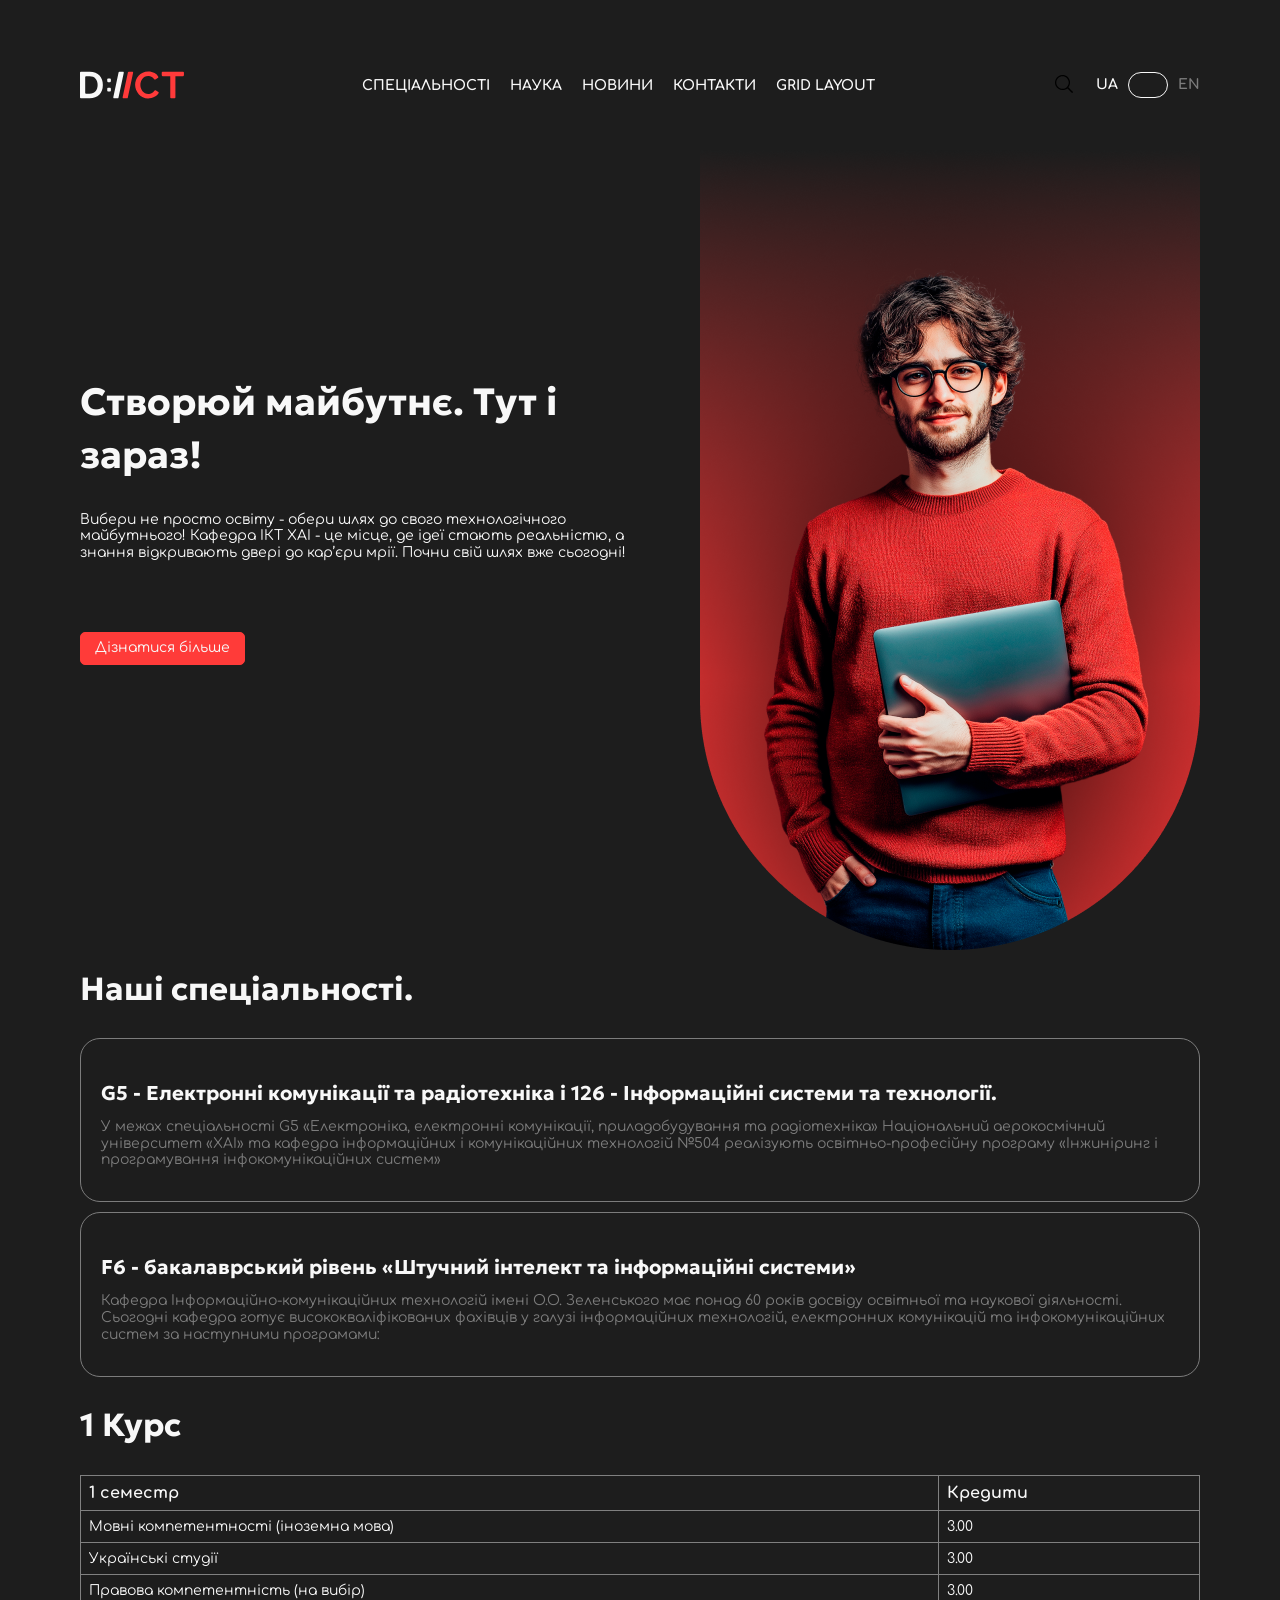
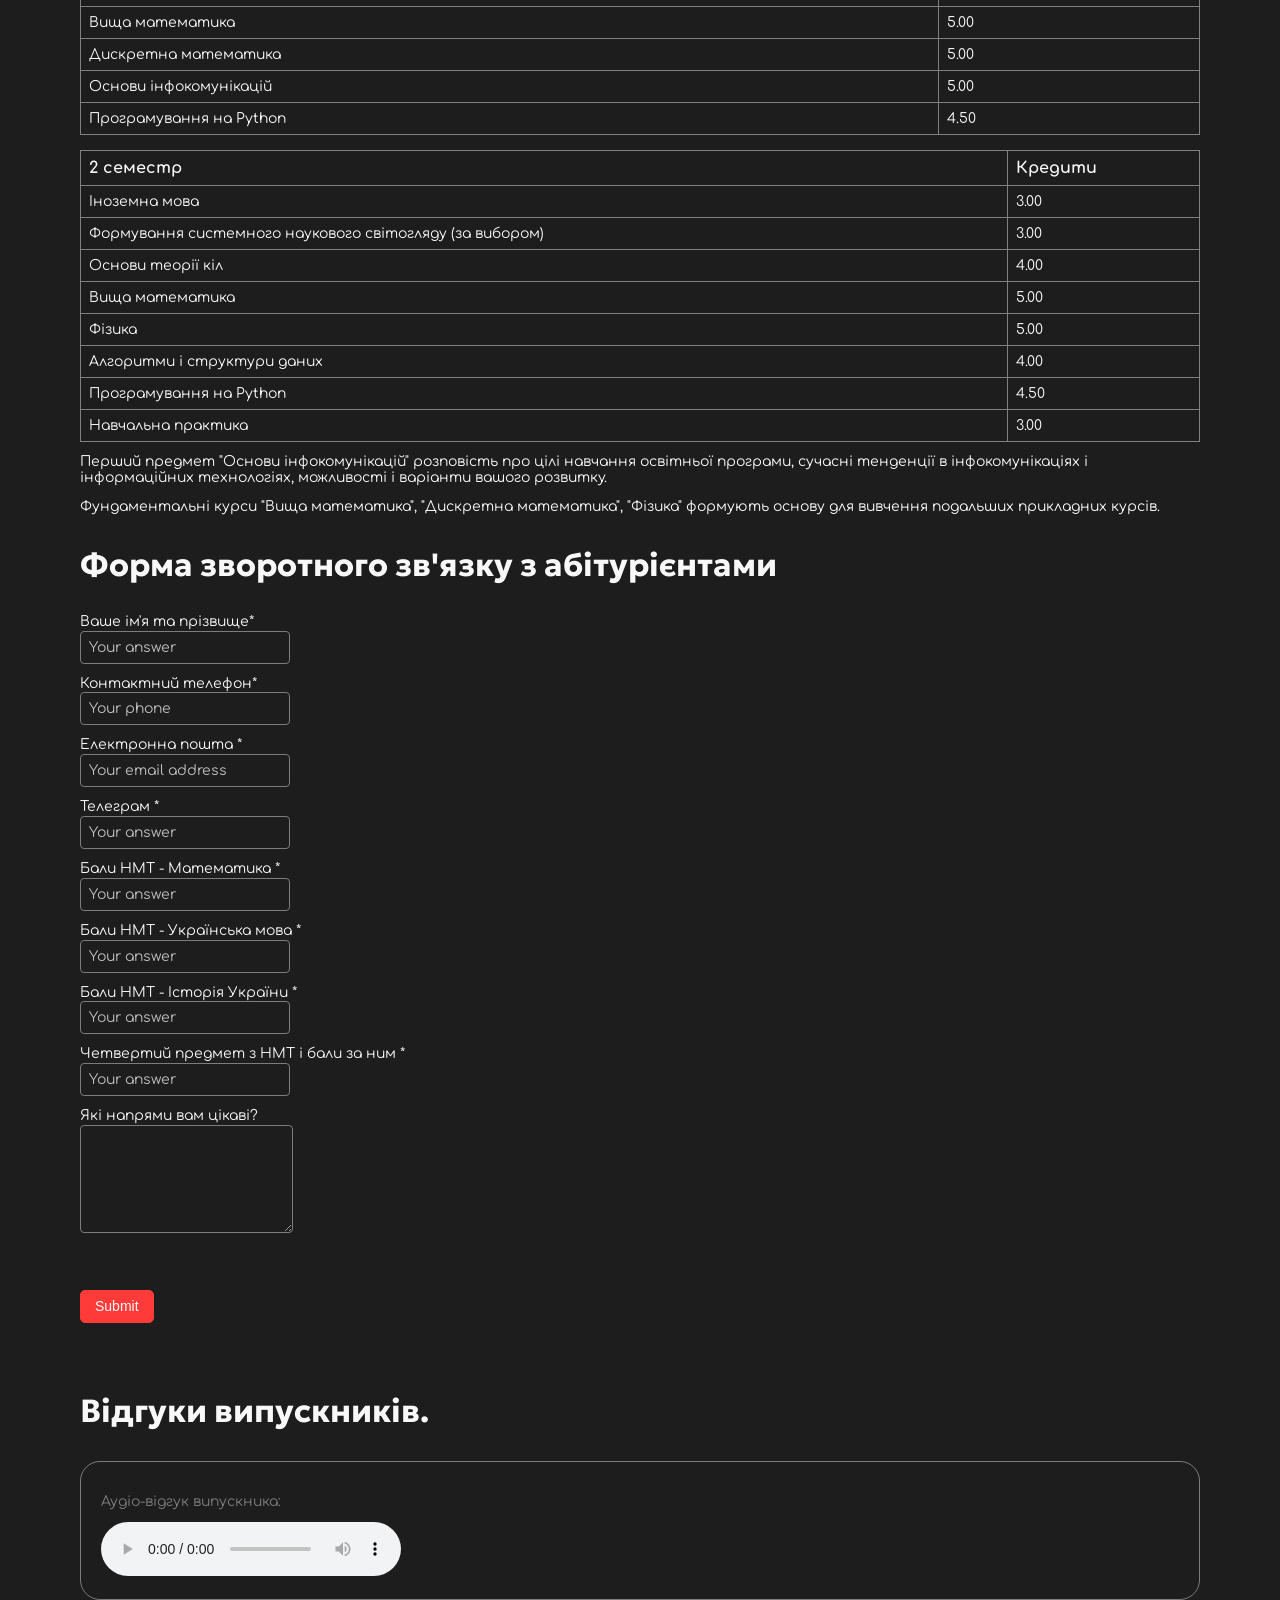
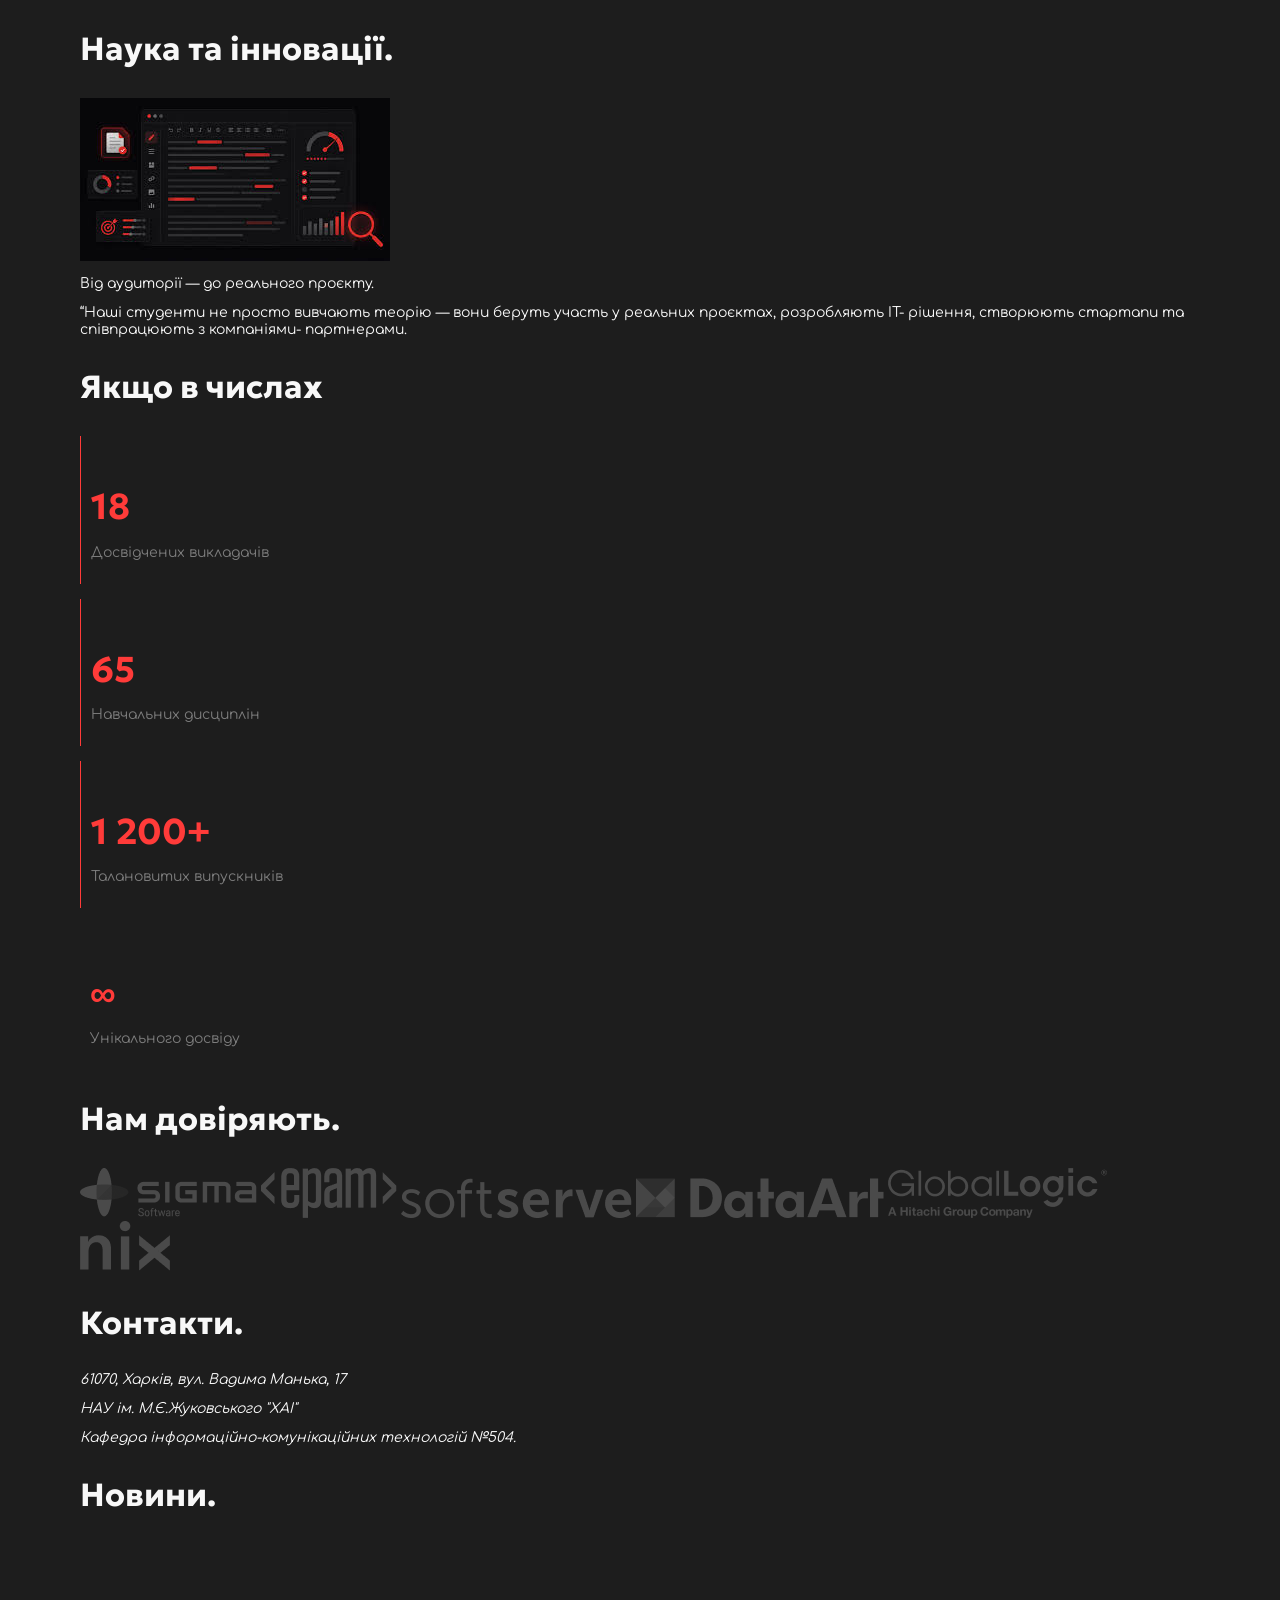
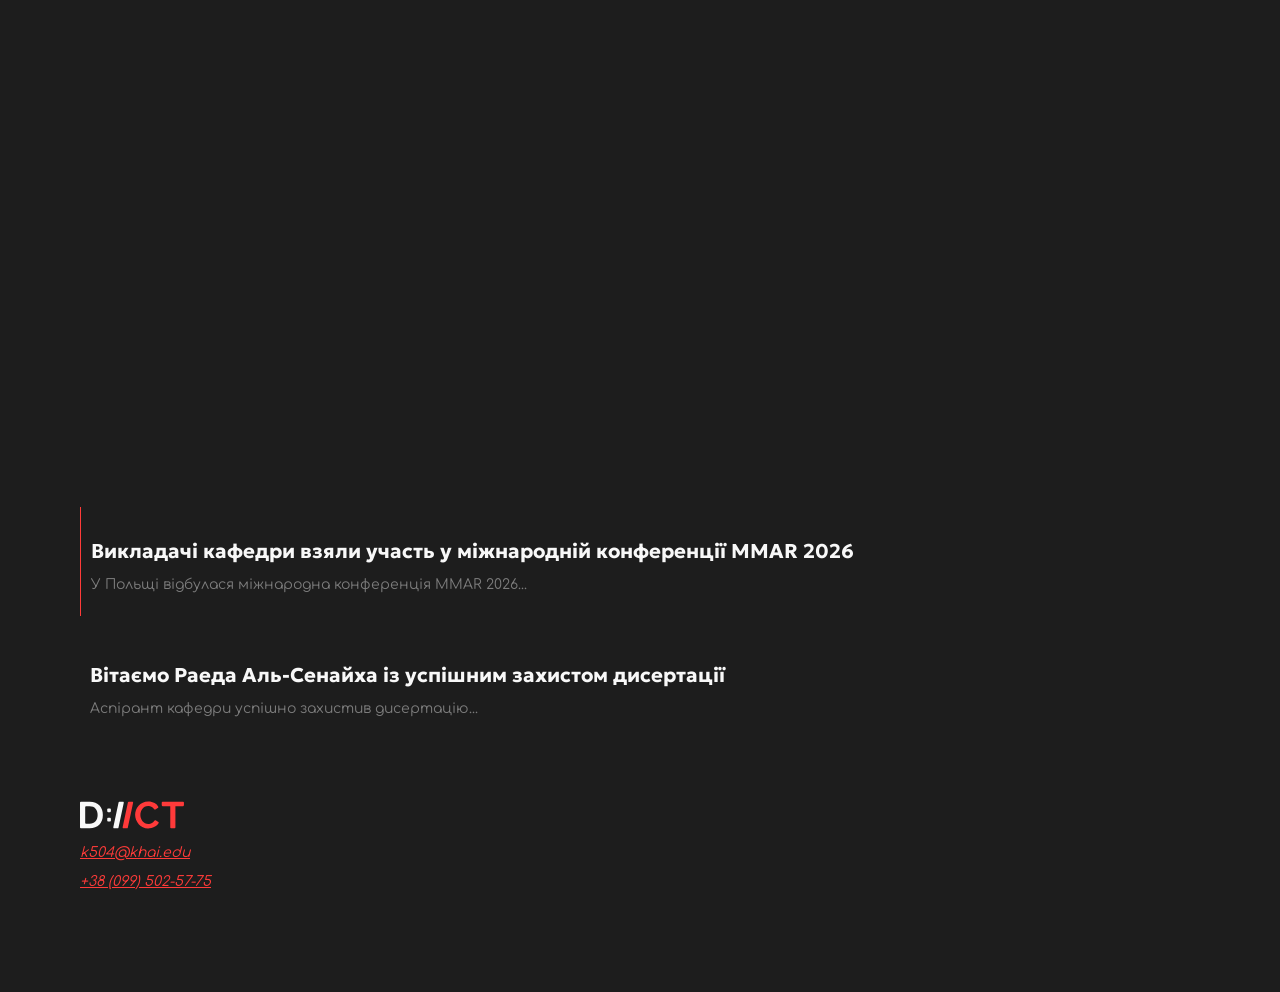
==== commit 91b15411: "Prac8" ====
--- a/Project/index.html
+++ b/Project/index.html
@@ -24,6 +24,7 @@
             <li><a href="#science" class="menu-link">Наука</a></li>
             <li><a href="#news" class="menu-link">Новини</a></li>
             <li><a href="#contact" class="menu-link">Контакти</a></li>
+            <li><a href="grid.html" class="menu-link">Grid Layout</a></li>
         </ul>
     </nav>
 
--- a/Project/css/main.css
+++ b/Project/css/main.css
@@ -375,7 +375,8 @@
   align-items: center;
 }
 #banner .content-wrapper {
-  width: 67%;
+  width: 50%;
+  max-width: 580px;
   display: flex;
   flex-direction: column;
   gap: 30px;
@@ -402,4 +403,96 @@
   height: auto;
 }
 
+.grid-page {
+  display: grid;
+  grid-template-columns: 220px 1fr 260px;
+  grid-template-rows: auto 1fr auto;
+  grid-template-areas: "header  header  header" "nav     main    sidebar" "footer  footer  footer";
+  gap: 20px;
+  min-height: 100vh;
+}
+.grid-page .grid-header,
+.grid-page .grid-nav,
+.grid-page .grid-main,
+.grid-page .grid-sidebar,
+.grid-page .grid-footer {
+  border: 1px solid var(--grey-color);
+  border-radius: 15px;
+  padding: 20px;
+}
+.grid-page .grid-header {
+  grid-area: header;
+  display: flex;
+  justify-content: space-between;
+  align-items: center;
+}
+.grid-page .grid-nav {
+  grid-area: nav;
+}
+.grid-page .grid-nav h3 {
+  font-size: 20px;
+  margin-top: 0;
+}
+.grid-page .grid-nav ul {
+  list-style: none;
+  padding: 0;
+  margin: 0;
+  display: flex;
+  flex-direction: column;
+  gap: 12px;
+}
+.grid-page .grid-main {
+  grid-area: main;
+}
+.grid-page .grid-main section {
+  margin-top: 0;
+}
+.grid-page .grid-main code {
+  color: var(--red-color);
+  font-weight: bold;
+}
+.grid-page .grid-sidebar {
+  grid-area: sidebar;
+}
+.grid-page .grid-sidebar h3 {
+  font-size: 20px;
+  margin-top: 0;
+}
+.grid-page .grid-footer {
+  grid-area: footer;
+  text-align: center;
+  padding: 20px;
+}
+.grid-page .grid-footer p {
+  margin: 0;
+  color: var(--grey-color);
+}
+
+.grid-gallery {
+  display: grid;
+  grid-template-columns: repeat(auto-fit, minmax(200px, 1fr));
+  gap: 16px;
+  margin-top: 20px;
+}
+.grid-gallery .gallery-item {
+  border: 1px solid var(--grey-color);
+  border-radius: 12px;
+  padding: 12px;
+  display: flex;
+  align-items: center;
+  justify-content: center;
+  background: rgba(255, 255, 255, 0.03);
+  overflow: hidden;
+  height: 180px;
+}
+.grid-gallery .gallery-item img {
+  max-width: 100%;
+  max-height: 100%;
+  object-fit: contain;
+  transition: transform 0.3s ease;
+}
+.grid-gallery .gallery-item:hover img {
+  transform: scale(1.05);
+}
+
 /*# sourceMappingURL=main.css.map */
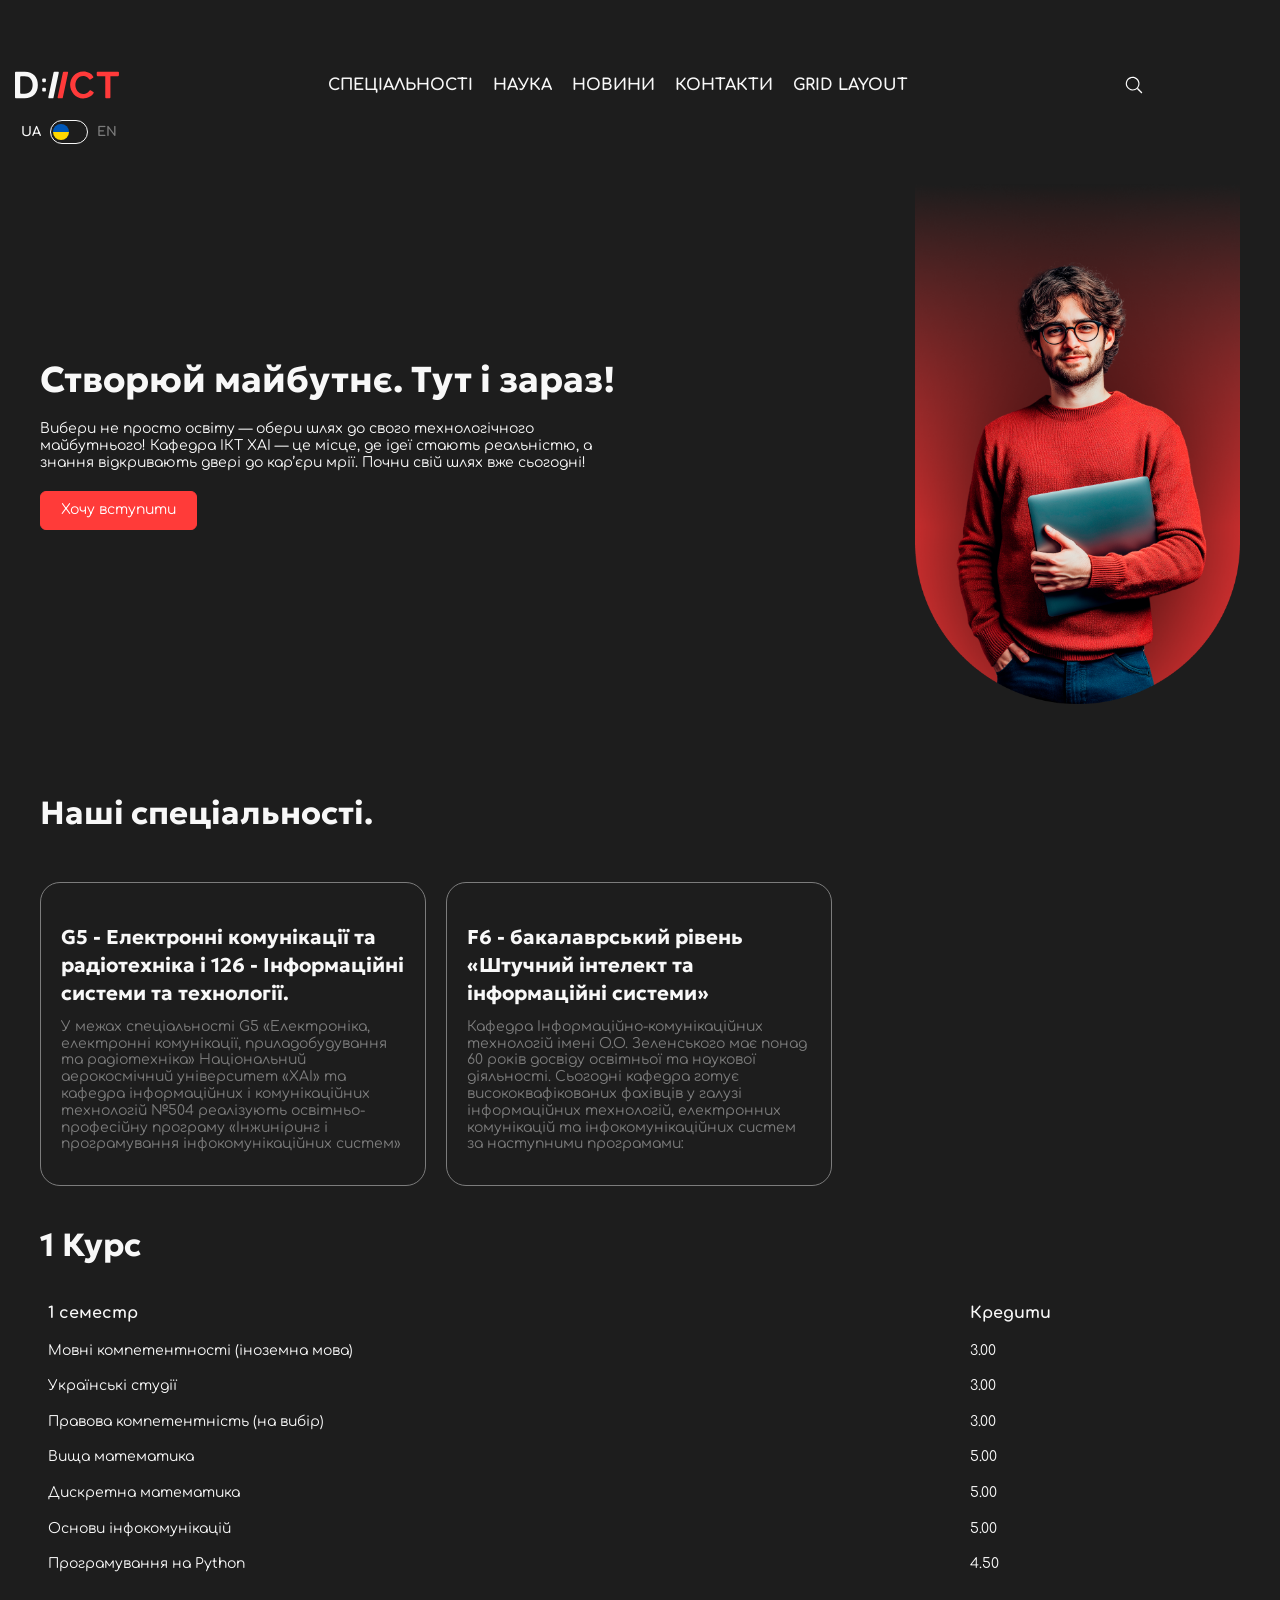
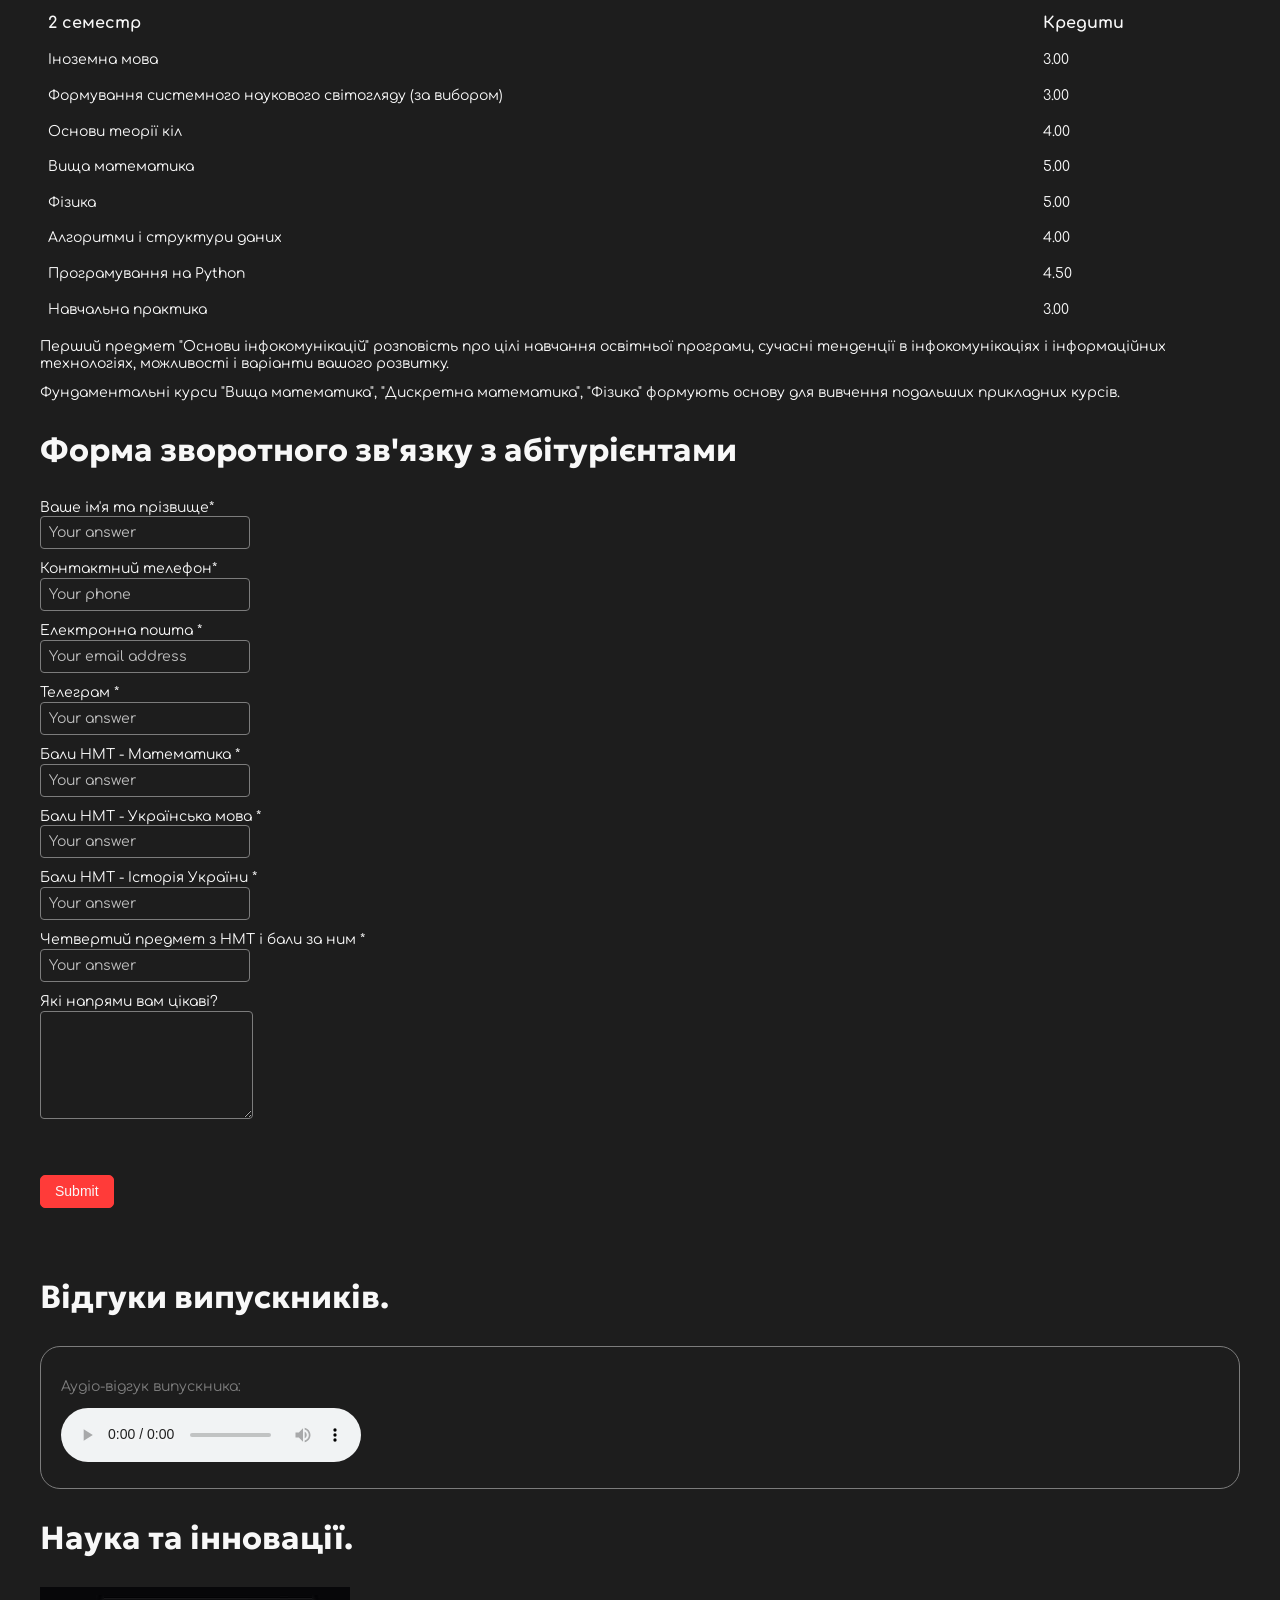
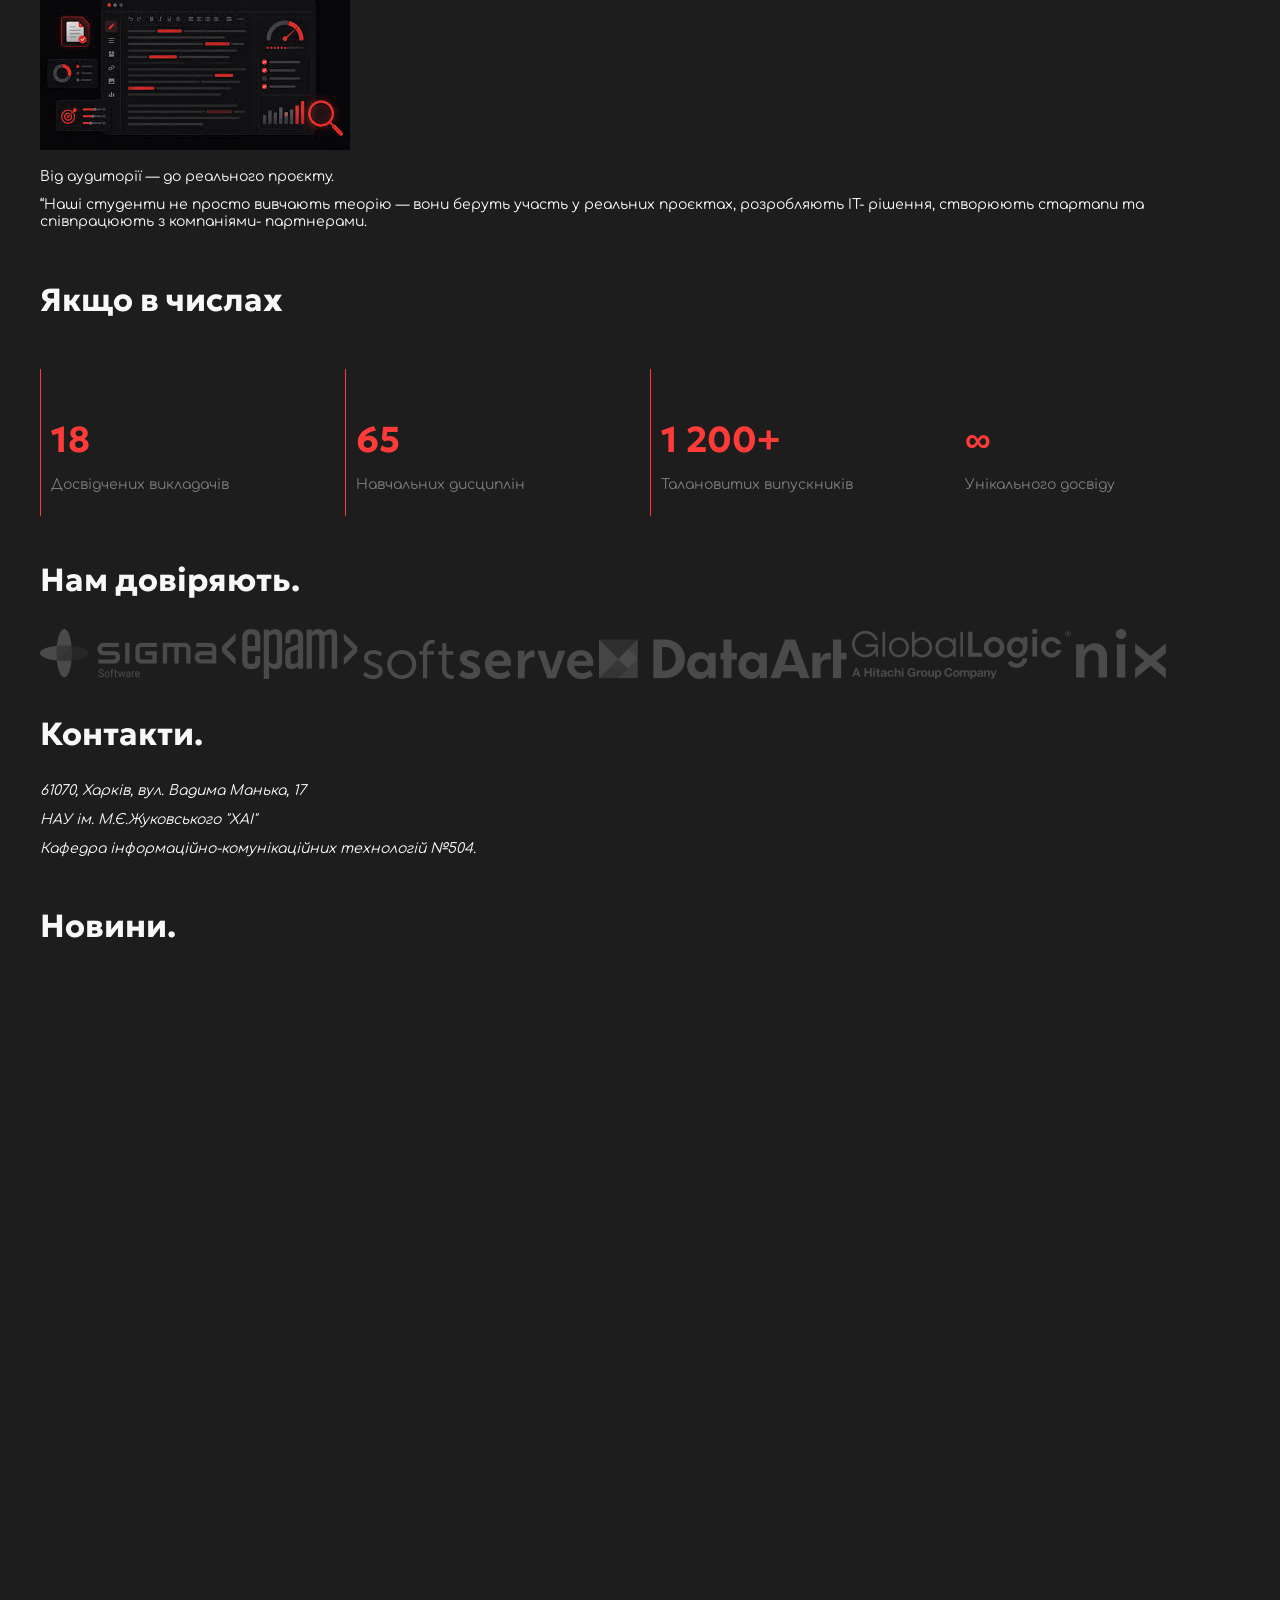
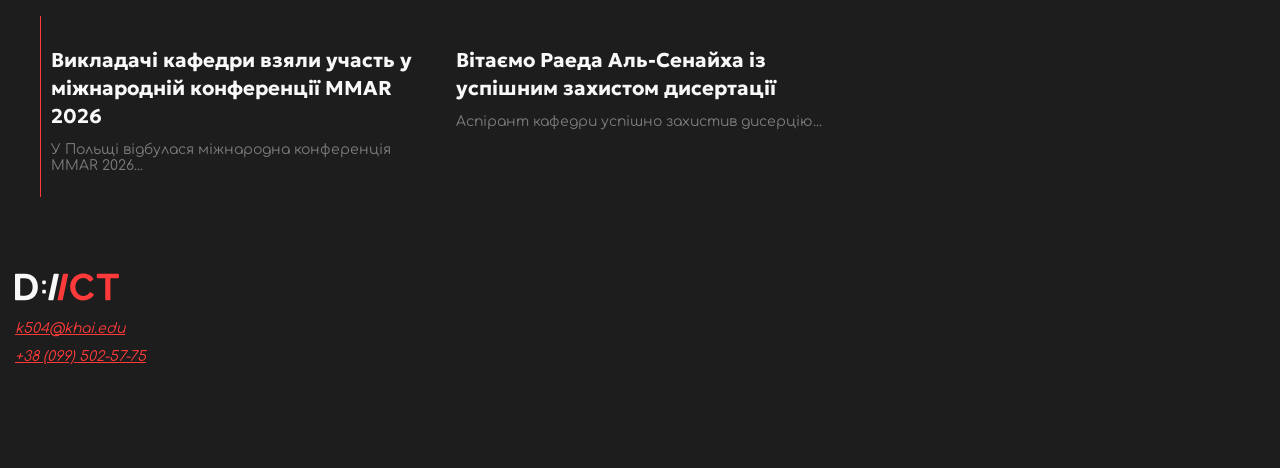
==== commit b1ae195c: "prac10" ====
--- a/Project/index.html
+++ b/Project/index.html
@@ -2,8 +2,7 @@
 <html lang="uk" data-theme="dark">
 <head>
     <meta charset="UTF-8">
-    <meta name="viewport"
-          content="width=device-width, user-scalable=no, initial-scale=1.0, maximum-scale=1.0, minimum-scale=1.0">
+    <meta name="viewport" content="width=device-width, initial-scale=1.0">
     <meta http-equiv="X-UA-Compatible" content="ie=edge">
     <title>Homepage | Department of Information and Communication Technologies</title>
 
@@ -13,12 +12,15 @@
 
 <header>
     <div class="logo">
-        <a href="#">
+        <a href="index.html">
             <img src="images/logo.svg" alt="Логотип кафедри">
         </a>
     </div>
 
     <nav>
+        <div class="burger-menu">
+            <button class="menu-toggle button" type="button">Меню</button>
+        </div>
         <ul class="main-menu">
             <li><a href="#specialties" class="menu-link">Спеціальності</a></li>
             <li><a href="#science" class="menu-link">Наука</a></li>
@@ -30,7 +32,7 @@
 
     <div class="search">
         <a href="#">
-            <img src="images/magnifier.svg" alt="Пошук" width="24">
+            <img src="images/magnifier.svg" alt="Пошук">
         </a>
     </div>
 
@@ -47,10 +49,10 @@
         <div class="content-wrapper">
             <h1>Створюй майбутнє. Тут і зараз!</h1>
             <div class="description">
-                <p>Вибери не просто освіту - обери шлях до свого технологічного майбутнього! Кафедра ІКТ ХАІ - це місце, де ідеї стають реальністю, а знання відкривають двері до кар’єри мрії. Почни свій шлях вже сьогодні!</p>
-            </div>
-            <a href="#specialties" class="button">
-                <p>Дізнатися більше</p>
+                <p>Вибери не просто освіту — обери шлях до свого технологічного майбутнього! Кафедра ІКТ ХАІ — це місце, де ідеї стають реальністю, а знання відкривають двері до кар’єри мрії. Почни свій шлях вже сьогодні!</p>
+            </div>
+            <a href="#contact" class="button">
+                <p>Хочу вступити</p>
             </a>
         </div>
         <div class="image-wrapper">
@@ -69,7 +71,7 @@
         <article>
             <div class="text_specialties">
                 <h3>F6 - бакалаврський рівень «Штучний інтелект та інформаційні системи»</h3>
-                <p>Кафедра Інформаційно-комунікаційних технологій імені О.О. Зеленського має понад 60 років досвіду освітньої та наукової діяльності. Сьогодні кафедра готує висококваліфікованих фахівців у галузі інформаційних технологій, електронних комунікацій та інфокомунікаційних систем за наступними програмами:</p>
+                <p>Кафедра Інформаційно-комунікаційних технологій імені О.О. Зеленського має понад 60 років досвіду освітньої та наукової діяльності. Сьогодні кафедра готує висококвафікованих фахівців у галузі інформаційних технологій, електронних комунікацій та інфокомунікаційних систем за наступними програмами:</p>
             </div>
         </article>
     </section>
@@ -77,7 +79,7 @@
     <section id="curriculum">
         <h2>1 Курс</h2>
 
-        <table border="1">
+        <table>
             <thead>
             <tr>
                 <th>1 семестр</th>
@@ -118,7 +120,7 @@
 
         <br>
 
-        <table border="1">
+        <table>
             <thead>
             <tr>
                 <th>2 семестр</th>
@@ -300,7 +302,7 @@
         <article>
             <div class="text_news">
                 <h3>Вітаємо Раеда Аль-Сенайха із успішним захистом дисертації</h3>
-                <p>Аспірант кафедри успішно захистив дисертацію...</p>
+                <p>Аспірант кафедри успішно захистив дисерцію...</p>
             </div>
         </article>
     </section>
@@ -308,12 +310,23 @@
 
 <footer>
     <address>
-        <a href="#">
+        <a href="index.html">
             <img src="images/logo.svg" alt="Логотип кафедри">
         </a>
         <p><a href="mailto:k504@khai.edu">k504@khai.edu</a></p>
         <p><a href="tel:+380995025775">+38 (099) 502-57-75</a></p>
     </address>
 </footer>
+
+<script>
+    const menuBtn = document.querySelector('.menu-toggle');
+    const mainMenu = document.querySelector('.main-menu');
+
+    if (menuBtn && mainMenu) {
+        menuBtn.addEventListener('click', () => {
+            mainMenu.classList.toggle('show');
+        });
+    }
+</script>
 </body>
 </html>
--- a/Project/css/main.css
+++ b/Project/css/main.css
@@ -163,28 +163,46 @@
 }
 
 header {
+  position: relative;
   display: flex;
   flex-direction: row;
   flex-wrap: wrap;
-  gap: 20px;
+  gap: 10px;
   align-items: center;
-  padding: 20px 0;
+  padding: 15px 0;
 }
 header .logo {
-  width: 104px;
+  width: 90px;
 }
 header .logo img {
   display: block;
   max-width: 100%;
 }
 header nav {
-  width: calc(100% - 292px);
+  width: auto;
+  margin-left: auto;
+  display: flex;
+}
+header nav .burger-menu {
+  width: fit-content;
+}
+header nav .burger-menu .menu-toggle {
+  margin: 0;
+  padding: 6px 14px;
+  font-family: inherit;
+  font-size: 14px;
+  font-weight: bold;
+  color: #ffffff;
+  background: var(--red-color);
+  border: none;
+  border-radius: 6px;
+  cursor: pointer;
 }
 header nav .main-menu {
   margin: 0;
   padding: 0;
   list-style: none;
-  display: flex;
+  display: none;
   flex-direction: row;
   flex-wrap: wrap;
   gap: 20px;
@@ -200,15 +218,35 @@
 header nav .main-menu .menu-link:hover {
   color: var(--red-color);
 }
+header nav .main-menu.show {
+  display: flex;
+  position: absolute;
+  top: 60px;
+  width: 100%;
+  left: 0;
+  box-sizing: border-box;
+  margin: 0;
+  padding: 16px;
+  background: var(--bg-color);
+  border: 1px solid var(--grey-color);
+  border-radius: 10px;
+  z-index: 99;
+}
 header .search {
-  width: 24px;
-  margin-left: auto;
+  width: 22px;
+  margin-left: 6px;
 }
 header .search a {
   display: block;
 }
+header .search a img {
+  display: block;
+  max-width: 100%;
+  filter: brightness(0) invert(1);
+}
 header .lang {
-  width: 104px;
+  width: 96px;
+  margin-left: 6px;
 }
 header .lang .lang-wrapper {
   list-style: none;
@@ -217,21 +255,21 @@
   display: flex;
   align-items: center;
   justify-content: space-between;
-  gap: 10px;
+  gap: 8px;
 }
 header .lang .lang-wrapper::before {
   content: "";
   display: block;
-  width: 38px;
-  height: 24px;
+  width: 36px;
+  height: 22px;
   border-radius: 100px;
   border: 1px solid var(--primary-text-color);
   order: 2;
 }
 header .lang .lang-wrapper li {
-  font-size: 14px;
+  font-size: 13px;
   font-weight: bold;
-  line-height: 24px;
+  line-height: 22px;
   color: var(--grey-color);
   position: relative;
 }
@@ -239,9 +277,9 @@
   text-decoration: none;
   color: var(--grey-color);
   display: inline-block;
-  font-size: 14px;
+  font-size: 13px;
   font-weight: bold;
-  line-height: 24px;
+  line-height: 22px;
 }
 header .lang .lang-wrapper li a.is-active {
   color: var(--primary-text-color);
@@ -252,14 +290,13 @@
 header .lang .lang-wrapper li.ua a::after {
   content: "";
   display: none;
-  width: 18px;
-  height: 18px;
+  width: 16px;
+  height: 16px;
   border-radius: 50%;
-  background: url("../images/uk.png") no-repeat;
-  background-size: 18px 18px;
+  background: linear-gradient(to bottom, #0057b7 50%, #ffd700 50%);
   position: absolute;
   top: 3px;
-  right: -31px;
+  right: -28px;
 }
 header .lang .lang-wrapper li.ua a.is-active::after {
   display: block;
@@ -270,17 +307,52 @@
 header .lang .lang-wrapper li.en a::before {
   content: "";
   display: none;
-  width: 18px;
-  height: 18px;
+  width: 16px;
+  height: 16px;
   border-radius: 50%;
-  background: url("../images/en.png") no-repeat;
-  background-size: 18px 18px;
+  background: url("../images/en.png") no-repeat center/cover;
   position: absolute;
   top: 3px;
-  left: -31px;
+  left: -28px;
 }
 header .lang .lang-wrapper li.en a.is-active::before {
   display: block;
+}
+@media (min-width: 796px) {
+  header {
+    gap: 20px;
+    padding: 20px 0;
+  }
+  header .logo {
+    width: 104px;
+  }
+  header nav {
+    width: calc(100% - 292px);
+    margin-left: 0;
+  }
+  header nav .burger-menu {
+    margin-left: auto;
+  }
+  header nav .main-menu.show {
+    top: 68px;
+    width: 90%;
+  }
+}
+@media (min-width: 1200px) {
+  header nav {
+    justify-content: center;
+  }
+  header nav .burger-menu {
+    display: none;
+  }
+  header nav .main-menu {
+    display: flex;
+    position: static;
+    width: auto;
+    padding: 0;
+    background: transparent;
+    border: none;
+  }
 }
 
 footer {
@@ -370,46 +442,110 @@
 
 #banner {
   position: relative;
-  height: 800px;
-  display: flex;
-  align-items: center;
+  display: flex;
+  flex-direction: column;
+  gap: 24px;
+  margin-bottom: 40px;
 }
 #banner .content-wrapper {
-  width: 50%;
-  max-width: 580px;
+  width: 100%;
   display: flex;
   flex-direction: column;
-  gap: 30px;
+  gap: 20px;
   position: relative;
   z-index: 9;
 }
 #banner .content-wrapper h1 {
   margin: 0;
+  line-height: 1.2;
 }
 #banner .content-wrapper .description p {
   margin: 0;
+  color: var(--primary-text-color);
 }
 #banner .content-wrapper .button {
   text-decoration: none;
   cursor: pointer;
+  margin: 0;
+  display: inline-block;
+  width: fit-content;
+  padding: 10px 20px;
+  border-radius: 6px;
+  background: var(--red-color);
+  border: 1px solid var(--red-color);
+}
+#banner .content-wrapper .button p {
+  margin: 0;
+  color: #ffffff;
 }
 #banner .image-wrapper {
-  position: absolute;
-  top: 10px;
-  right: 0;
+  width: 100%;
+  display: flex;
+  justify-content: center;
 }
 #banner .image-wrapper img {
   max-width: 100%;
   height: auto;
+  object-fit: contain;
+}
+@media (min-width: 796px) {
+  #banner {
+    flex-direction: row;
+    align-items: center;
+    min-height: 440px;
+  }
+  #banner .content-wrapper {
+    width: 55%;
+  }
+  #banner .image-wrapper {
+    width: 45%;
+  }
+}
+@media (min-width: 1200px) {
+  #banner {
+    min-height: 520px;
+    margin-bottom: 60px;
+  }
+  #banner .content-wrapper {
+    width: 50%;
+    max-width: 580px;
+  }
+  #banner .image-wrapper {
+    position: absolute;
+    top: 0;
+    right: 0;
+    width: 45%;
+    height: 100%;
+    justify-content: flex-end;
+  }
+  #banner .image-wrapper img {
+    max-height: 100%;
+  }
 }
 
 .grid-page {
+  width: 100%;
+  max-width: 1200px;
+  margin: 0 auto;
+  box-sizing: border-box;
   display: grid;
-  grid-template-columns: 220px 1fr 260px;
-  grid-template-rows: auto 1fr auto;
-  grid-template-areas: "header  header  header" "nav     main    sidebar" "footer  footer  footer";
+  grid-template-columns: 1fr;
+  grid-template-areas: "header" "nav" "main" "sidebar" "footer";
   gap: 20px;
   min-height: 100vh;
+}
+@media (min-width: 796px) {
+  .grid-page {
+    grid-template-columns: 220px 1fr;
+    grid-template-areas: "header  header" "nav     main" "sidebar sidebar" "footer  footer";
+  }
+}
+@media (min-width: 1200px) {
+  .grid-page {
+    grid-template-columns: 220px 1fr 260px;
+    grid-template-rows: auto 1fr auto;
+    grid-template-areas: "header  header  header" "nav     main    sidebar" "footer  footer  footer";
+  }
 }
 .grid-page .grid-header,
 .grid-page .grid-nav,
@@ -419,6 +555,7 @@
   border: 1px solid var(--grey-color);
   border-radius: 15px;
   padding: 20px;
+  box-sizing: border-box;
 }
 .grid-page .grid-header {
   grid-area: header;
@@ -428,10 +565,6 @@
 }
 .grid-page .grid-nav {
   grid-area: nav;
-}
-.grid-page .grid-nav h3 {
-  font-size: 20px;
-  margin-top: 0;
 }
 .grid-page .grid-nav ul {
   list-style: none;
@@ -443,9 +576,8 @@
 }
 .grid-page .grid-main {
   grid-area: main;
-}
-.grid-page .grid-main section {
-  margin-top: 0;
+  width: 100%;
+  min-width: 0;
 }
 .grid-page .grid-main code {
   color: var(--red-color);
@@ -454,14 +586,9 @@
 .grid-page .grid-sidebar {
   grid-area: sidebar;
 }
-.grid-page .grid-sidebar h3 {
-  font-size: 20px;
-  margin-top: 0;
-}
 .grid-page .grid-footer {
   grid-area: footer;
   text-align: center;
-  padding: 20px;
 }
 .grid-page .grid-footer p {
   margin: 0;
@@ -470,9 +597,19 @@
 
 .grid-gallery {
   display: grid;
-  grid-template-columns: repeat(auto-fit, minmax(200px, 1fr));
+  grid-template-columns: 1fr;
   gap: 16px;
   margin-top: 20px;
+}
+@media (min-width: 796px) {
+  .grid-gallery {
+    grid-template-columns: repeat(2, 1fr);
+  }
+}
+@media (min-width: 1200px) {
+  .grid-gallery {
+    grid-template-columns: repeat(3, 1fr);
+  }
 }
 .grid-gallery .gallery-item {
   border: 1px solid var(--grey-color);
@@ -481,18 +618,135 @@
   display: flex;
   align-items: center;
   justify-content: center;
-  background: rgba(255, 255, 255, 0.03);
-  overflow: hidden;
   height: 180px;
 }
 .grid-gallery .gallery-item img {
   max-width: 100%;
   max-height: 100%;
   object-fit: contain;
-  transition: transform 0.3s ease;
-}
-.grid-gallery .gallery-item:hover img {
-  transform: scale(1.05);
+}
+
+main {
+  width: 100%;
+  max-width: 1200px;
+  margin: 0 auto;
+  box-sizing: border-box;
+}
+
+body {
+  font-size: 14px;
+  line-height: 1.4;
+}
+
+h1 {
+  font-size: 28px;
+}
+
+h2 {
+  font-size: 26px;
+}
+
+h3 {
+  font-size: 24px;
+}
+
+h4 {
+  font-size: 22px;
+}
+
+h5 {
+  font-size: 20px;
+}
+
+h6 {
+  font-size: 18px;
+}
+
+@media (min-width: 796px) {
+  body {
+    font-size: 16px;
+    line-height: 1.4;
+  }
+  h1 {
+    font-size: 32px;
+  }
+  h2 {
+    font-size: 28px;
+  }
+  h3 {
+    font-size: 26px;
+  }
+  h4 {
+    font-size: 24px;
+  }
+  h5 {
+    font-size: 22px;
+  }
+  h6 {
+    font-size: 20px;
+  }
+}
+@media (min-width: 1200px) {
+  body {
+    font-size: 16px;
+    line-height: 1.4;
+  }
+  h1 {
+    font-size: 36px;
+  }
+  h2 {
+    font-size: 32px;
+  }
+  h3 {
+    font-size: 30px;
+  }
+  h4 {
+    font-size: 28px;
+  }
+  h5 {
+    font-size: 24px;
+  }
+  h6 {
+    font-size: 22px;
+  }
+}
+#specialties,
+#numbers,
+#news {
+  display: flex;
+  flex-wrap: wrap;
+  gap: 20px;
+}
+#specialties h2,
+#numbers h2,
+#news h2 {
+  width: 100%;
+}
+#specialties article,
+#numbers article,
+#news article {
+  width: 100%;
+  box-sizing: border-box;
+}
+@media (min-width: 796px) {
+  #specialties article,
+  #numbers article,
+  #news article {
+    width: calc(50% - 10px);
+  }
+}
+@media (min-width: 1200px) {
+  #specialties article,
+  #numbers article,
+  #news article {
+    width: calc(33.333% - 14px);
+  }
+}
+
+@media (min-width: 1200px) {
+  #numbers article {
+    width: calc(25% - 15px);
+  }
 }
 
 /*# sourceMappingURL=main.css.map */
